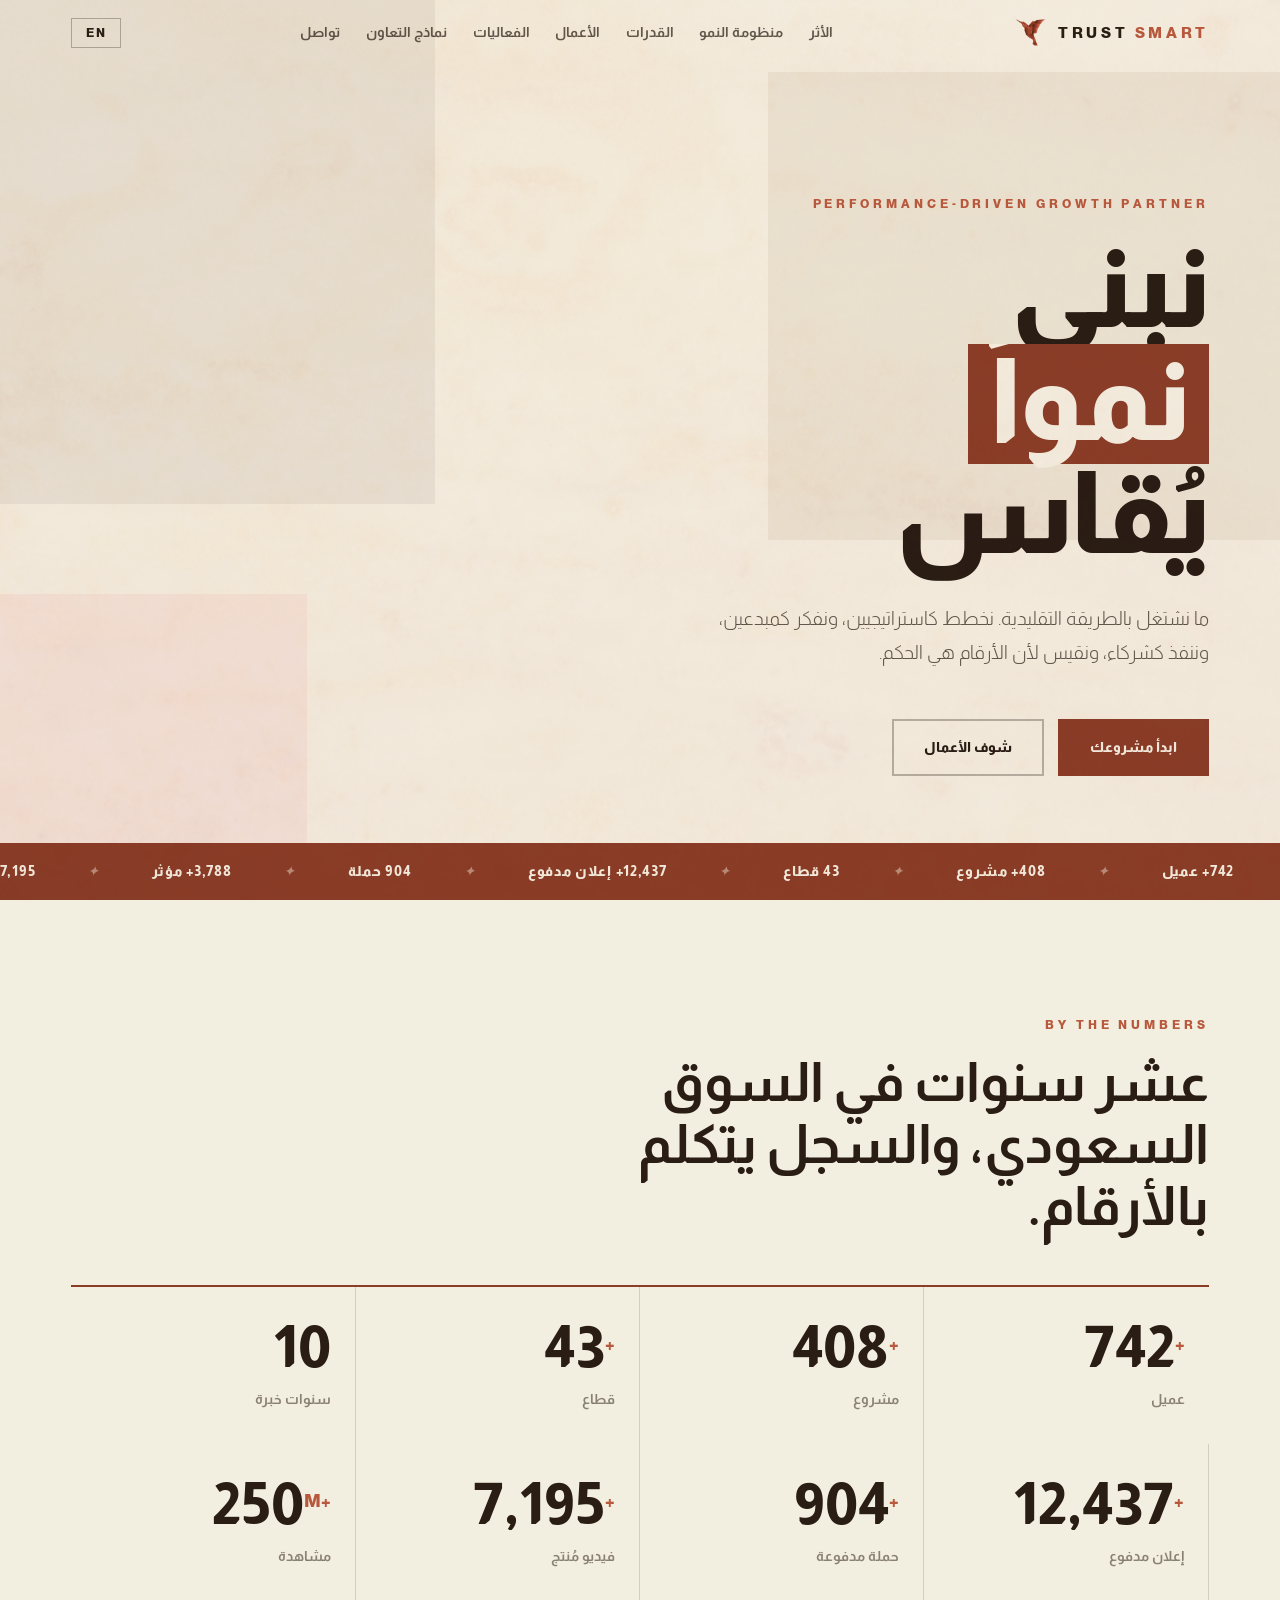
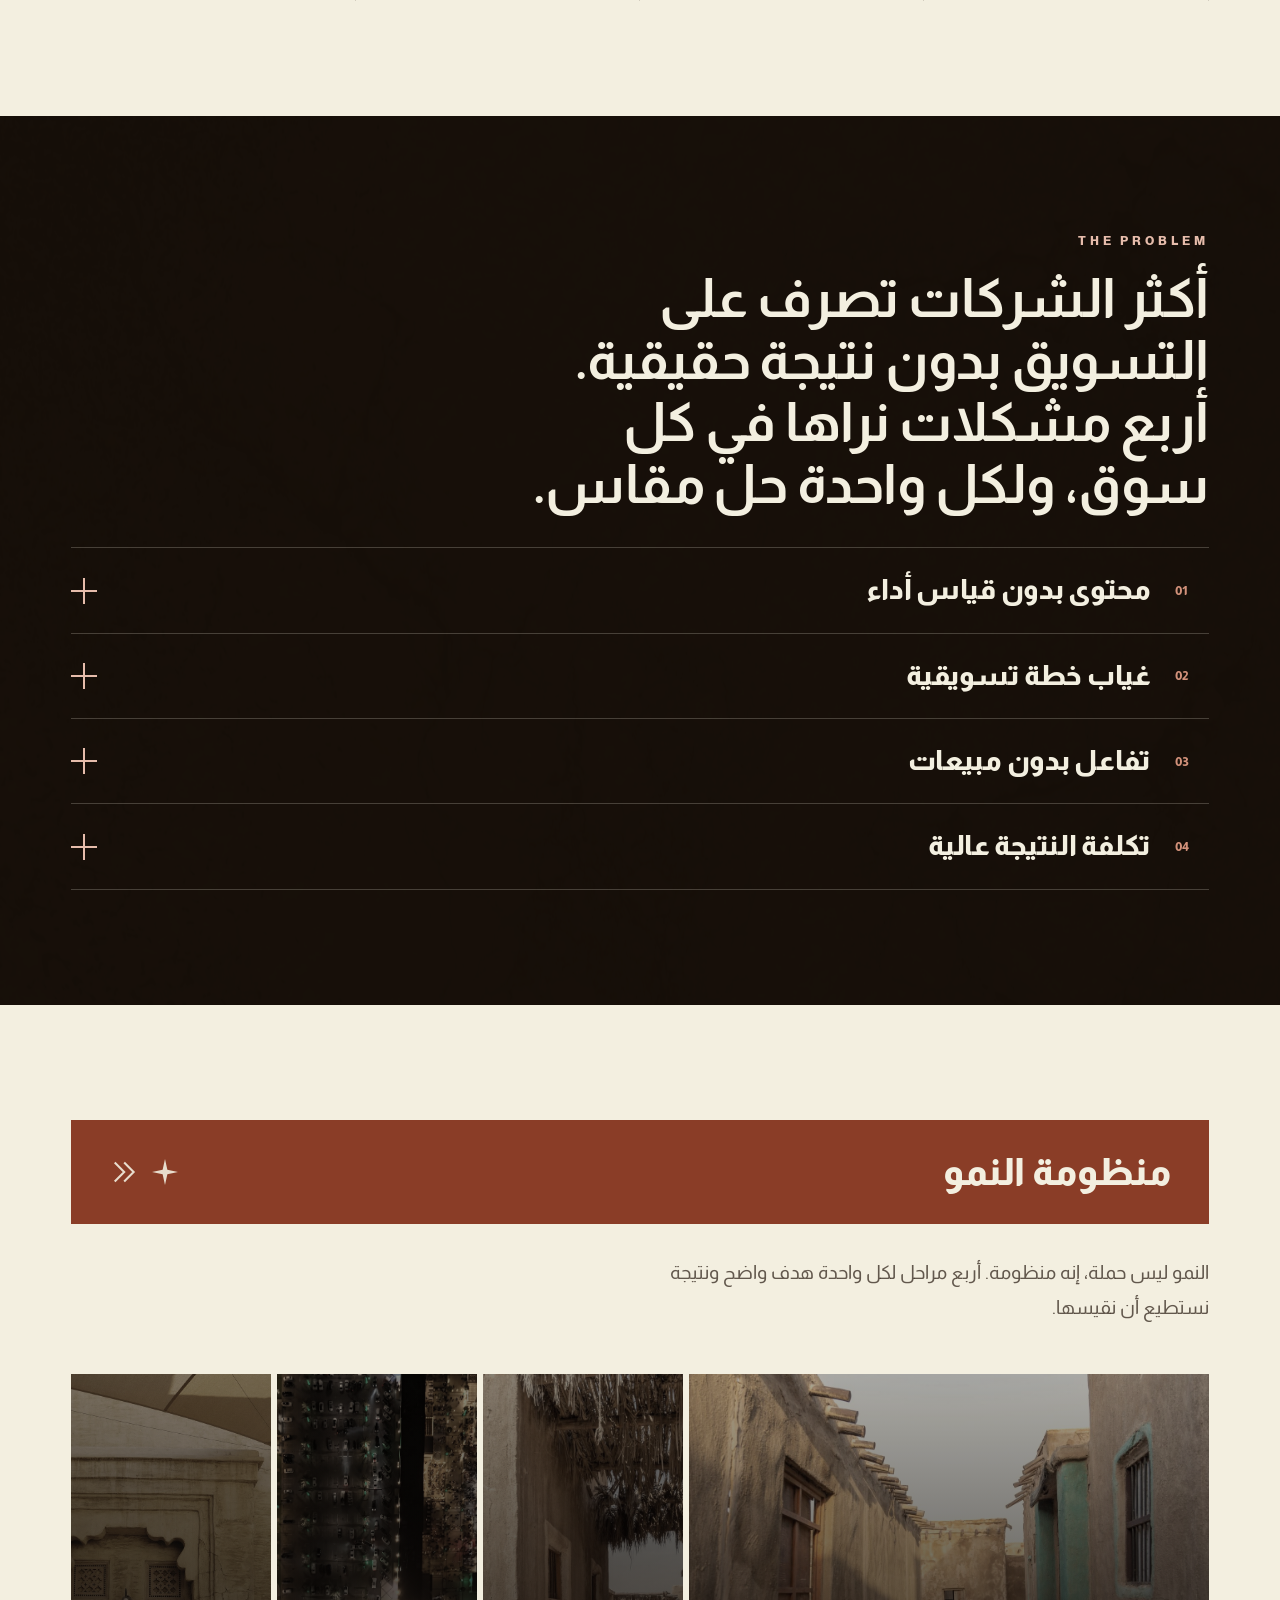
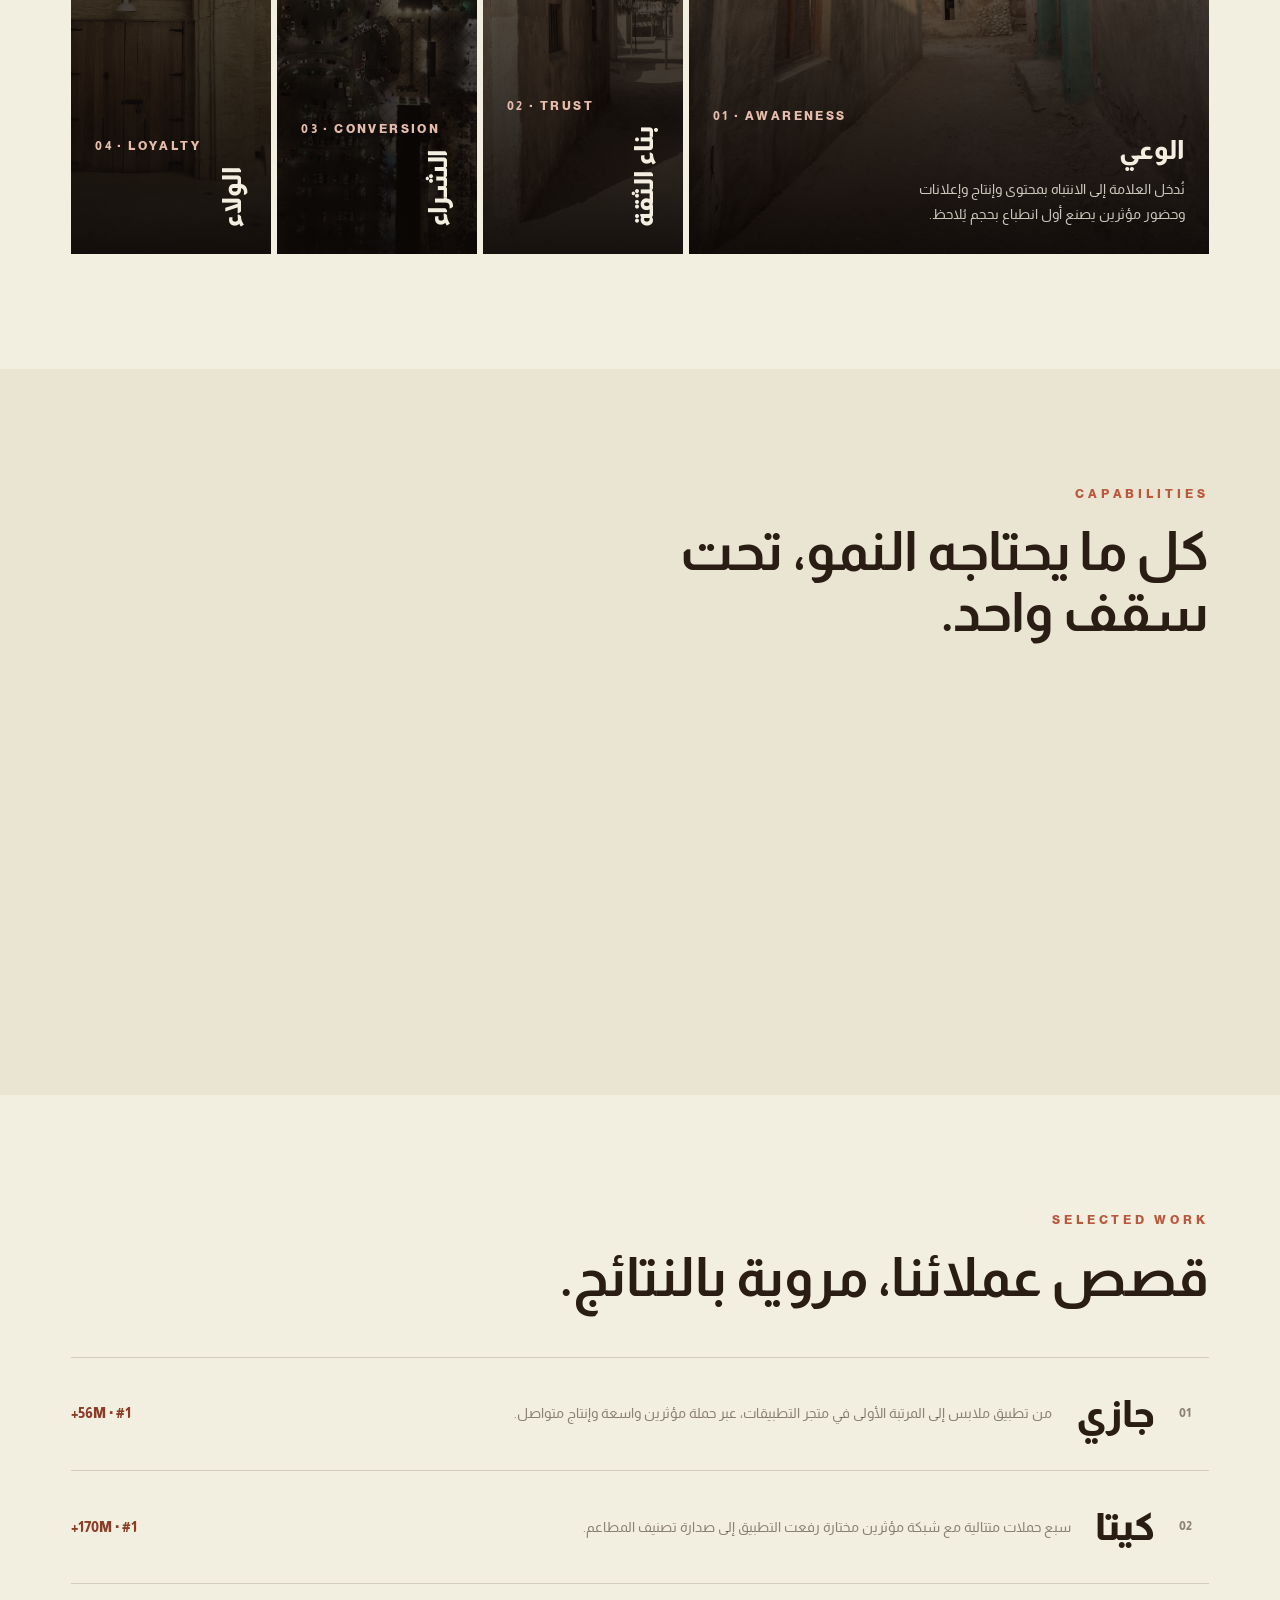
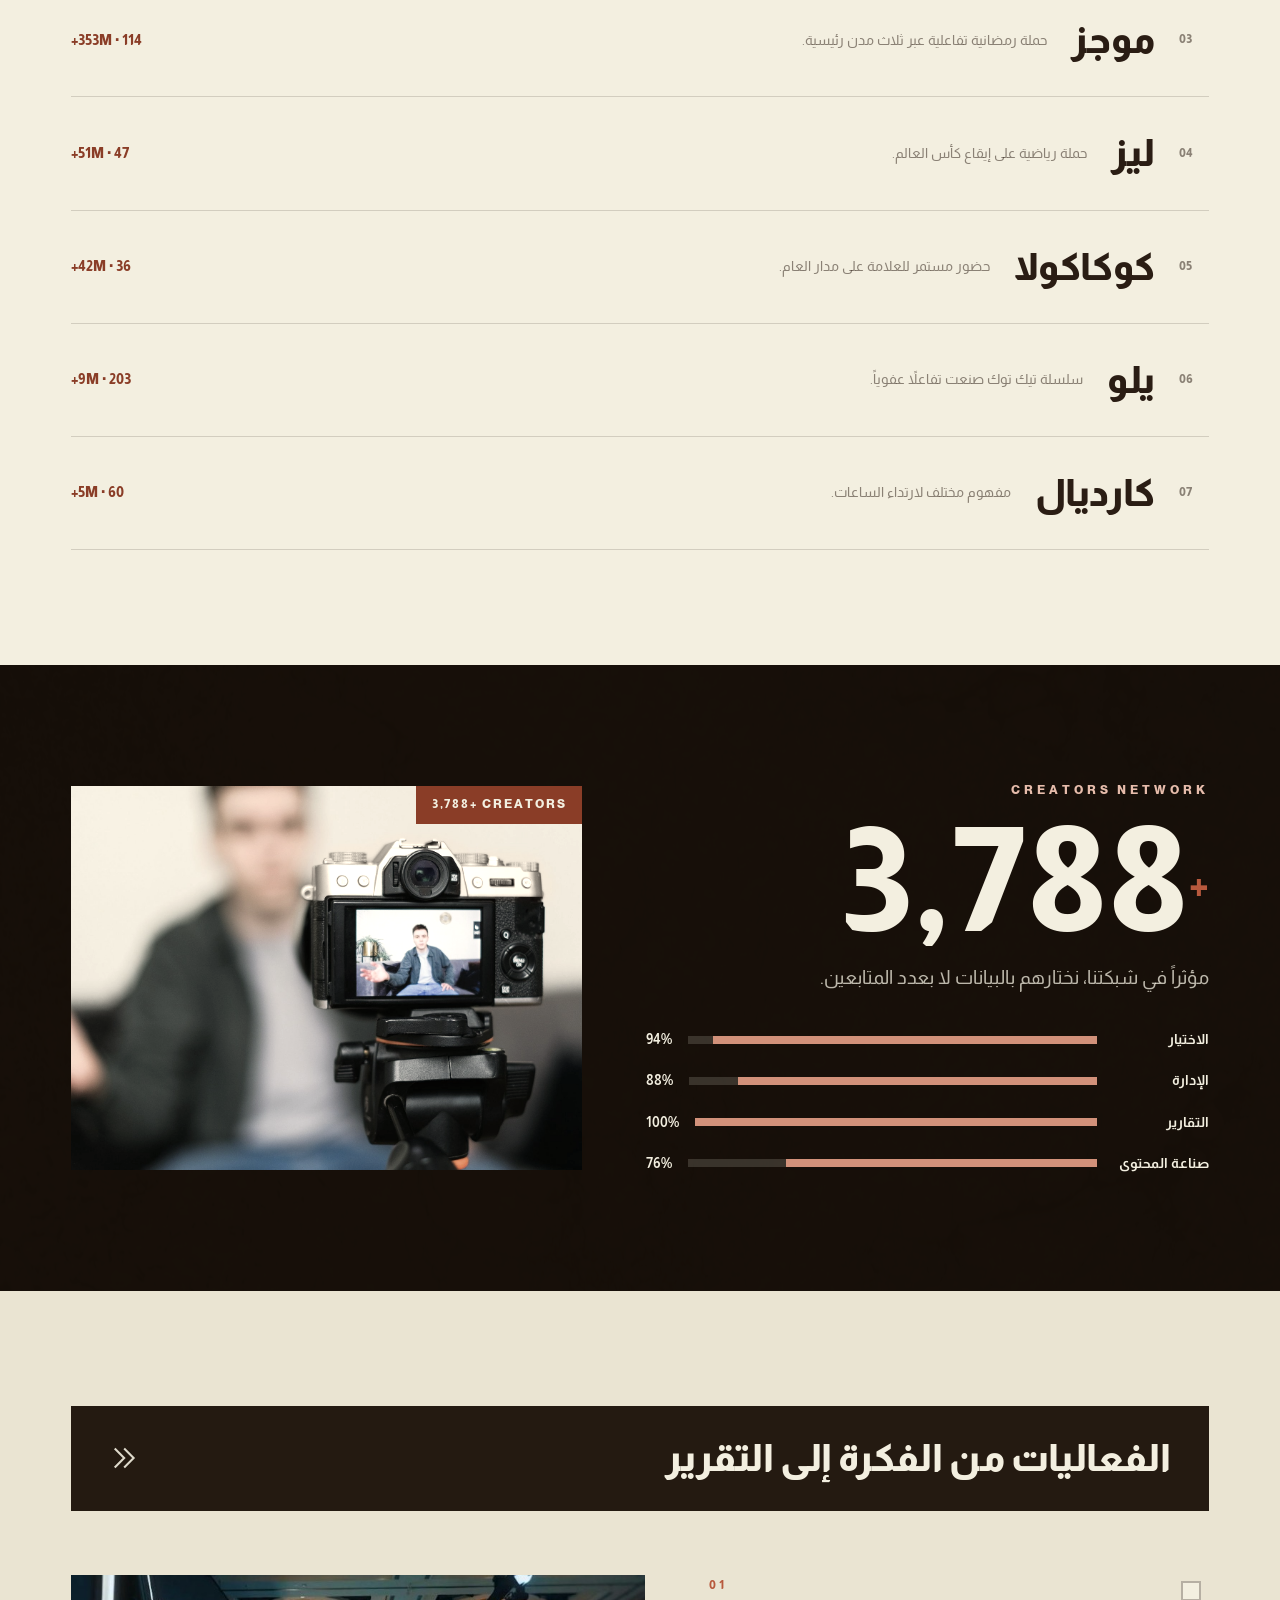
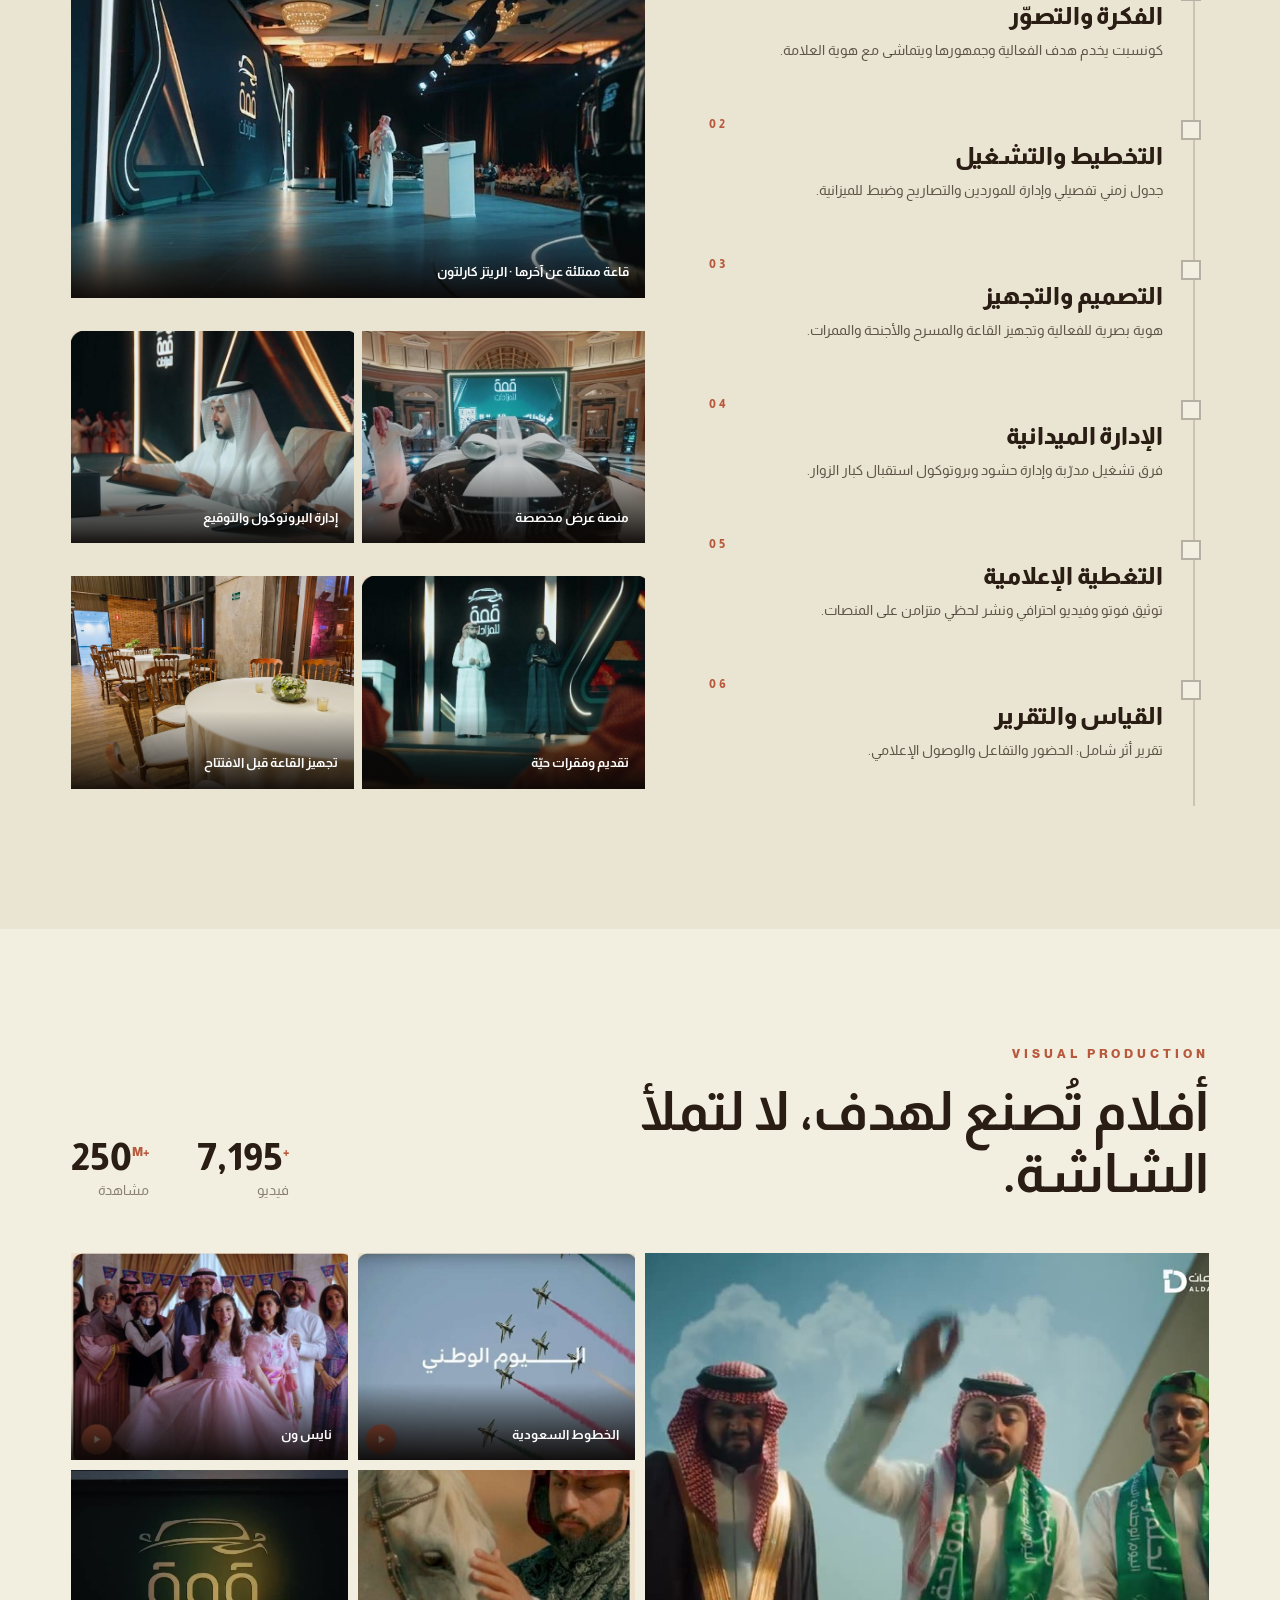
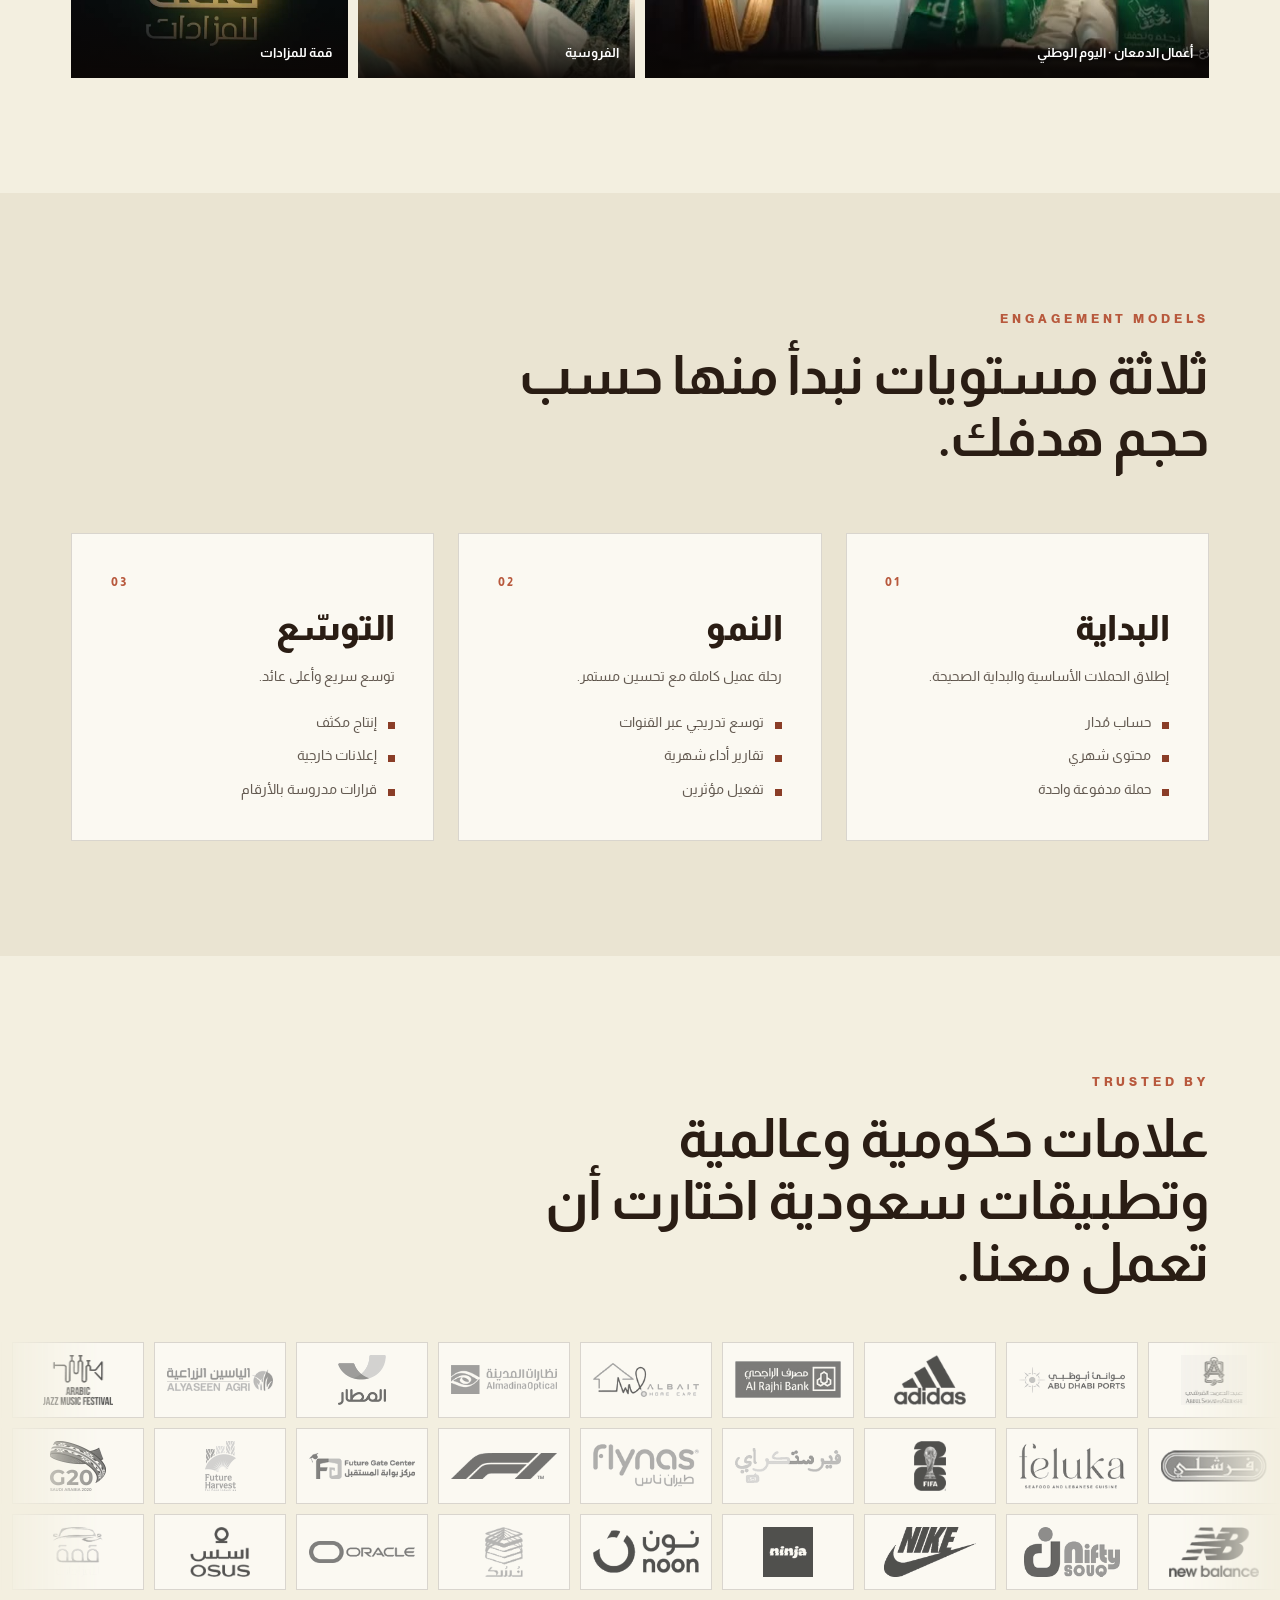
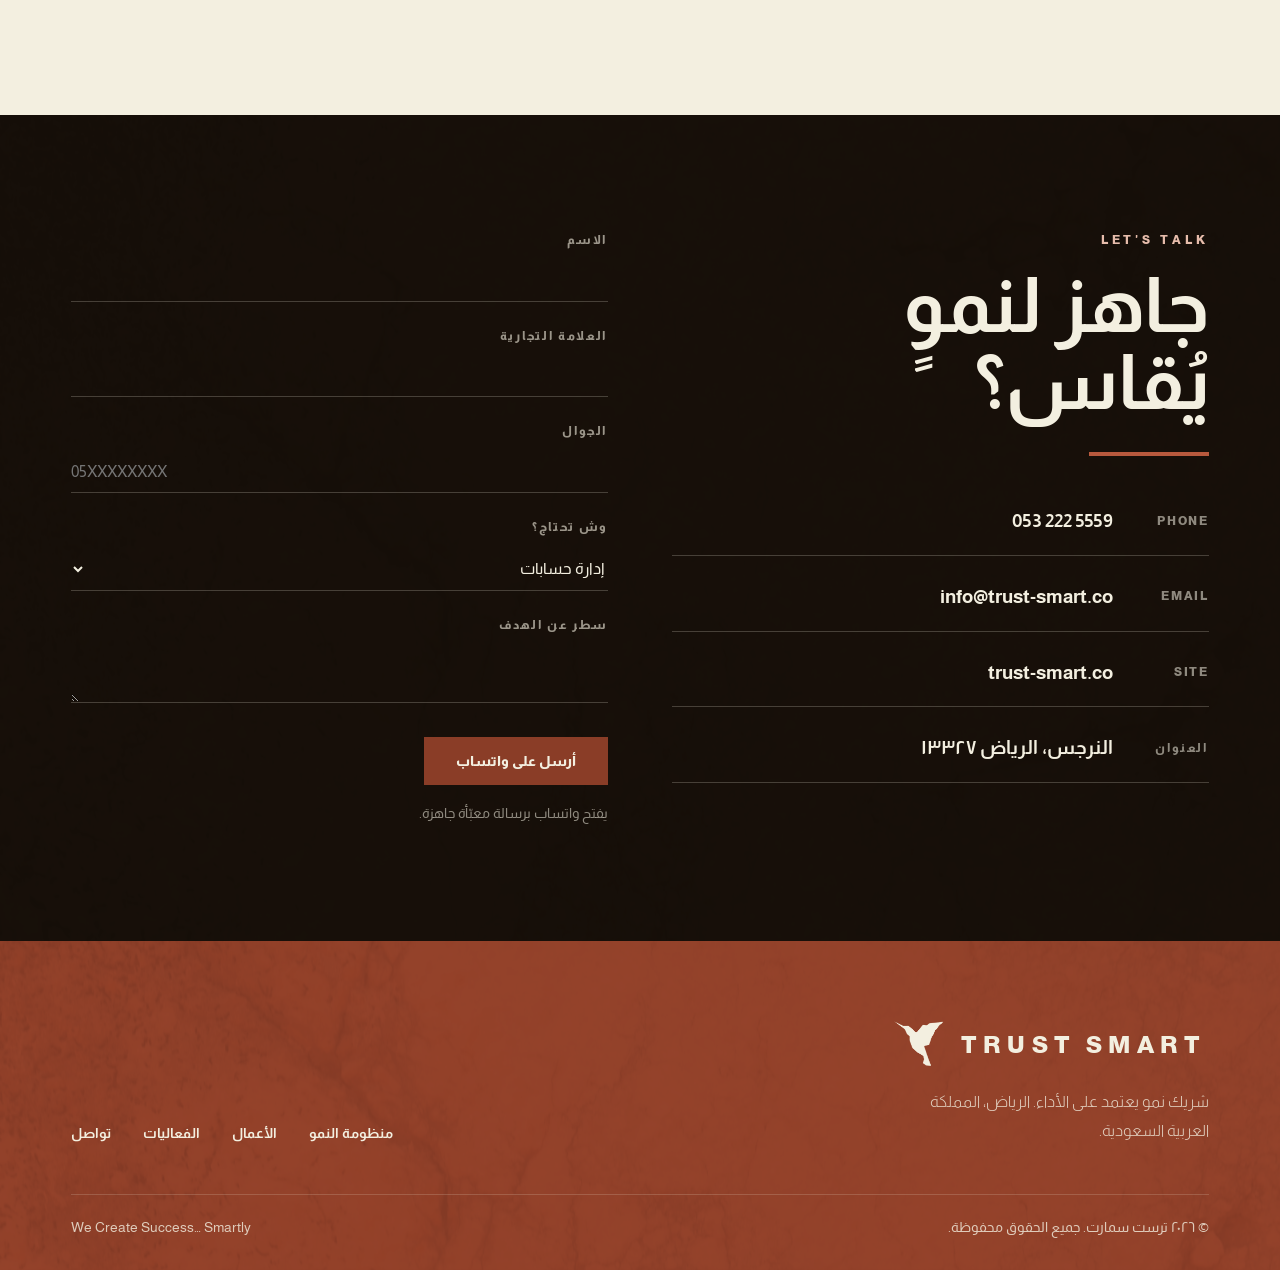
==== site.html @ d6670e1e "موقع ترست سمارت: الصفحة الرئيسية ونظام التصميم Co-Authored-By: Claude <noreply@anthropic.com> Claude" ====
<!DOCTYPE html>
<html lang="ar" dir="rtl">
<head>
<meta charset="utf-8">
<meta name="viewport" content="width=device-width, initial-scale=1">
<title>ترست سمارت · نبني نمواً يُقاس</title>
<meta name="description" content="ترست سمارت — شريك نمو يعتمد على الأداء. استراتيجية، إنتاج، مؤثرون، إعلانات، وفعاليات. ٧٤٢ عميلاً وأكثر من عشر سنوات في السوق السعودي.">
<link rel="stylesheet" href="assets/tokens.css">
<style>
/* ═══════════════ أساسيات التخطيط ═══════════════ */
.wrap{max-width:var(--maxw);margin:0 auto;padding:0 var(--gutter)}
html,body{overflow-x:clip}
.evgrid{display:grid;grid-template-columns:1fr 1.15fr;gap:clamp(30px,5vw,80px);margin-top:var(--sp-8)}
.evgrid>*{min-width:0}
@media(max-width:900px){.evgrid{grid-template-columns:1fr;gap:var(--sp-7)}}
section{position:relative}
.sec{padding:clamp(70px,9vw,140px) 0}
.sec.paper2{background:var(--paper-2)}
.sec.dark{background:var(--dark);color:var(--paper)}
.sec.brand{background:var(--brand);color:var(--paper)}

/* ملمس الورق على كل الصفحة */
body::before{content:"";position:fixed;inset:0;z-index:9998;pointer-events:none;
  background:url('assets/img/tex-plaster.jpg') center/cover;opacity:.16;mix-blend-mode:multiply}
.sec.dark::after,.sec.brand::after{content:"";position:absolute;inset:0;pointer-events:none;
  background:url('assets/img/tex-stone.jpg') center/cover;opacity:.10;mix-blend-mode:overlay}
.sec.dark>*,.sec.brand>*{position:relative;z-index:2}

/* ═══════════════ عناصر مطبعية مشتركة ═══════════════ */
.eb{font-size:var(--fs-label);letter-spacing:.34em;font-weight:800;color:var(--brand-2);
    direction:ltr;text-align:right;display:block;margin-bottom:var(--sp-4)}
.dark .eb,.brand .eb{color:var(--c-200)}
.rule{height:1px;background:var(--line);margin:var(--sp-6) 0}
.dark .rule,.brand .rule{background:var(--line-dark)}

/* شريط العنوان (نفس شريط البروفايل) */
.band{background:var(--brand);color:var(--paper);display:flex;align-items:center;
  justify-content:space-between;padding:clamp(18px,2.4vw,30px) clamp(20px,3vw,40px);gap:var(--sp-5)}
.band.deep{background:var(--deep)}
.band h2{font-size:var(--fs-h2);font-weight:900;color:var(--paper)}
.band .orn{display:flex;gap:16px;opacity:.9;flex:none}
.band .orn svg{width:26px;height:26px}

/* بند مرقّم */
.item{position:relative;padding-top:56px;border-top:2px solid var(--brand)}
.item .mk{position:absolute;top:-2px;inset-inline-start:0;width:44px;height:44px;background:var(--brand);
  color:var(--paper);display:flex;align-items:center;justify-content:center;
  font-size:14px;font-weight:800;direction:ltr}
.item h3{font-size:var(--fs-h3);font-weight:800;margin-bottom:8px}
.item p{font-size:var(--fs-sm);line-height:1.85;color:var(--ink-2)}
.dark .item{border-color:var(--c-300)}
.dark .item p{color:rgba(243,239,224,.72)}

.btn{display:inline-flex;align-items:center;gap:12px;background:var(--brand);color:var(--paper);
  border:2px solid var(--brand);padding:14px 30px;font-weight:800;font-size:var(--fs-sm);
  cursor:pointer;transition:var(--dur) var(--ease)}
.btn:hover{background:transparent;color:var(--brand)}
.btn.ghost{background:transparent;color:var(--ink);border-color:var(--line-2)}
.btn.ghost:hover{background:var(--ink);color:var(--paper);border-color:var(--ink)}
.dark .btn.ghost{color:var(--paper);border-color:var(--line-dark)}
.dark .btn.ghost:hover{background:var(--paper);color:var(--ink)}

/* ظهور بالتمرير */
.rv{opacity:0;transform:translateY(26px);transition:opacity .8s var(--ease),transform .8s var(--ease)}
.rv.in{opacity:1;transform:none}
@media (prefers-reduced-motion:reduce){.rv{opacity:1;transform:none;transition:none}}

/* ═══════════════ الهيدر ═══════════════ */
#hdr{position:fixed;top:0;inset-inline:0;z-index:9000;transition:.4s var(--ease);
  border-bottom:1px solid transparent}
#hdr.solid{background:rgba(243,239,224,.92);backdrop-filter:blur(14px);border-bottom-color:var(--line)}
#hdr .in{max-width:var(--maxw);margin:0 auto;padding:14px var(--gutter);
  display:flex;align-items:center;justify-content:space-between;gap:var(--sp-5)}
.brandmark{display:flex;align-items:center;gap:12px;direction:ltr}
.brandmark img{width:34px}
.brandmark span{font-size:15px;letter-spacing:.24em;font-weight:800;color:var(--ink)}
.brandmark span i{color:var(--brand-2);font-style:normal}
#hdr nav{display:flex;gap:clamp(14px,2vw,30px);font-size:var(--fs-sm);font-weight:700}
#hdr nav a{position:relative;padding:6px 0;color:var(--ink-2);transition:.3s}
#hdr nav a::after{content:"";position:absolute;bottom:0;inset-inline:0;height:2px;background:var(--brand);
  transform:scaleX(0);transform-origin:right;transition:transform .35s var(--ease)}
#hdr nav a:hover{color:var(--ink)}
#hdr nav a:hover::after{transform:scaleX(1)}
.hdr-act{display:flex;align-items:center;gap:10px}
.lang{background:transparent;border:1.5px solid var(--line-2);color:var(--ink);padding:7px 14px;
  font-size:12px;font-weight:800;letter-spacing:.12em;cursor:pointer;direction:ltr;transition:.3s}
.lang:hover{background:var(--ink);color:var(--paper);border-color:var(--ink)}
.burger{display:none;background:none;border:0;cursor:pointer;padding:8px}
.burger i{display:block;width:22px;height:2px;background:var(--ink);margin:5px 0;transition:.3s}
.mobmenu{position:fixed;inset:0;background:var(--dark);z-index:8999;display:flex;flex-direction:column;
  align-items:center;justify-content:center;gap:22px;transform:translateY(-100%);transition:.5s var(--ease)}
.mobmenu.open{transform:none}
.mobmenu a{color:var(--paper);font-size:1.5rem;font-weight:800;font-family:var(--font-display)}
@media(max-width:900px){#hdr nav{display:none}.burger{display:block}}

/* ═══════════════ البطل ═══════════════ */
.hero{min-height:100svh;display:flex;align-items:center;padding:130px 0 60px;overflow:hidden}
.sheets{position:absolute;inset:0;pointer-events:none;overflow:hidden}
.sheet{position:absolute;will-change:transform;transition:transform .9s cubic-bezier(.2,.8,.3,1)}
.sheet.s1{inset-inline-start:-6%;top:8%;width:46%;height:52%;background:var(--paper-2)}
.sheet.s2{inset-inline-end:-6%;bottom:-10%;width:30%;height:44%;background:var(--c-100);opacity:.7}
.sheet.s3{inset-inline-end:-4%;top:-6%;width:38%;height:62%;background:var(--deep);opacity:.06}
.hero .wrap{position:relative;z-index:3;width:100%}
.hero h1{font-size:var(--fs-mega);font-weight:900;line-height:.98;letter-spacing:-.03em}
.hero h1 .ln{display:block;overflow:hidden;padding-bottom:.1em;margin-bottom:-.1em}
.hero h1 .ln>span{display:block;transform:translateY(105%);animation:rise .9s var(--ease) forwards}
.hero h1 .ln:nth-child(2)>span{animation-delay:.12s}
.hero h1 .ln:nth-child(3)>span{animation-delay:.24s}
@keyframes rise{to{transform:none}}
.hero h1 mark{background:var(--brand);color:var(--paper);padding:0 .18em;box-decoration-break:clone}
.hero .lead{font-size:var(--fs-lead);color:var(--ink-2);max-width:52ch;margin-top:var(--sp-6);
  font-weight:300;opacity:0;animation:fade 1s .5s var(--ease) forwards}
@keyframes fade{to{opacity:1}}
.hero .cta{display:flex;gap:14px;flex-wrap:wrap;margin-top:var(--sp-7);opacity:0;
  animation:fade 1s .7s var(--ease) forwards}
.heroline{position:absolute;inset-inline:0;bottom:0;background:var(--brand);color:var(--paper);
  padding:16px 0;overflow:hidden;z-index:4}
.heroline .track{display:flex;gap:52px;white-space:nowrap;animation:slide 42s linear infinite;
  font-weight:800;font-size:var(--fs-sm);letter-spacing:.05em}
.heroline .track span{display:flex;align-items:center;gap:52px}
@keyframes slide{to{transform:translateX(50%)}}

/* ═══════════════ الأرقام ═══════════════ */
.kpis{display:grid;grid-template-columns:repeat(4,1fr);gap:0;border-top:2px solid var(--brand)}
.kpi{padding:var(--sp-6) var(--sp-5);border-inline-start:1px solid var(--line)}
.kpi:first-child{border-inline-start:0}
.kpi b{display:block;font-family:var(--font-display);font-size:clamp(2.2rem,4.6vw,3.6rem);
  font-weight:900;line-height:1;direction:ltr;text-align:right}
.kpi b sup{font-size:.32em;color:var(--brand-2);vertical-align:.9em}
.kpi span{display:block;font-size:var(--fs-sm);font-weight:700;color:var(--ink-3);margin-top:10px}
@media(max-width:760px){.kpis{grid-template-columns:1fr 1fr}
  .kpi{border-top:1px solid var(--line)}.kpi:nth-child(odd){border-inline-start:0}}

/* ═══════════════ التحديات (سجل قابل للفتح) ═══════════════ */
.ledger{border-top:1px solid var(--line-dark)}
.lrow{border-bottom:1px solid var(--line-dark);cursor:pointer}
.lrow .head{display:flex;align-items:center;gap:var(--sp-5);padding:26px 0}
.lrow .n{font-size:13px;font-weight:800;color:var(--c-300);direction:ltr;flex:none;width:34px}
.lrow h3{font-size:clamp(1.15rem,2.2vw,1.8rem);font-weight:800;flex:1}
.lrow .pl{position:relative;width:26px;height:26px;flex:none}
.lrow .pl::before,.lrow .pl::after{content:"";position:absolute;background:var(--c-200);
  inset-inline:0;top:12px;height:2px;transition:.4s var(--ease)}
.lrow .pl::after{transform:rotate(90deg)}
.lrow.open .pl::after{transform:rotate(0)}
.lrow .body{max-height:0;overflow:hidden;transition:max-height .55s var(--ease)}
.lrow .body div{padding:0 0 30px calc(34px + var(--sp-5));font-size:var(--fs-body);
  color:rgba(243,239,224,.68);font-weight:300;max-width:70ch}
.lrow.open .body{max-height:280px}

/* ═══════════════ منظومة النمو (ألواح تتمدد) ═══════════════ */
.panels{display:flex;gap:6px;height:clamp(360px,46vw,480px)}
.panel{position:relative;flex:1;overflow:hidden;background:var(--deep);color:var(--paper);
  cursor:pointer;transition:flex .7s var(--ease)}
.panel.on{flex:2.6}
.panel img{position:absolute;inset:0;width:100%;height:100%;object-fit:cover;
  filter:sepia(.34) saturate(.7) brightness(.62);transition:.8s var(--ease)}
.panel.on img{filter:sepia(.24) saturate(.85) brightness(.78);transform:scale(1.04)}
.panel .pin{position:absolute;inset:auto 0 0 0;padding:26px 24px;z-index:2}
.panel .pnum{font-size:12px;font-weight:800;color:var(--c-200);direction:ltr;letter-spacing:.2em}
.panel h3{font-size:clamp(1.2rem,2vw,1.7rem);font-weight:800;margin-top:8px;
  writing-mode:vertical-rl;transform:rotate(180deg);transition:.5s var(--ease)}
.panel.on h3{writing-mode:horizontal-tb;transform:none}
.panel p{max-height:0;overflow:hidden;opacity:0;font-size:var(--fs-sm);line-height:1.8;
  color:rgba(243,239,224,.82);transition:.6s var(--ease);max-width:44ch}
.panel.on p{max-height:180px;opacity:1;margin-top:12px}
.panel::after{content:"";position:absolute;inset:0;background:linear-gradient(0deg,rgba(11,7,5,.92),rgba(11,7,5,.15))}
.panel .pin{z-index:3}
@media(max-width:820px){.panels{flex-direction:column;height:auto}
  .panel{min-height:120px}.panel.on{flex:none}
  .panel h3{writing-mode:horizontal-tb;transform:none}}

/* ═══════════════ القدرات ═══════════════ */
.caps{display:grid;grid-template-columns:repeat(4,1fr);gap:var(--sp-6) var(--sp-5)}
@media(max-width:960px){.caps{grid-template-columns:1fr 1fr}}
@media(max-width:560px){.caps{grid-template-columns:1fr}}

/* ═══════════════ الأعمال ═══════════════ */
.works{border-top:1px solid var(--line)}
.work{display:flex;align-items:center;gap:var(--sp-5);padding:clamp(20px,3vw,34px) 0;
  border-bottom:1px solid var(--line);cursor:pointer;transition:.4s var(--ease)}
.work:hover{padding-inline-start:22px}
.work .wn{font-size:12px;font-weight:800;color:var(--ink-3);direction:ltr;width:30px;flex:none}
.work h3{font-size:clamp(1.3rem,3vw,2.4rem);font-weight:900;flex:none;transition:.4s var(--ease)}
.work:hover h3{color:var(--brand)}
.work .wt{font-size:var(--fs-sm);color:var(--ink-3);flex:1}
.work .wk{font-size:var(--fs-sm);font-weight:800;color:var(--brand);direction:ltr;flex:none}
#wprev{position:fixed;top:0;left:0;width:300px;height:200px;z-index:8000;pointer-events:none;
  opacity:0;transform:translate(-50%,-50%) scale(.9);transition:opacity .35s,transform .35s;overflow:hidden}
#wprev.on{opacity:1;transform:translate(-50%,-50%) scale(1)}
#wprev img{width:100%;height:100%;object-fit:cover}
@media(max-width:820px){#wprev{display:none}.work .wt{display:none}}

/* ═══════════════ شبكة المؤثرين ═══════════════ */
.infgrid{display:grid;grid-template-columns:1.1fr 1fr;gap:clamp(30px,5vw,80px);align-items:center}
.infgrid>*{min-width:0}
@media(max-width:900px){.infgrid{grid-template-columns:1fr}}
.bigno{font-family:var(--font-display);font-size:clamp(4rem,12vw,9rem);font-weight:900;
  line-height:.9;direction:ltr;text-align:right}
.bigno sup{font-size:.26em;color:var(--brand-2);vertical-align:.9em}
.bars{display:grid;gap:var(--sp-4);margin-top:var(--sp-6)}
.bar{display:grid;grid-template-columns:96px 1fr auto;align-items:center;gap:var(--sp-4);font-size:var(--fs-sm);font-weight:700}
.bar .t{height:8px;background:var(--line);position:relative;overflow:hidden}
.bar .t i{position:absolute;inset-block:0;inset-inline-start:0;width:0;background:var(--brand);
  transition:width 1.4s var(--ease)}
.dark .bar .t{background:rgba(243,239,224,.16)}
.dark .bar .t i{background:var(--c-300)}
.infshot{position:relative;overflow:hidden;aspect-ratio:4/3}
.infshot img{width:100%;height:100%;object-fit:cover;filter:sepia(.28) saturate(.78) contrast(1.05)}
.infshot .tag{position:absolute;inset-inline-end:0;top:0;background:var(--brand);color:var(--paper);
  padding:8px 16px;font-size:12px;font-weight:800;letter-spacing:.16em;direction:ltr}

/* ═══════════════ المنهجية (خط زمني يُرسم) ═══════════════ */
.track{position:relative;padding-inline-start:46px}
.track .rail,.track .fill{position:absolute;inset-inline-start:14px;top:8px;bottom:8px;width:2px}
.track .rail{background:var(--line)}
.track .fill{background:var(--brand);transform-origin:top;transform:scaleY(0);transition:transform .2s linear}
.dark .track .rail{background:var(--line-dark)}
.dark .track .fill{background:var(--c-300)}
.step{position:relative;padding:0 0 clamp(30px,4vw,52px)}
.step::before{content:"";position:absolute;inset-inline-start:-38px;top:6px;width:16px;height:16px;
  background:var(--paper);border:2px solid var(--line-2);transition:.4s}
.dark .step::before{background:var(--dark);border-color:var(--line-dark)}
.step.hit::before{background:var(--brand);border-color:var(--brand)}
.step .sn{font-size:12px;font-weight:800;color:var(--brand-2);direction:ltr;letter-spacing:.2em}
.step h3{font-size:var(--fs-h3);font-weight:800;margin:6px 0 8px}
.step p{font-size:var(--fs-sm);color:var(--ink-2);max-width:62ch}
.dark .step p{color:rgba(243,239,224,.7)}

/* ═══════════════ معرض ═══════════════ */
.gal{display:grid;grid-template-columns:repeat(4,1fr);gap:10px}
.gal figure{position:relative;margin:0;overflow:hidden;aspect-ratio:4/3;background:var(--dark)}
.gal figure:first-child{grid-column:span 2;grid-row:span 2;aspect-ratio:auto}
.gal.compact{grid-template-columns:1fr 1fr;gap:8px}
.gal.compact figure{aspect-ratio:4/3}
.gal.compact figure:first-child{grid-column:span 2;grid-row:auto;aspect-ratio:16/9}
.gal img{width:100%;height:100%;object-fit:cover;transition:.7s var(--ease)}
.gal figure:hover img{transform:scale(1.06)}
.gal figcaption{position:absolute;inset:auto 0 0 0;padding:40px 16px 14px;font-size:13px;
  font-weight:700;color:#fff;background:linear-gradient(0deg,rgba(11,7,5,.92),transparent)}
@media(max-width:820px){.gal{grid-template-columns:1fr 1fr}.gal figure:first-child{grid-column:span 2;grid-row:auto}}

/* ═══════════════ نماذج التعاون ═══════════════ */
.models{display:grid;grid-template-columns:repeat(3,1fr);gap:var(--sp-5)}
@media(max-width:820px){.models{grid-template-columns:1fr}}
.model{border:1px solid var(--line);padding:clamp(26px,3vw,40px);background:var(--paper-3);
  transition:.45s var(--ease);position:relative;overflow:hidden}
.model:hover{background:var(--brand);color:var(--paper);transform:translateY(-6px);box-shadow:var(--sh-3)}
.model .mn{font-size:12px;font-weight:800;color:var(--brand-2);direction:ltr;letter-spacing:.2em}
.model:hover .mn{color:var(--c-100)}
.model h3{font-size:clamp(1.6rem,3vw,2.2rem);font-weight:900;margin:14px 0 16px}
.model p{font-size:var(--fs-sm);color:var(--ink-2);line-height:1.85}
.model:hover p{color:rgba(243,239,224,.86)}
.model ul{list-style:none;padding:0;margin:20px 0 0;font-size:var(--fs-sm);display:grid;gap:8px}
.model li{padding-inline-start:18px;position:relative;color:var(--ink-2)}
.model li::before{content:"";position:absolute;inset-inline-start:0;top:12px;width:7px;height:7px;background:var(--brand)}
.model:hover li{color:rgba(243,239,224,.86)}
.model:hover li::before{background:var(--c-100)}

/* ═══════════════ جدار العملاء ═══════════════ */
.wallrow{display:flex;gap:10px;margin-bottom:10px;overflow:hidden;mask-image:linear-gradient(90deg,transparent,#000 8%,#000 92%,transparent)}
.wallrow .rw{display:flex;gap:10px;flex:none;animation:mv 70s linear infinite}
.wallrow.rev .rw{animation-direction:reverse}
@keyframes mv{to{transform:translateX(-50%)}}
.wallrow .lg{width:132px;height:76px;background:var(--paper-3);border:1px solid var(--line);
  display:flex;align-items:center;justify-content:center;flex:none;padding:12px;transition:.4s}
.wallrow .lg:hover{background:var(--paper);border-color:var(--brand)}
.wallrow .lg img{max-width:100%;max-height:100%;object-fit:contain;filter:grayscale(1) opacity(.68);transition:.4s}
.wallrow .lg:hover img{filter:none}

/* ═══════════════ تواصل ═══════════════ */
.cgrid{display:grid;grid-template-columns:1fr 1fr;gap:clamp(30px,5vw,80px)}
.cgrid>*{min-width:0}
@media(max-width:900px){.cgrid{grid-template-columns:1fr}}
.field{margin-bottom:var(--sp-5)}
.field label{display:block;font-size:12px;font-weight:800;letter-spacing:.14em;
  color:rgba(243,239,224,.6);margin-bottom:8px}
.field input,.field textarea,.field select{width:100%;background:transparent;color:var(--paper);
  border:0;border-bottom:1px solid var(--line-dark);padding:12px 0;font-family:inherit;
  font-size:var(--fs-body);transition:.3s}
.field input:focus,.field textarea:focus,.field select:focus{outline:0;border-bottom-color:var(--c-300)}
.field select option{background:var(--dark)}
.cinfo{display:grid;gap:var(--sp-5)}
.cline{display:flex;align-items:center;gap:16px;padding-bottom:16px;border-bottom:1px solid var(--line-dark)}
.cline .k{font-size:12px;font-weight:800;letter-spacing:.14em;color:rgba(243,239,224,.55);width:80px;flex:none}
.cline .v{font-size:var(--fs-lead);font-weight:700}

/* ═══════════════ الفوتر ═══════════════ */
footer{background:var(--brand);color:var(--paper);padding:clamp(50px,6vw,80px) 0 30px;position:relative}
footer::after{content:"";position:absolute;inset:0;pointer-events:none;
  background:url('assets/img/tex-stone.jpg') center/cover;opacity:.1;mix-blend-mode:overlay}
footer .in{position:relative;z-index:2}
.fgrid{display:flex;justify-content:space-between;align-items:flex-end;gap:var(--sp-6);flex-wrap:wrap}
.fbot{margin-top:var(--sp-7);padding-top:20px;border-top:1px solid var(--line-dark);
  display:flex;justify-content:space-between;gap:20px;flex-wrap:wrap;font-size:var(--fs-sm);opacity:.8}

#bar{position:fixed;top:0;inset-inline-start:0;height:3px;background:var(--brand);z-index:9999;width:0}
</style>
</head>
<body>

<div id="bar"></div>

<!-- ═══════════════ الهيدر ═══════════════ -->
<header id="hdr">
  <div class="in">
    <a href="#top" class="brandmark">
      <img src="assets/brand/bird-src.png" alt="ترست سمارت">
      <span>TRUST <i>SMART</i></span>
    </a>
    <nav>
      <a href="#numbers" data-en="Impact">الأثر</a>
      <a href="#engine" data-en="Growth">منظومة النمو</a>
      <a href="#caps" data-en="Capabilities">القدرات</a>
      <a href="#work" data-en="Work">الأعمال</a>
      <a href="#events" data-en="Events">الفعاليات</a>
      <a href="#models" data-en="Models">نماذج التعاون</a>
      <a href="#contact" data-en="Contact">تواصل</a>
    </nav>
    <div class="hdr-act">
      <button class="lang" id="langBtn">EN</button>
      <button class="burger" id="burger" aria-label="القائمة"><i></i><i></i><i></i></button>
    </div>
  </div>
</header>
<div class="mobmenu" id="mobmenu">
  <a href="#numbers" data-en="Impact">الأثر</a>
  <a href="#engine" data-en="Growth">منظومة النمو</a>
  <a href="#caps" data-en="Capabilities">القدرات</a>
  <a href="#work" data-en="Work">الأعمال</a>
  <a href="#events" data-en="Events">الفعاليات</a>
  <a href="#models" data-en="Models">نماذج التعاون</a>
  <a href="#contact" data-en="Contact">تواصل</a>
</div>

<!-- ═══════════════ البطل ═══════════════ -->
<section class="hero" id="top">
  <div class="sheets" id="sheets">
    <i class="sheet s1"></i><i class="sheet s2"></i><i class="sheet s3"></i>
  </div>
  <div class="wrap">
    <span class="eb">PERFORMANCE-DRIVEN GROWTH PARTNER</span>
    <h1>
      <span class="ln"><span data-en="We build">نبني</span></span>
      <span class="ln"><span><mark data-en="growth">نمواً</mark></span></span>
      <span class="ln"><span data-en="can be measured">يُقاس</span></span>
    </h1>
    <p class="lead" data-en="Not a traditional shop. We plan like strategists, think like creatives, execute like partners — and measure, because numbers are the referee.">
      ما نشتغل بالطريقة التقليدية. نخطط كاستراتيجيين، ونفكر كمبدعين، وننفذ كشركاء،
      ونقيس لأن الأرقام هي الحكم.
    </p>
    <div class="cta">
      <a href="#contact" class="btn" data-en="Start a project">ابدأ مشروعك</a>
      <a href="#work" class="btn ghost" data-en="See the work">شوف الأعمال</a>
    </div>
  </div>
  <div class="heroline">
    <div class="track"><span id="hl1"></span><span id="hl2"></span></div>
  </div>
</section>

<!-- ═══════════════ الأرقام ═══════════════ -->
<section class="sec" id="numbers">
  <div class="wrap">
    <span class="eb">BY THE NUMBERS</span>
    <h2 style="font-size:var(--fs-h1);max-width:22ch;margin-bottom:var(--sp-7)"
        data-en="Ten years in the Saudi market, and the record speaks in numbers">
      عشر سنوات في السوق السعودي، والسجل يتكلم بالأرقام.
    </h2>
    <div class="kpis rv">
      <div class="kpi"><b data-c="742">0<sup>+</sup></b><span data-en="clients">عميل</span></div>
      <div class="kpi"><b data-c="408">0<sup>+</sup></b><span data-en="projects">مشروع</span></div>
      <div class="kpi"><b data-c="43">0<sup>+</sup></b><span data-en="sectors">قطاع</span></div>
      <div class="kpi"><b data-c="10">0</b><span data-en="years">سنوات خبرة</span></div>
      <div class="kpi"><b data-c="12437">0<sup>+</sup></b><span data-en="paid ads">إعلان مدفوع</span></div>
      <div class="kpi"><b data-c="904">0<sup>+</sup></b><span data-en="paid campaigns">حملة مدفوعة</span></div>
      <div class="kpi"><b data-c="7195">0<sup>+</sup></b><span data-en="videos produced">فيديو مُنتج</span></div>
      <div class="kpi"><b data-c="250">0<sup>M+</sup></b><span data-en="views">مشاهدة</span></div>
    </div>
  </div>
</section>

<!-- ═══════════════ التحديات ═══════════════ -->
<section class="sec dark" id="problems">
  <div class="wrap">
    <span class="eb">THE PROBLEM</span>
    <h2 style="font-size:var(--fs-h1);max-width:24ch;color:var(--paper);margin-bottom:var(--sp-6)"
        data-en="Most companies spend on marketing without a real result. Four problems we see in every market.">
      أكثر الشركات تصرف على التسويق بدون نتيجة حقيقية. أربع مشكلات نراها في كل سوق، ولكل واحدة حل مقاس.
    </h2>
    <div class="ledger rv">
      <div class="lrow"><div class="head"><span class="n">01</span>
        <h3 data-en="Content with no measurement">محتوى بدون قياس أداء</h3><span class="pl"></span></div>
        <div class="body"><div data-en="Posts published with no indicators and no reports — nobody knows which post sold and which one just burned budget. We attach a measurable goal to every piece.">
          محتوى يُنشر بلا مؤشرات ولا تقارير، فلا أحد يعرف أي منشور باع وأيّهم استهلك ميزانية.
          نربط كل قطعة محتوى بهدف يُقاس.</div></div></div>
      <div class="lrow"><div class="head"><span class="n">02</span>
        <h3 data-en="No marketing plan">غياب خطة تسويقية</h3><span class="pl"></span></div>
        <div class="body"><div data-en="Scattered decisions made per occasion, with no objectives, no budget split and no conscious channel choice. We start from the plan, not the post.">
          قرارات متفرقة حسب المناسبة، بلا أهداف ولا توزيع ميزانية ولا اختيار واعٍ للقنوات.
          نبدأ من الخطة لا من المنشور.</div></div></div>
      <div class="lrow"><div class="head"><span class="n">03</span>
        <h3 data-en="Engagement without sales">تفاعل بدون مبيعات</h3><span class="pl"></span></div>
        <div class="body"><div data-en="High reach and view counts that never turn into an order, a download or a branch visit. We design the path all the way to purchase.">
          أرقام وصول ومشاهدات عالية لا تتحول إلى طلب أو تحميل أو زيارة فرع.
          نصمم المسار كامل إلى الشراء.</div></div></div>
      <div class="lrow"><div class="head"><span class="n">04</span>
        <h3 data-en="Cost per result too high">تكلفة النتيجة عالية</h3><span class="pl"></span></div>
        <div class="body"><div data-en="Broad targeting and untested creative inflate the cost of a single result. We test, cut and lower it week after week.">
          استهداف واسع وإبداع غير مُختبر يرفعان تكلفة النتيجة الواحدة بلا داعٍ.
          نجرب ونحذف ونخفّضها أسبوعاً بعد أسبوع.</div></div></div>
    </div>
  </div>
</section>

<!-- ═══════════════ منظومة النمو ═══════════════ -->
<section class="sec" id="engine">
  <div class="wrap">
    <div class="band"><h2 data-en="The growth engine">منظومة النمو</h2>
      <div class="orn"><svg viewBox="0 0 44 44"><use href="#o-star"/></svg><svg viewBox="0 0 44 44"><use href="#o-chev"/></svg></div>
    </div>
    <p style="font-size:var(--fs-lead);max-width:60ch;margin:var(--sp-6) 0 var(--sp-7);color:var(--ink-2)"
       data-en="Growth is not a campaign, it is a system. Four stages, each with a clear goal and a result we can measure.">
      النمو ليس حملة، إنه منظومة. أربع مراحل لكل واحدة هدف واضح ونتيجة نستطيع أن نقيسها.
    </p>
    <div class="panels rv" id="panels">
      <div class="panel on"><img src="assets/img/her-alley.jpg" alt="">
        <div class="pin"><div class="pnum">01 · AWARENESS</div><h3 data-en="Awareness">الوعي</h3>
          <p data-en="We push the brand into attention with content, production, ads and creator presence that make a first impression big enough to notice.">
          نُدخل العلامة إلى الانتباه بمحتوى وإنتاج وإعلانات وحضور مؤثرين يصنع أول انطباع بحجم يُلاحظ.</p></div></div>
      <div class="panel"><img src="assets/img/her-village.jpg" alt="">
        <div class="pin"><div class="pnum">02 · TRUST</div><h3 data-en="Trust">بناء الثقة</h3>
          <p data-en="The right voices, real stories and smart repetition make the brand familiar and credible to its audience.">
          أصوات مناسبة وقصص حقيقية وتكرار ذكي يجعل العلامة مألوفة وموثوقة عند جمهورها.</p></div></div>
      <div class="panel"><img src="assets/img/riyadh-night-grid.jpg" alt="">
        <div class="pin"><div class="pnum">03 · CONVERSION</div><h3 data-en="Conversion">الشراء</h3>
          <p data-en="Precisely targeted paid campaigns and clear journeys that end in a download, an order or a purchase.">
          حملات مدفوعة دقيقة الاستهداف ومسارات واضحة تنتهي بتحميل أو طلب أو شراء.</p></div></div>
      <div class="panel"><img src="assets/img/her-najdi-door.jpg" alt="">
        <div class="pin"><div class="pnum">04 · LOYALTY</div><h3 data-en="Loyalty">الولاء</h3>
          <p data-en="Daily account management and continuous optimisation keep the customer close after the first purchase.">
          إدارة يومية للحسابات وتحسين مستمر يبقي العميل قريباً بعد أول عملية شراء.</p></div></div>
    </div>
  </div>
</section>

<!-- ═══════════════ القدرات ═══════════════ -->
<section class="sec paper2" id="caps">
  <div class="wrap">
    <span class="eb">CAPABILITIES</span>
    <h2 style="font-size:var(--fs-h1);max-width:20ch;margin-bottom:var(--sp-8)"
        data-en="Everything growth needs, under one roof">كل ما يحتاجه النمو، تحت سقف واحد.</h2>
    <div class="caps rv">
      <div class="item"><div class="mk">01</div><h3 data-en="Strategy &amp; analytics">الاستراتيجية والتحليل</h3>
        <p data-en="A full marketing plan, number analysis and result tracking.">خطة تسويق كاملة · تحليل أرقام · متابعة نتائج</p></div>
      <div class="item"><div class="mk">02</div><h3 data-en="Creative production">الإنتاج الإبداعي</h3>
        <p data-en="Real content and ads built to sell.">محتوى واقعي · إعلانات تبيع</p></div>
      <div class="item"><div class="mk">03</div><h3 data-en="Influencer marketing">التسويق عبر المؤثرين</h3>
        <p data-en="Precise selection, tangible results.">اختيار دقيق · نتائج ملموسة</p></div>
      <div class="item"><div class="mk">04</div><h3 data-en="Paid campaigns">الحملات الإعلانية</h3>
        <p style="direction:ltr;text-align:right">Google · Meta · TikTok · Snapchat</p></div>
      <div class="item"><div class="mk">05</div><h3 data-en="Out-of-home">الإعلانات الخارجية</h3>
        <p data-en="Direct relations, strategic locations.">علاقات مباشرة · مواقع استراتيجية</p></div>
      <div class="item"><div class="mk">06</div><h3 data-en="Brand identity">تصميم الهويات</h3>
        <p data-en="A complete visual identity guide.">دليل هوية بصرية كامل</p></div>
      <div class="item"><div class="mk">07</div><h3 data-en="Events &amp; initiatives">الفعاليات والمبادرات</h3>
        <p data-en="Full organisation and media coverage.">تنظيم كامل · تغطية إعلامية</p></div>
      <div class="item"><div class="mk">08</div><h3 data-en="Social management">إدارة حسابات التواصل</h3>
        <p data-en="Content plan, publishing, engagement.">خطة محتوى · نشر · تفاعل</p></div>
    </div>
  </div>
</section>

<!-- ═══════════════ الأعمال ═══════════════ -->
<section class="sec" id="work">
  <div class="wrap">
    <span class="eb">SELECTED WORK</span>
    <h2 style="font-size:var(--fs-h1);max-width:22ch;margin-bottom:var(--sp-7)"
        data-en="Client stories, told in results">قصص عملائنا، مروية بالنتائج.</h2>
    <div class="works rv" id="works">
      <div class="work" data-img="assets/img/jazi.jpg"><span class="wn">01</span><h3 data-en="Jazi">جازي</h3>
        <span class="wt" data-en="From a clothing app to #1 on the App Store — a wide creator campaign and non-stop content.">من تطبيق ملابس إلى المرتبة الأولى في متجر التطبيقات، عبر حملة مؤثرين واسعة وإنتاج متواصل.</span>
        <span class="wk">+56M · #1</span></div>
      <div class="work" data-img="assets/img/keeta.jpg"><span class="wn">02</span><h3 data-en="Keeta">كيتا</h3>
        <span class="wt" data-en="Seven consecutive campaigns with a hand-picked creator network took the app to the top of the food ranking.">سبع حملات متتالية مع شبكة مؤثرين مختارة رفعت التطبيق إلى صدارة تصنيف المطاعم.</span>
        <span class="wk">+170M · #1</span></div>
      <div class="work" data-img="assets/img/mojaz.jpg"><span class="wn">03</span><h3 data-en="Mojaz">موجز</h3>
        <span class="wt" data-en="An interactive Ramadan campaign across three major cities.">حملة رمضانية تفاعلية عبر ثلاث مدن رئيسية.</span>
        <span class="wk">+353M · 114</span></div>
      <div class="work" data-img="assets/img/lays.jpg"><span class="wn">04</span><h3 data-en="Lay's">ليز</h3>
        <span class="wt" data-en="A sports campaign riding the World Cup rhythm.">حملة رياضية على إيقاع كأس العالم.</span>
        <span class="wk">+51M · 47</span></div>
      <div class="work" data-img="assets/img/cocacola.jpg"><span class="wn">05</span><h3 data-en="Coca-Cola">كوكاكولا</h3>
        <span class="wt" data-en="Year-round presence for the brand.">حضور مستمر للعلامة على مدار العام.</span>
        <span class="wk">+42M · 36</span></div>
      <div class="work" data-img="assets/img/yelo.jpg"><span class="wn">06</span><h3 data-en="Yelo">يلو</h3>
        <span class="wt" data-en="A TikTok series that created spontaneous engagement.">سلسلة تيك توك صنعت تفاعلاً عفوياً.</span>
        <span class="wk">+9M · 203</span></div>
      <div class="work" data-img="assets/img/cardial.jpg"><span class="wn">07</span><h3 data-en="Cardial">كارديال</h3>
        <span class="wt" data-en="A different way of thinking about wearing a watch.">مفهوم مختلف لارتداء الساعات.</span>
        <span class="wk">+5M · 60</span></div>
    </div>
  </div>
</section>
<div id="wprev"><img src="assets/img/jazi.jpg" alt=""></div>

<!-- ═══════════════ المؤثرون ═══════════════ -->
<section class="sec dark" id="creators">
  <div class="wrap">
    <div class="infgrid rv">
      <div>
        <span class="eb">CREATORS NETWORK</span>
        <div class="bigno"><span data-c="3788">0</span><sup>+</sup></div>
        <p style="font-size:var(--fs-lead);color:rgba(243,239,224,.75);margin-top:14px"
           data-en="creators in our network — picked by data, not by follower count.">
          مؤثراً في شبكتنا، نختارهم بالبيانات لا بعدد المتابعين.
        </p>
        <div class="bars" id="bars">
          <div class="bar"><span data-en="Selection">الاختيار</span><span class="t"><i data-w="94"></i></span><b>94%</b></div>
          <div class="bar"><span data-en="Management">الإدارة</span><span class="t"><i data-w="88"></i></span><b>88%</b></div>
          <div class="bar"><span data-en="Reporting">التقارير</span><span class="t"><i data-w="100"></i></span><b>100%</b></div>
          <div class="bar"><span data-en="Creator content">صناعة المحتوى</span><span class="t"><i data-w="76"></i></span><b>76%</b></div>
        </div>
      </div>
      <div class="infshot">
        <img src="assets/img/creator-filming.jpg" alt="">
        <span class="tag">3,788+ CREATORS</span>
      </div>
    </div>
  </div>
</section>

<!-- ═══════════════ الفعاليات ═══════════════ -->
<section class="sec paper2" id="events">
  <div class="wrap">
    <div class="band deep"><h2 data-en="Events, end to end">الفعاليات من الفكرة إلى التقرير</h2>
      <div class="orn"><svg viewBox="0 0 44 44"><use href="#o-chev"/></svg></div></div>
    <div class="evgrid rv" id="evwrap">
      <div class="track" id="track">
        <div class="rail"></div><div class="fill" id="trackFill"></div>
        <div class="step"><div class="sn">01</div><h3 data-en="Concept">الفكرة والتصوّر</h3>
          <p data-en="A concept that serves the goal, the audience and the brand identity.">كونسبت يخدم هدف الفعالية وجمهورها ويتماشى مع هوية العلامة.</p></div>
        <div class="step"><div class="sn">02</div><h3 data-en="Planning &amp; operations">التخطيط والتشغيل</h3>
          <p data-en="A detailed timeline, supplier and permit management, budget control.">جدول زمني تفصيلي وإدارة للموردين والتصاريح وضبط للميزانية.</p></div>
        <div class="step"><div class="sn">03</div><h3 data-en="Design &amp; build">التصميم والتجهيز</h3>
          <p data-en="Event identity, hall, stage, booths and walkways.">هوية بصرية للفعالية وتجهيز القاعة والمسرح والأجنحة والممرات.</p></div>
        <div class="step"><div class="sn">04</div><h3 data-en="On-ground management">الإدارة الميدانية</h3>
          <p data-en="Trained crews, crowd management and VIP protocol.">فرق تشغيل مدرّبة وإدارة حشود وبروتوكول استقبال كبار الزوار.</p></div>
        <div class="step"><div class="sn">05</div><h3 data-en="Media coverage">التغطية الإعلامية</h3>
          <p data-en="Professional photo and video, published live across platforms.">توثيق فوتو وفيديو احترافي ونشر لحظي متزامن على المنصات.</p></div>
        <div class="step"><div class="sn">06</div><h3 data-en="Measurement">القياس والتقرير</h3>
          <p data-en="A full impact report: attendance, engagement and media reach.">تقرير أثر شامل: الحضور والتفاعل والوصول الإعلامي.</p></div>
      </div>
      <div class="gal compact">
        <figure><img src="assets/img/kingdom-stage-wide.jpg" alt=""><figcaption data-en="A hall filled end to end · Ritz-Carlton">قاعة ممتلئة عن آخرها · الريتز كارلتون</figcaption></figure>
        <figure><img src="assets/img/ritz-showcase-car.jpg" alt=""><figcaption data-en="Custom showcase stage">منصة عرض مخصصة</figcaption></figure>
        <figure><img src="assets/img/kingdom-protocol-signing.jpg" alt=""><figcaption data-en="Protocol &amp; signing">إدارة البروتوكول والتوقيع</figcaption></figure>
        <figure><img src="assets/img/kingdom-hosts-stage.jpg" alt=""><figcaption data-en="Live hosting">تقديم وفقرات حيّة</figcaption></figure>
        <figure><img src="assets/img/ev-hall-tables.jpg" alt=""><figcaption data-en="Hall prep before doors">تجهيز القاعة قبل الافتتاح</figcaption></figure>
      </div>
    </div>
  </div>
</section>

<!-- ═══════════════ الإنتاج ═══════════════ -->
<section class="sec" id="production">
  <div class="wrap">
    <span class="eb">VISUAL PRODUCTION</span>
    <div style="display:flex;justify-content:space-between;align-items:flex-end;gap:var(--sp-6);flex-wrap:wrap;margin-bottom:var(--sp-7)">
      <h2 style="font-size:var(--fs-h1);max-width:20ch"
          data-en="Films made for a goal, not to fill a screen">أفلام تُصنع لهدف، لا لتملأ الشاشة.</h2>
      <div style="display:flex;gap:var(--sp-7)">
        <div><div style="font-family:var(--font-display);font-size:2.4rem;font-weight:900;direction:ltr;line-height:1">7,195<sup style="font-size:.3em;color:var(--brand-2)">+</sup></div><span style="font-size:var(--fs-sm);color:var(--ink-3)" data-en="videos">فيديو</span></div>
        <div><div style="font-family:var(--font-display);font-size:2.4rem;font-weight:900;direction:ltr;line-height:1">250<sup style="font-size:.3em;color:var(--brand-2)">M+</sup></div><span style="font-size:var(--fs-sm);color:var(--ink-3)" data-en="views">مشاهدة</span></div>
      </div>
    </div>
    <div class="gal rv">
      <figure><img src="assets/img/prod-aldaman.jpg" alt=""><figcaption data-en="Aldaman Works · National Day">أعمال الدمعان · اليوم الوطني</figcaption></figure>
      <figure><img src="assets/img/saudia-national-day.jpg" alt=""><figcaption data-en="Saudia">الخطوط السعودية</figcaption></figure>
      <figure><img src="assets/img/nice-one.jpg" alt=""><figcaption data-en="Nice One">نايس ون</figcaption></figure>
      <figure><img src="assets/img/furusiyah.jpg" alt=""><figcaption data-en="Equestrian">الفروسية</figcaption></figure>
      <figure><img src="assets/img/hero-reel.jpg" alt=""><figcaption data-en="Qimmah Auctions">قمة للمزادات</figcaption></figure>
    </div>
  </div>
</section>

<!-- ═══════════════ نماذج التعاون ═══════════════ -->
<section class="sec paper2" id="models">
  <div class="wrap">
    <span class="eb">ENGAGEMENT MODELS</span>
    <h2 style="font-size:var(--fs-h1);max-width:24ch;margin-bottom:var(--sp-8)"
        data-en="Three levels — we start from the one that fits your goal">ثلاثة مستويات نبدأ منها حسب حجم هدفك.</h2>
    <div class="models rv">
      <div class="model"><div class="mn">01</div><h3 data-en="Start">البداية</h3>
        <p data-en="Launching the basics the right way.">إطلاق الحملات الأساسية والبداية الصحيحة.</p>
        <ul><li data-en="A managed account">حساب مُدار</li><li data-en="Monthly content">محتوى شهري</li><li data-en="One paid campaign">حملة مدفوعة واحدة</li></ul></div>
      <div class="model"><div class="mn">02</div><h3 data-en="Growth">النمو</h3>
        <p data-en="A full customer journey with continuous optimisation.">رحلة عميل كاملة مع تحسين مستمر.</p>
        <ul><li data-en="Gradual channel expansion">توسع تدريجي عبر القنوات</li><li data-en="Monthly performance reports">تقارير أداء شهرية</li><li data-en="Creator activation">تفعيل مؤثرين</li></ul></div>
      <div class="model"><div class="mn">03</div><h3 data-en="Scale">التوسّع</h3>
        <p data-en="Fast expansion and the highest return.">توسع سريع وأعلى عائد.</p>
        <ul><li data-en="Intensive production">إنتاج مكثف</li><li data-en="Out-of-home advertising">إعلانات خارجية</li><li data-en="Decisions driven by numbers">قرارات مدروسة بالأرقام</li></ul></div>
    </div>
  </div>
</section>

<!-- ═══════════════ العملاء ═══════════════ -->
<section class="sec" id="clients">
  <div class="wrap" style="margin-bottom:var(--sp-7)">
    <span class="eb">TRUSTED BY</span>
    <h2 style="font-size:var(--fs-h1);max-width:24ch"
        data-en="Government bodies, global brands and Saudi apps that chose to work with us">
      علامات حكومية وعالمية وتطبيقات سعودية اختارت أن تعمل معنا.</h2>
  </div>
  <div class="wallrow"><div class="rw" id="wall1"></div></div>
  <div class="wallrow rev"><div class="rw" id="wall2"></div></div>
  <div class="wallrow"><div class="rw" id="wall3"></div></div>
</section>

<!-- ═══════════════ تواصل ═══════════════ -->
<section class="sec dark" id="contact">
  <div class="wrap">
    <div class="cgrid">
      <div>
        <span class="eb">LET'S TALK</span>
        <h2 style="font-size:var(--fs-display);color:var(--paper);line-height:1"
            data-en="Ready for growth you can measure?">جاهز لنموٍ يُقاس؟</h2>
        <div style="width:120px;height:4px;background:var(--brand-2);margin:var(--sp-6) 0 var(--sp-7)"></div>
        <div class="cinfo">
          <div class="cline"><span class="k">PHONE</span><a class="v" href="tel:+966532225559" dir="ltr">053 222 5559</a></div>
          <div class="cline"><span class="k">EMAIL</span><a class="v" href="mailto:info@trust-smart.co" dir="ltr">info@trust-smart.co</a></div>
          <div class="cline"><span class="k">SITE</span><a class="v" href="https://trust-smart.co" dir="ltr">trust-smart.co</a></div>
          <div class="cline"><span class="k" data-en="ADDRESS">العنوان</span><span class="v" data-en="Al Narjis, Riyadh 13327">النرجس، الرياض ١٣٣٢٧</span></div>
        </div>
      </div>
      <form id="cform" onsubmit="return false">
        <div class="field"><label data-en="NAME">الاسم</label><input id="fName" required></div>
        <div class="field"><label data-en="BRAND">العلامة التجارية</label><input id="fBrand"></div>
        <div class="field"><label data-en="PHONE">الجوال</label><input id="fPhone" dir="ltr" placeholder="05XXXXXXXX"></div>
        <div class="field"><label data-en="WHAT DO YOU NEED?">وش تحتاج؟</label>
          <select id="fNeed">
            <option data-en="Managed social accounts">إدارة حسابات</option>
            <option data-en="Visual production">إنتاج مرئي</option>
            <option data-en="Influencer campaign">حملة مؤثرين</option>
            <option data-en="Paid advertising">إعلانات مدفوعة</option>
            <option data-en="Brand identity">هوية بصرية</option>
            <option data-en="An event">فعالية</option>
          </select></div>
        <div class="field"><label data-en="A LINE ABOUT THE GOAL">سطر عن الهدف</label><textarea id="fMsg" rows="2"></textarea></div>
        <button class="btn" id="waBtn" type="button" data-en="Send on WhatsApp">أرسل على واتساب</button>
        <p id="fNote" style="font-size:var(--fs-sm);color:rgba(243,239,224,.55);margin-top:16px"
           data-en="Opens WhatsApp with your message pre-filled.">يفتح واتساب برسالة معبّأة جاهزة.</p>
      </form>
    </div>
  </div>
</section>

<!-- ═══════════════ الفوتر ═══════════════ -->
<footer>
  <div class="wrap in">
    <div class="fgrid">
      <div>
        <div style="display:flex;align-items:center;gap:16px;direction:ltr">
          <img src="assets/brand/bird-cream.png" style="width:56px" alt="">
          <span style="font-size:24px;letter-spacing:.26em;font-weight:800">TRUST SMART</span>
        </div>
        <p style="margin-top:18px;max-width:40ch;opacity:.82;font-weight:300"
           data-en="A performance-driven growth partner. Riyadh, Saudi Arabia.">
          شريك نمو يعتمد على الأداء. الرياض، المملكة العربية السعودية.</p>
      </div>
      <div style="display:flex;gap:var(--sp-6);font-size:var(--fs-sm);font-weight:700;flex-wrap:wrap">
        <a href="#engine" data-en="Growth">منظومة النمو</a>
        <a href="#work" data-en="Work">الأعمال</a>
        <a href="#events" data-en="Events">الفعاليات</a>
        <a href="#contact" data-en="Contact">تواصل</a>
      </div>
    </div>
    <div class="fbot">
      <span data-en="© 2026 Trust Smart. All rights reserved.">© ٢٠٢٦ ترست سمارت. جميع الحقوق محفوظة.</span>
      <span dir="ltr">We Create Success… Smartly</span>
    </div>
  </div>
</footer>

<!-- زخارف SVG -->
<svg width="0" height="0" style="position:absolute" aria-hidden="true"><defs>
  <g id="o-star"><path d="M22 0 26 18 44 22 26 26 22 44 18 26 0 22 18 18Z" fill="currentColor"/></g>
  <g id="o-chev"><path d="M8 6 24 22 8 38M24 6 40 22 24 38" fill="none" stroke="currentColor" stroke-width="3.5"/></g>
</defs></svg>

<script>
/* ═══════════ بيانات ═══════════ */
const LOGOS = "abdul-samad-al-qurashi,abu-dhabi-ports,adidas,al-rajhi-bank,albait-home-care,almadina-optical,almatar,alyaseen-agri,arabic-jazz-music-festival,aramco-stadium,atom,aureenx,axe,bahri,bank-albilad,banque-saudi-fransi,berts,bio-standards,biolabs,boutiqaat,bright,cardial,citymax,cloud-lab,coca-cola,comfort-experts,danat-al-sharqiyah,dhl,digital-government-authority,dominos,dubai-government,dubai-municipality,dunkin,easy-doc,ega,elm,emirates-nbd,ethnain,etisalat,eyewa,farshelly,feluka,fifa-world-cup-26,firstcry,flynas,formula-1,future-gate-center,future-harvest,g20-saudi-arabia,gac,gcc,gea,ghosn,goaie,hrsd,ikea,iris,jab,jahez,jazi,jeeny,juleb,juva,keeta,ksrelief,lacoste,lays,loreal,marassi-al-bahrain,mcdonalds,merck,microsoft,ministry-of-culture,ministry-of-education,ministry-of-health,ministry-of-investment,ministry-of-sport,misk,mobily,momrah,new-balance,nifty-souq,nike,ninja,noon,nusuk,oracle,osus,qimmah-auctions,radius,rasees,rattan-house,riyadh-municipality,rolls-royce,roshn,sabic,safwa-new-capital,sami,saudi-aramco,saudi-electricity,saudi-emblem,saudia,sehi,stc-tv,stc,stretch-studio,styli,taib,tarbyh-namouthajiyah-school,tarmeez-capital,tarteeb,tirrt,toyo,unity-events,urgent-clinic,wasla,yahma-rent-a-car,yelo".split(',');

const TICKER = ['742+ عميل','408+ مشروع','43 قطاع','12,437+ إعلان مدفوع','904 حملة','3,788+ مؤثر','7,195+ فيديو','250M+ مشاهدة','13 فعالية ومعرض','10 سنوات'];
const TICKER_EN = ['742+ clients','408+ projects','43 sectors','12,437+ paid ads','904 campaigns','3,788+ creators','7,195+ videos','250M+ views','13 events','10 years'];

/* ═══════════ الشريط المتحرك في البطل ═══════════ */
function fillTicker(){
  const list = document.documentElement.lang==='en' ? TICKER_EN : TICKER;
  const html = list.map(t=>`<em style="font-style:normal">${t}</em>`).join('<em style="opacity:.45">✦</em>');
  hl1.innerHTML = html; hl2.innerHTML = html;
}
fillTicker();

/* ═══════════ جدار الشعارات ═══════════ */
(function(){
  const per = Math.ceil(LOGOS.length/3);
  [[wall1,0],[wall2,per],[wall3,per*2]].forEach(([el,st])=>{
    const part = LOGOS.slice(st, st+per);
    const cell = n=>`<span class="lg"><img src="assets/logos/${n}.png" alt="${n}" loading="lazy"></span>`;
    el.innerHTML = part.map(cell).join('') + part.map(cell).join('');
  });
})();

/* ═══════════ الهيدر وشريط التقدّم ═══════════ */
const hdr=document.getElementById('hdr'), bar=document.getElementById('bar');
addEventListener('scroll',()=>{
  hdr.classList.toggle('solid', scrollY>40);
  const h=document.body.scrollHeight-innerHeight;
  bar.style.width = (h>0 ? scrollY/h*100 : 0)+'%';
},{passive:true});

burger.onclick=()=>mobmenu.classList.toggle('open');
mobmenu.querySelectorAll('a').forEach(a=>a.onclick=()=>mobmenu.classList.remove('open'));

/* ═══════════ الظهور بالتمرير ═══════════ */
const io=new IntersectionObserver(es=>es.forEach(e=>{
  if(!e.isIntersecting) return;
  e.target.classList.add('in'); io.unobserve(e.target);
  e.target.querySelectorAll('[data-c]').forEach(countUp);
  e.target.querySelectorAll('.bar i').forEach(i=>i.style.width=i.dataset.w+'%');
}),{threshold:.18});
document.querySelectorAll('.rv').forEach(el=>io.observe(el));

/* ═══════════ عدّاد الأرقام ═══════════ */
function countUp(el){
  const target=+el.dataset.c, sup=el.querySelector('sup'), t0=performance.now(), dur=1500;
  (function step(t){
    const p=Math.min(1,(t-t0)/dur), v=Math.round(target*(1-Math.pow(1-p,3)));
    el.firstChild.nodeValue = v.toLocaleString('en-US');
    if(p<1) requestAnimationFrame(step);
  })(t0);
  if(sup) el.appendChild(sup);
}

/* ═══════════ سجل التحديات ═══════════ */
document.querySelectorAll('.lrow').forEach(r=>{
  r.querySelector('.head').onclick=()=>{
    const was=r.classList.contains('open');
    document.querySelectorAll('.lrow').forEach(x=>x.classList.remove('open'));
    if(!was) r.classList.add('open');
  };
});

/* ═══════════ ألواح منظومة النمو ═══════════ */
document.querySelectorAll('#panels .panel').forEach(p=>{
  const open=()=>{document.querySelectorAll('#panels .panel').forEach(x=>x.classList.remove('on'));p.classList.add('on')};
  p.addEventListener('mouseenter',open); p.addEventListener('click',open);
});

/* ═══════════ معاينة الأعمال (إحداثيات فيزيائية عمداً) ═══════════ */
const prev=document.getElementById('wprev'), prevImg=prev.querySelector('img');
document.querySelectorAll('.work').forEach(w=>{
  w.addEventListener('mouseenter',()=>{prevImg.src=w.dataset.img;prev.classList.add('on')});
  w.addEventListener('mouseleave',()=>prev.classList.remove('on'));
});
addEventListener('mousemove',e=>{prev.style.left=e.clientX+'px';prev.style.top=e.clientY+'px'},{passive:true});

/* ═══════════ أوراق البطل تتبع المؤشر ═══════════ */
const sheets=[...document.querySelectorAll('.sheet')];
addEventListener('mousemove',e=>{
  const x=(e.clientX/innerWidth-.5), y=(e.clientY/innerHeight-.5);
  sheets.forEach((s,i)=>{const k=(i+1)*14;s.style.transform=`translate(${-x*k}px,${-y*k}px)`});
},{passive:true});

/* ═══════════ خط الفعاليات يُرسم مع التمرير ═══════════ */
const track=document.getElementById('track'), fill=document.getElementById('trackFill');
const steps=[...document.querySelectorAll('.step')];
addEventListener('scroll',()=>{
  const r=track.getBoundingClientRect(), vh=innerHeight;
  const p=Math.max(0,Math.min(1,(vh*.72-r.top)/r.height));
  fill.style.transform=`scaleY(${p})`;
  steps.forEach(s=>{const sr=s.getBoundingClientRect();s.classList.toggle('hit', sr.top < vh*.72)});
},{passive:true});

/* ═══════════ واتساب ═══════════ */
document.getElementById('waBtn').onclick=()=>{
  const en=document.documentElement.lang==='en';
  const need=document.getElementById('fNeed');
  const txt=(en?`Hi Trust Smart 👋\nName: `:`هلا ترست سمارت 👋\nالاسم: `)+(fName.value||'-')
    +(en?`\nBrand: `:`\nالعلامة: `)+(fBrand.value||'-')
    +(en?`\nPhone: `:`\nالجوال: `)+(fPhone.value||'-')
    +(en?`\nNeed: `:`\nالمطلوب: `)+need.options[need.selectedIndex].text
    +(en?`\nGoal: `:`\nالهدف: `)+(fMsg.value||'-');
  open('https://wa.me/966532225559?text='+encodeURIComponent(txt),'_blank');
};

/* ═══════════ تبديل اللغة ═══════════ */
let EN=false;
document.querySelectorAll('[data-en]').forEach(el=>el.dataset.ar=el.innerHTML);
langBtn.onclick=()=>{
  EN=!EN;
  document.documentElement.lang = EN?'en':'ar';
  document.documentElement.dir  = EN?'ltr':'rtl';
  document.querySelectorAll('[data-en]').forEach(el=>{el.innerHTML = EN?el.dataset.en:el.dataset.ar});
  langBtn.textContent = EN?'ع':'EN';
  fillTicker();
};
</script>
</body>
</html>
---- assets/tokens.css ----
/* ============================================================
   TRUST SMART — Design Tokens v1.0
   أسلوب مطبعي ورقي: كريمي + تراكوتا + إسبريسو
   مصدر واحد للحقيقة للموقع وشيت نظام التصميم
   ============================================================ */

@font-face{font-family:Almarai;src:url('fonts/Almarai-Light.ttf') format('truetype');font-weight:300;font-display:swap}
@font-face{font-family:Almarai;src:url('fonts/Almarai-Regular.ttf') format('truetype');font-weight:400;font-display:swap}
@font-face{font-family:Almarai;src:url('fonts/Almarai-Bold.ttf') format('truetype');font-weight:700;font-display:swap}
@font-face{font-family:Almarai;src:url('fonts/Almarai-ExtraBold.ttf') format('truetype');font-weight:800;font-display:swap}
@font-face{font-family:Thmanyah;src:url('fonts/thmanyah-Regular.woff2') format('woff2');font-weight:400;font-display:swap}
@font-face{font-family:Thmanyah;src:url('fonts/thmanyah-Bold.woff2') format('woff2');font-weight:700;font-display:swap}
@font-face{font-family:Thmanyah;src:url('fonts/thmanyah-Black.woff2') format('woff2');font-weight:900;font-display:swap}

:root{
  /* ---------- تراكوتا / اللون الأساسي ---------- */
  --c-50:#FBF2EE; --c-100:#F3DED5; --c-200:#E6BCAB; --c-300:#D2917A; --c-400:#B8593D;
  --c-500:#8A3D27; --c-600:#74331F; --c-700:#5C2818; --c-800:#431D12; --c-900:#2C130C;

  /* ---------- إسبريسو / الحبر ---------- */
  --e-50:#F0EDE9; --e-100:#DDD6CE; --e-200:#BAAE9F; --e-300:#8E7F6C; --e-400:#584839;
  --e-500:#2A1D14; --e-600:#241A11; --e-700:#1D140D; --e-800:#150E08; --e-900:#0B0705;

  /* ---------- ورق / الحياد ---------- */
  --w-50:#FBF9F2; --w-100:#F3EFE0; --w-200:#EAE4D2; --w-300:#DDD5BE; --w-400:#C6BCA0;
  --w-500:#A79C7E; --w-600:#867C63; --w-700:#665E4A; --w-800:#464032; --w-900:#2A261D;

  --gold:#C98B4B;

  /* ---------- أدوار ---------- */
  --brand:var(--c-500);
  --brand-2:var(--c-400);
  --ink:var(--e-500);
  --ink-2:rgba(42,29,20,.72);
  --ink-3:rgba(42,29,20,.52);
  --paper:var(--w-100);
  --paper-2:var(--w-200);
  --paper-3:var(--w-50);
  --dark:var(--e-800);
  --deep:var(--e-600);
  --line:rgba(42,29,20,.16);
  --line-2:rgba(42,29,20,.30);
  --line-dark:rgba(243,239,224,.22);

  /* ---------- خطوط ---------- */
  --font-display:Thmanyah,Almarai,system-ui,sans-serif;
  --font-body:Almarai,system-ui,sans-serif;

  /* ---------- سلّم الحجم ---------- */
  --fs-mega:clamp(3rem,9vw,8.5rem);
  --fs-display:clamp(2.4rem,6vw,5rem);
  --fs-h1:clamp(2rem,4.2vw,3.4rem);
  --fs-h2:clamp(1.6rem,3vw,2.5rem);
  --fs-h3:clamp(1.2rem,1.9vw,1.55rem);
  --fs-lead:clamp(1.05rem,1.5vw,1.3rem);
  --fs-body:1rem;
  --fs-sm:.875rem;
  --fs-label:.72rem;

  /* ---------- مسافات ---------- */
  --sp-1:4px; --sp-2:8px; --sp-3:12px; --sp-4:16px; --sp-5:24px;
  --sp-6:32px; --sp-7:48px; --sp-8:64px; --sp-9:96px; --sp-10:140px;

  /* ---------- زوايا وظلال وحركة ---------- */
  --r-0:0px; --r-sm:2px; --r-md:4px; --r-lg:8px; --r-full:999px;
  --sh-1:0 1px 2px rgba(42,29,20,.08);
  --sh-2:0 8px 24px rgba(42,29,20,.10);
  --sh-3:0 24px 60px rgba(42,29,20,.18);
  --ease:cubic-bezier(.22,.9,.28,1);
  --dur:.45s;

  --maxw:1240px;
  --gutter:clamp(20px,4vw,64px);
}

*{box-sizing:border-box}
html{-webkit-text-size-adjust:100%;scroll-behavior:smooth}
body{margin:0;font-family:var(--font-body);color:var(--ink);background:var(--paper);
     font-size:var(--fs-body);line-height:1.8;-webkit-font-smoothing:antialiased}
h1,h2,h3,h4{font-family:var(--font-display);line-height:1.15;margin:0;font-weight:700;letter-spacing:-.01em}
p{margin:0}
a{color:inherit;text-decoration:none}
img{max-width:100%;display:block}
button{font-family:inherit}
::selection{background:var(--brand);color:var(--paper)}
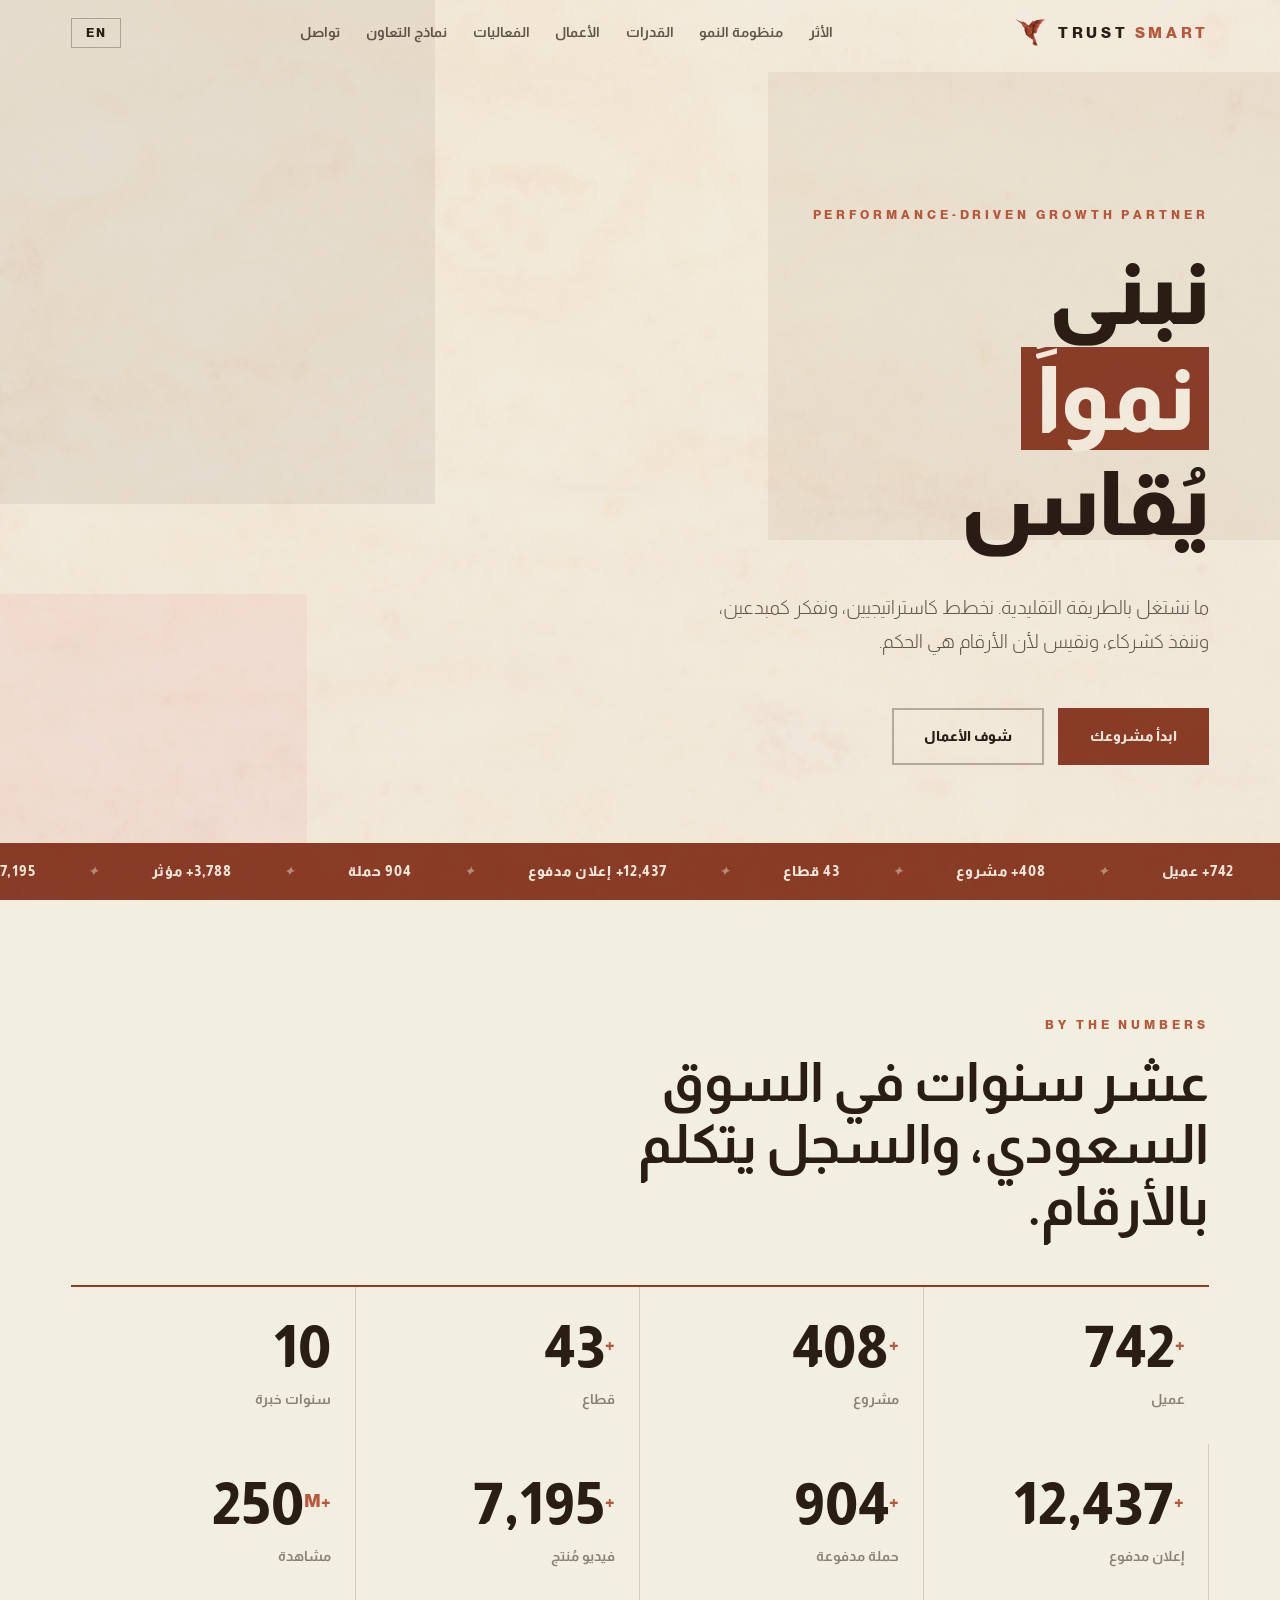
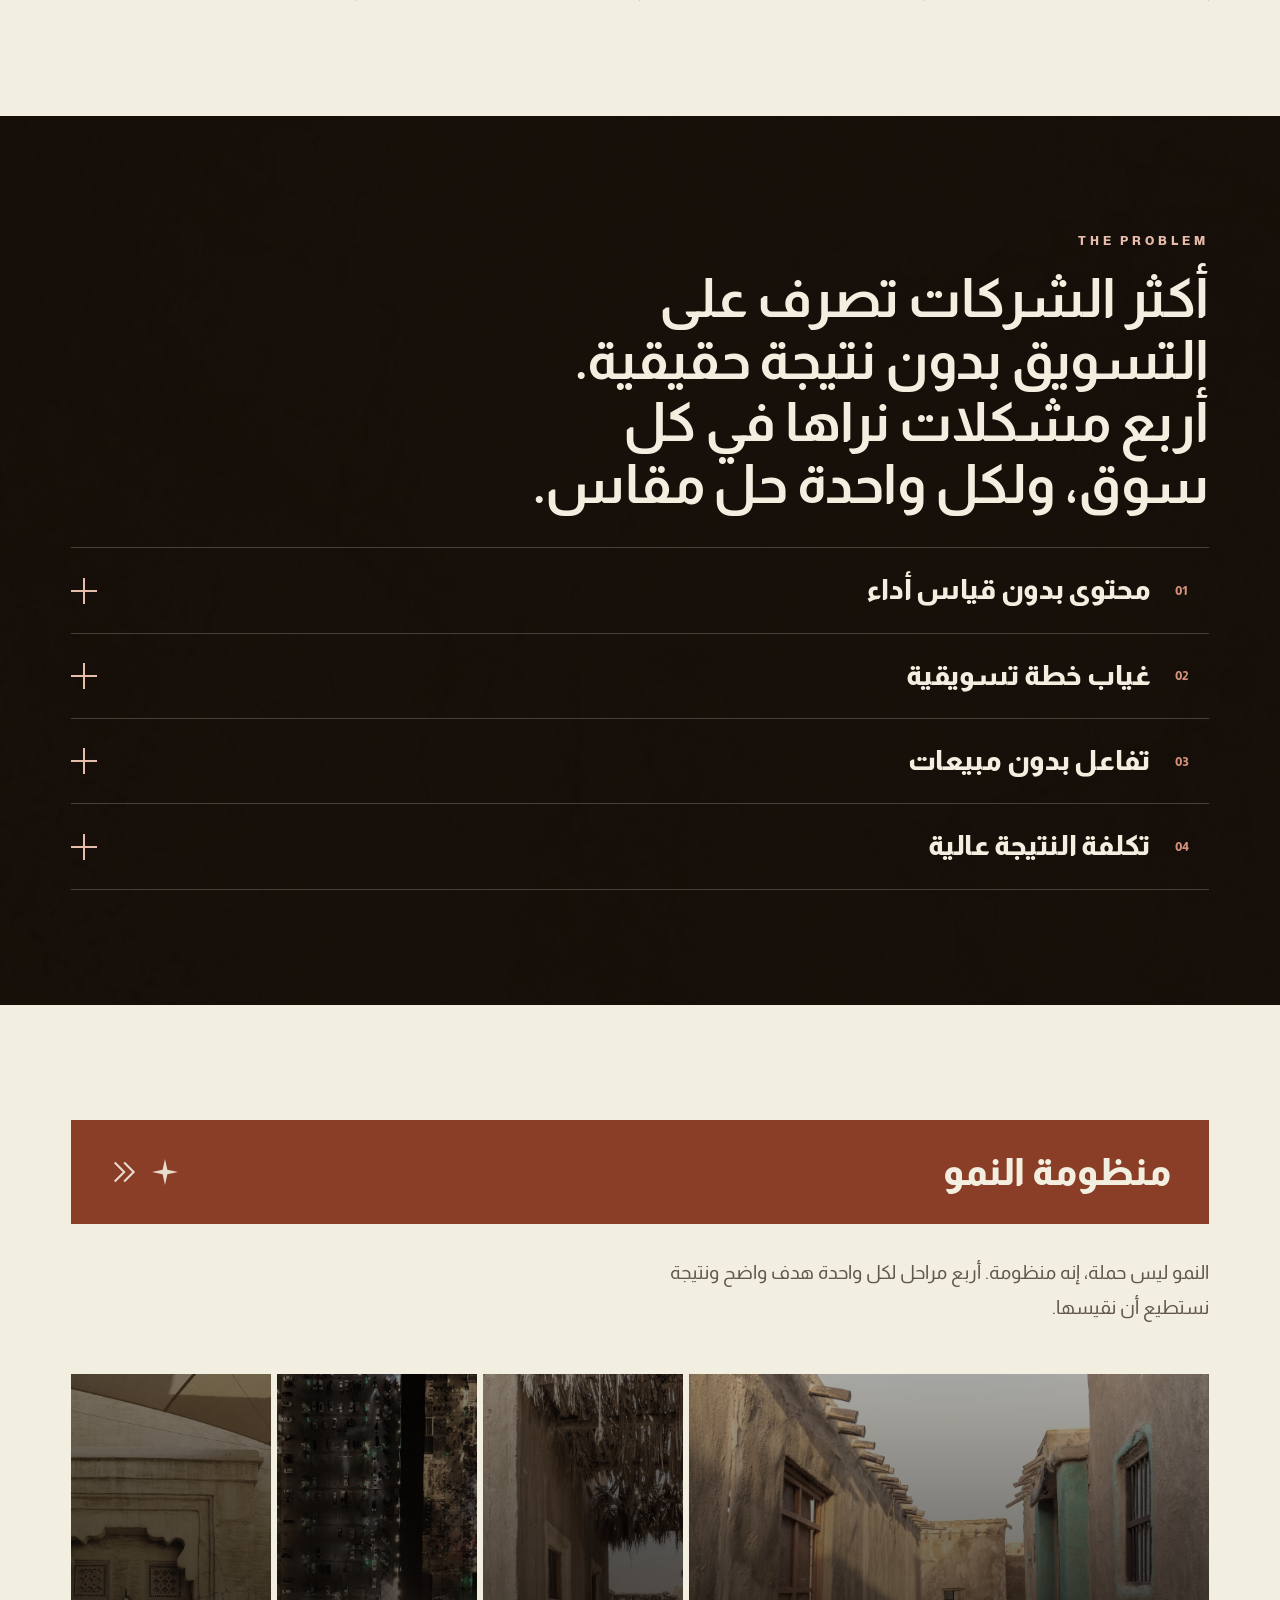
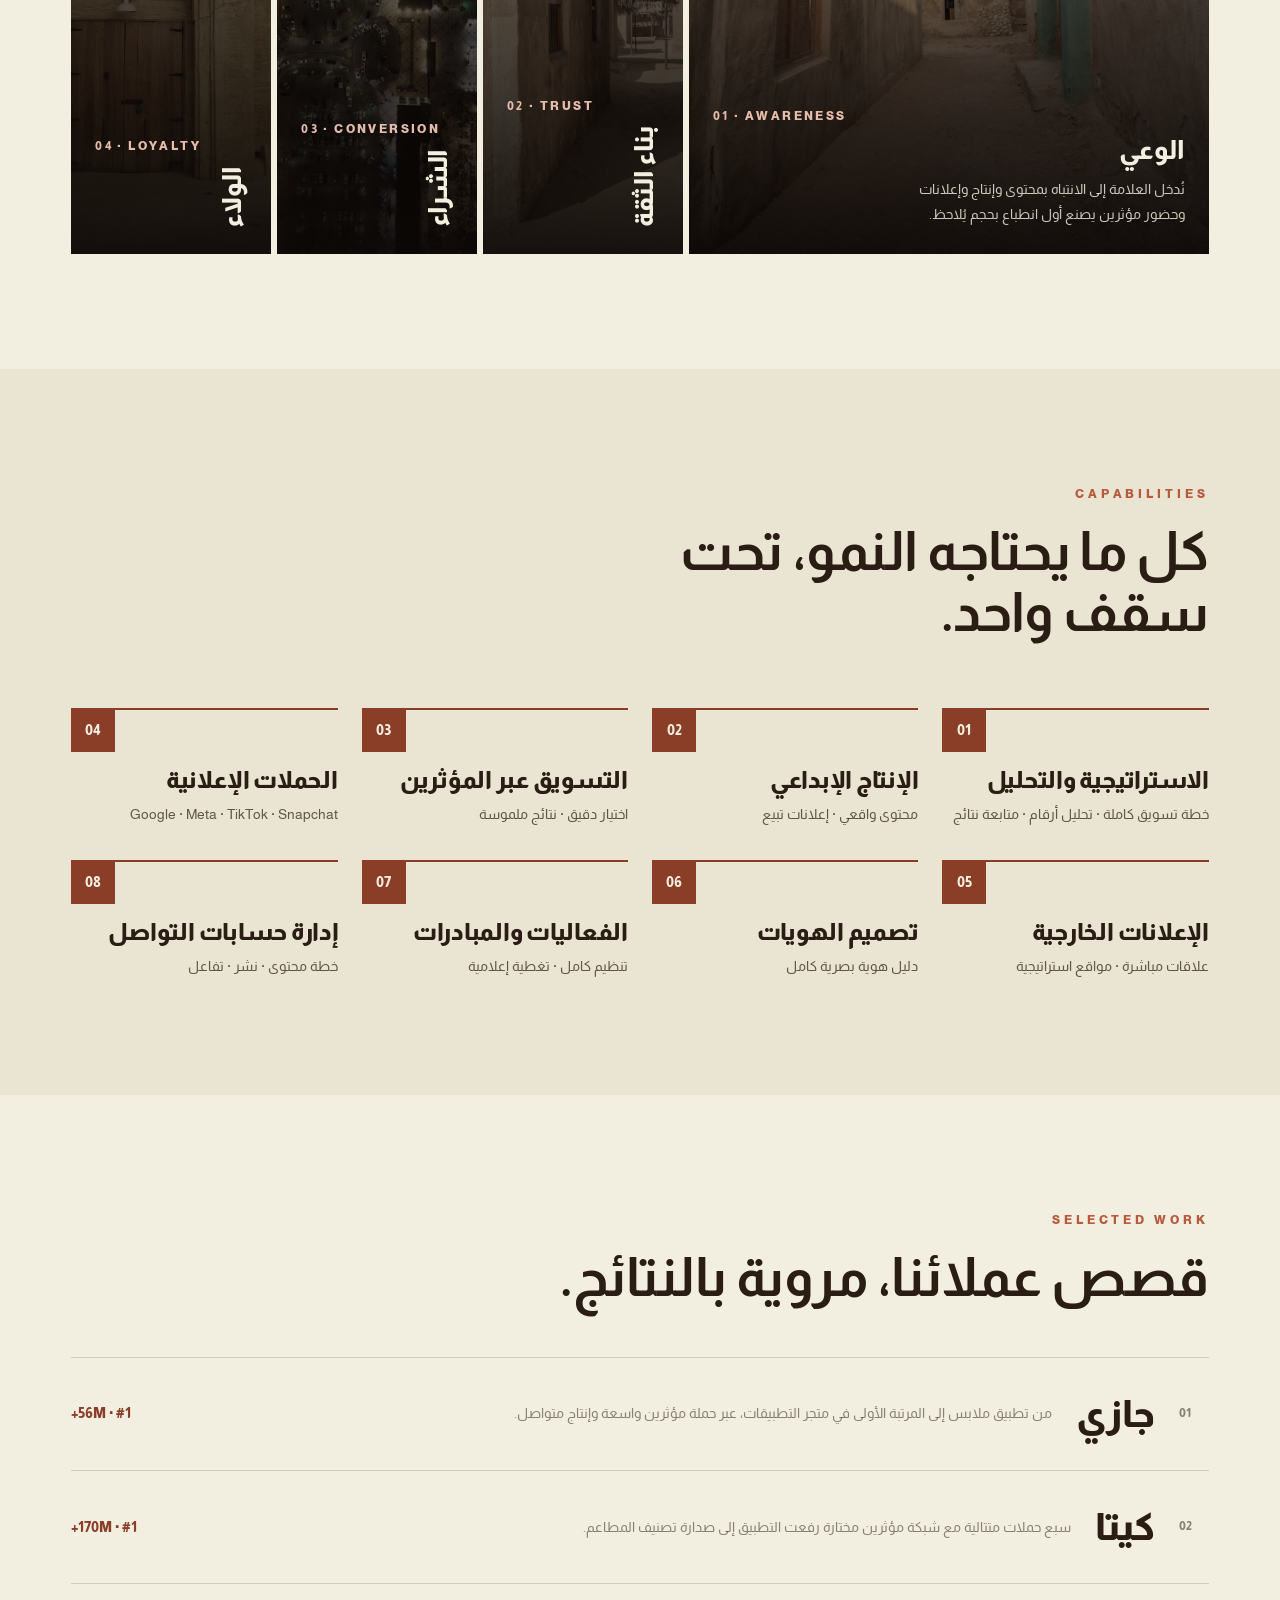
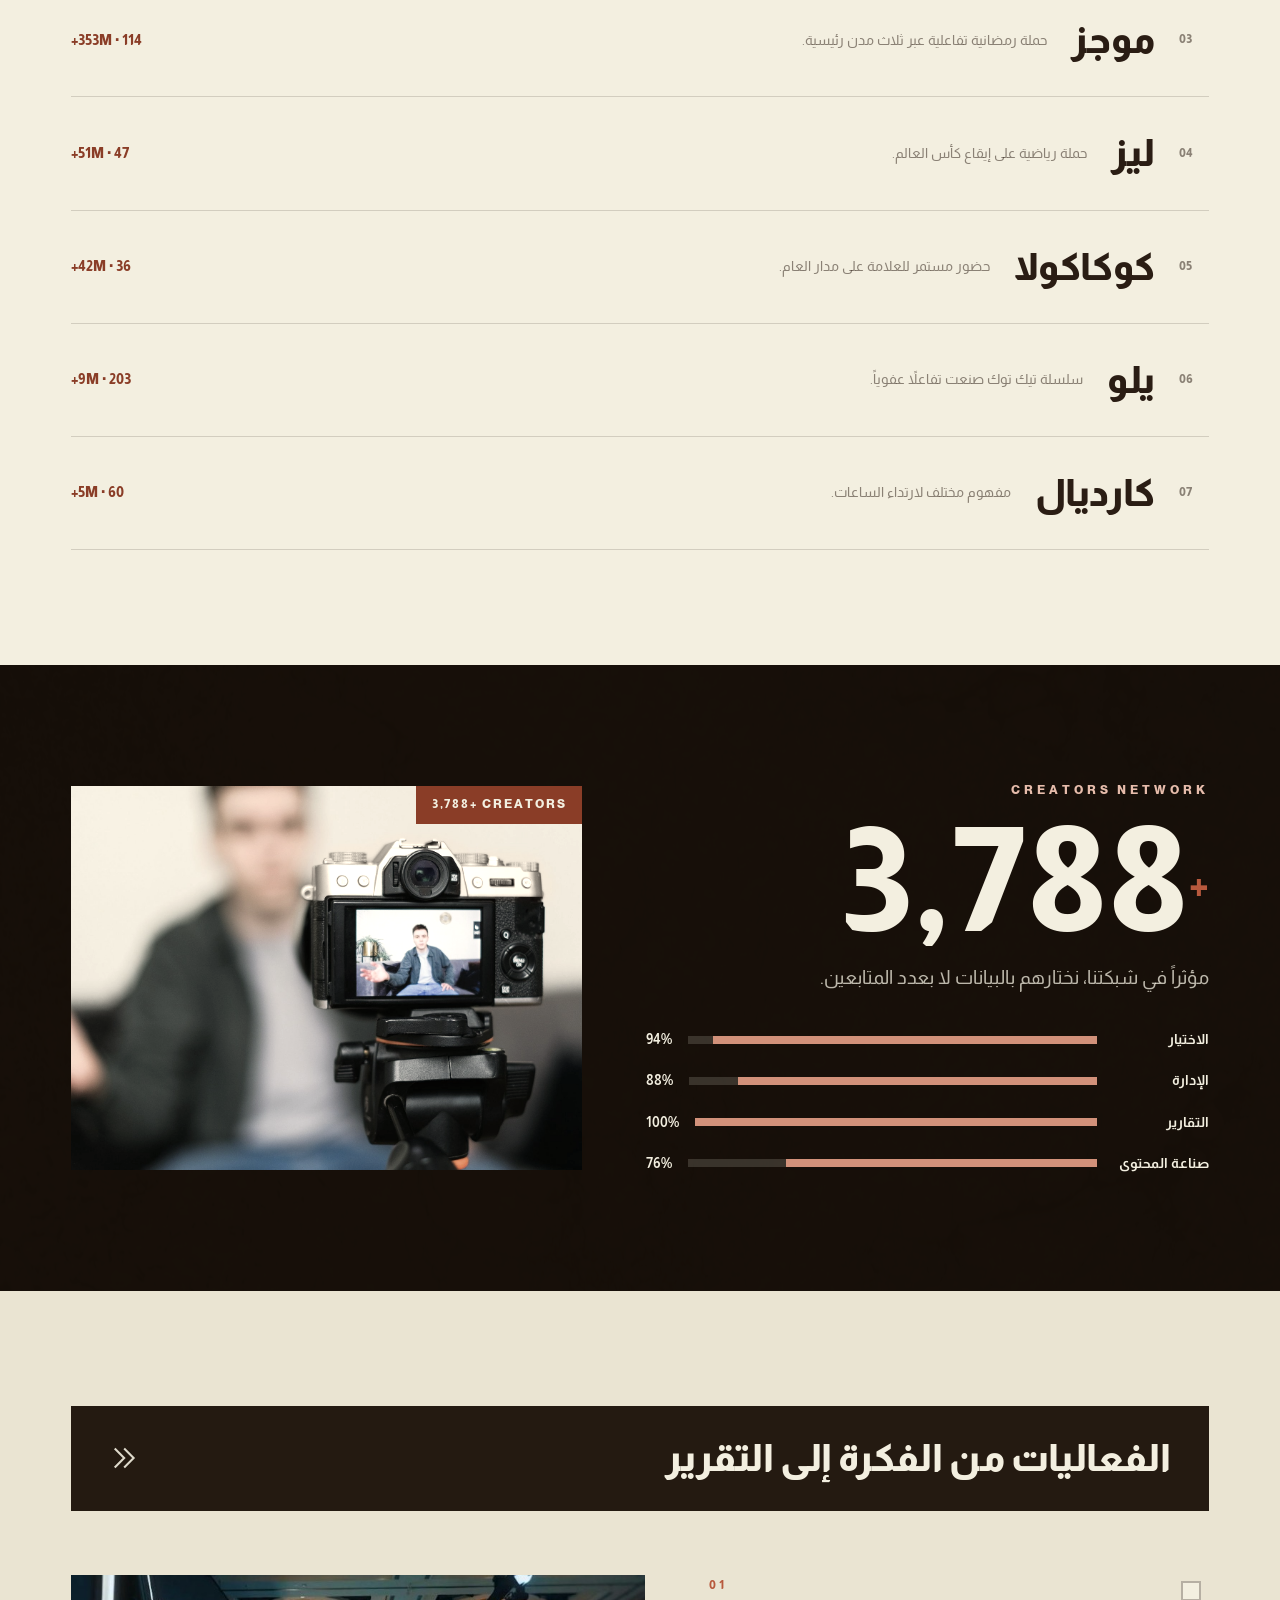
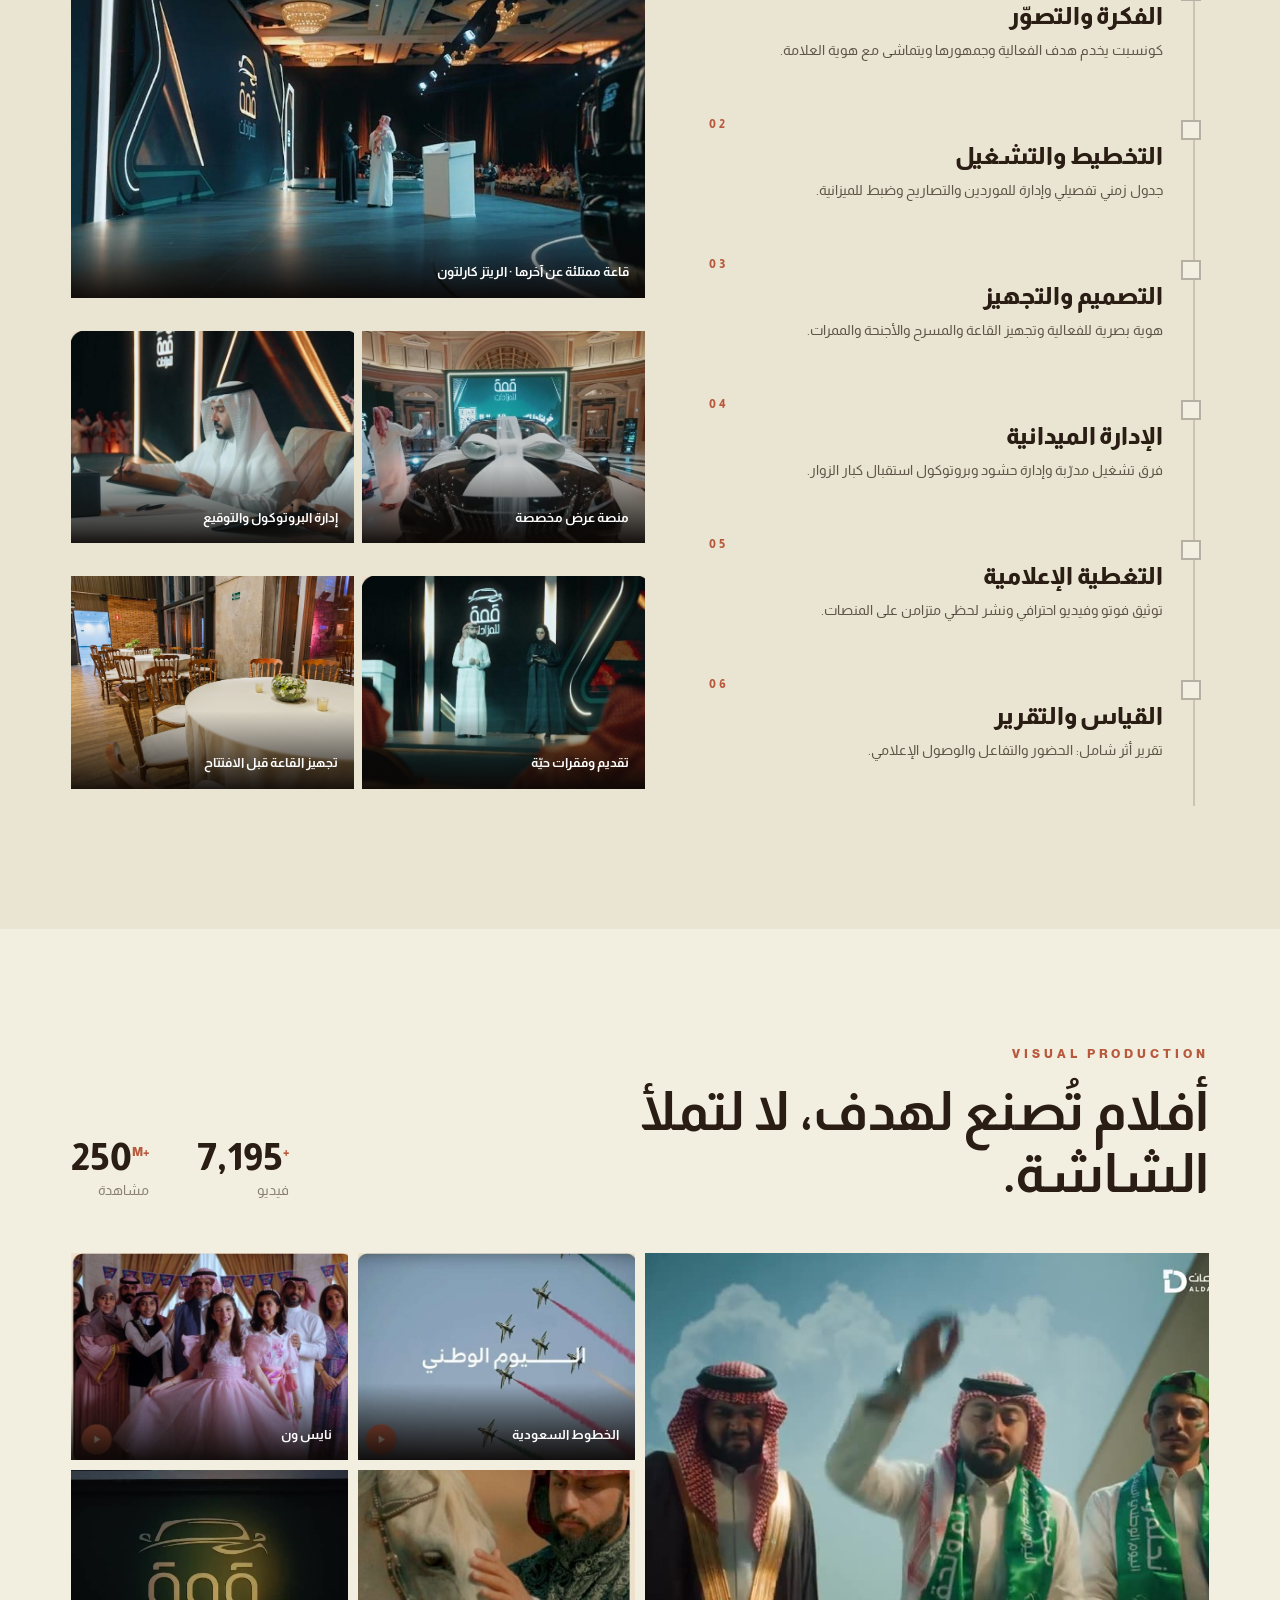
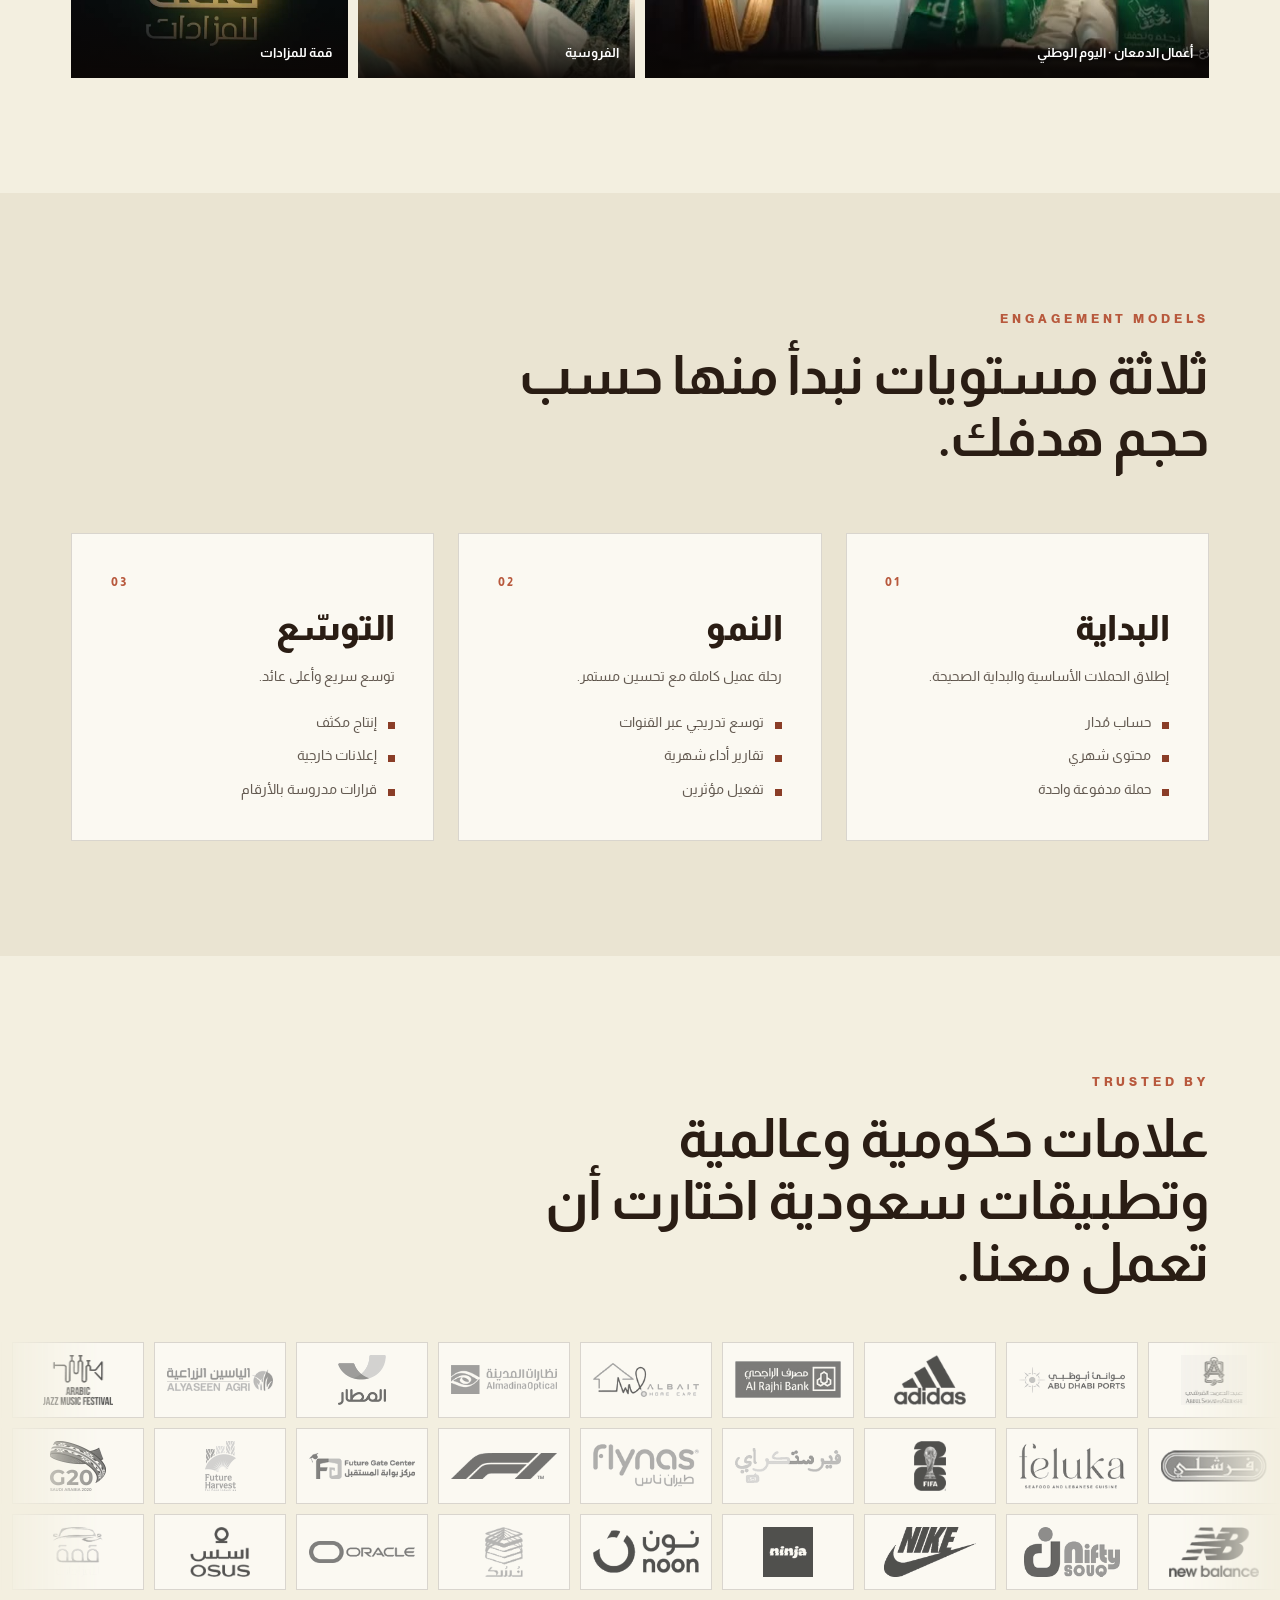
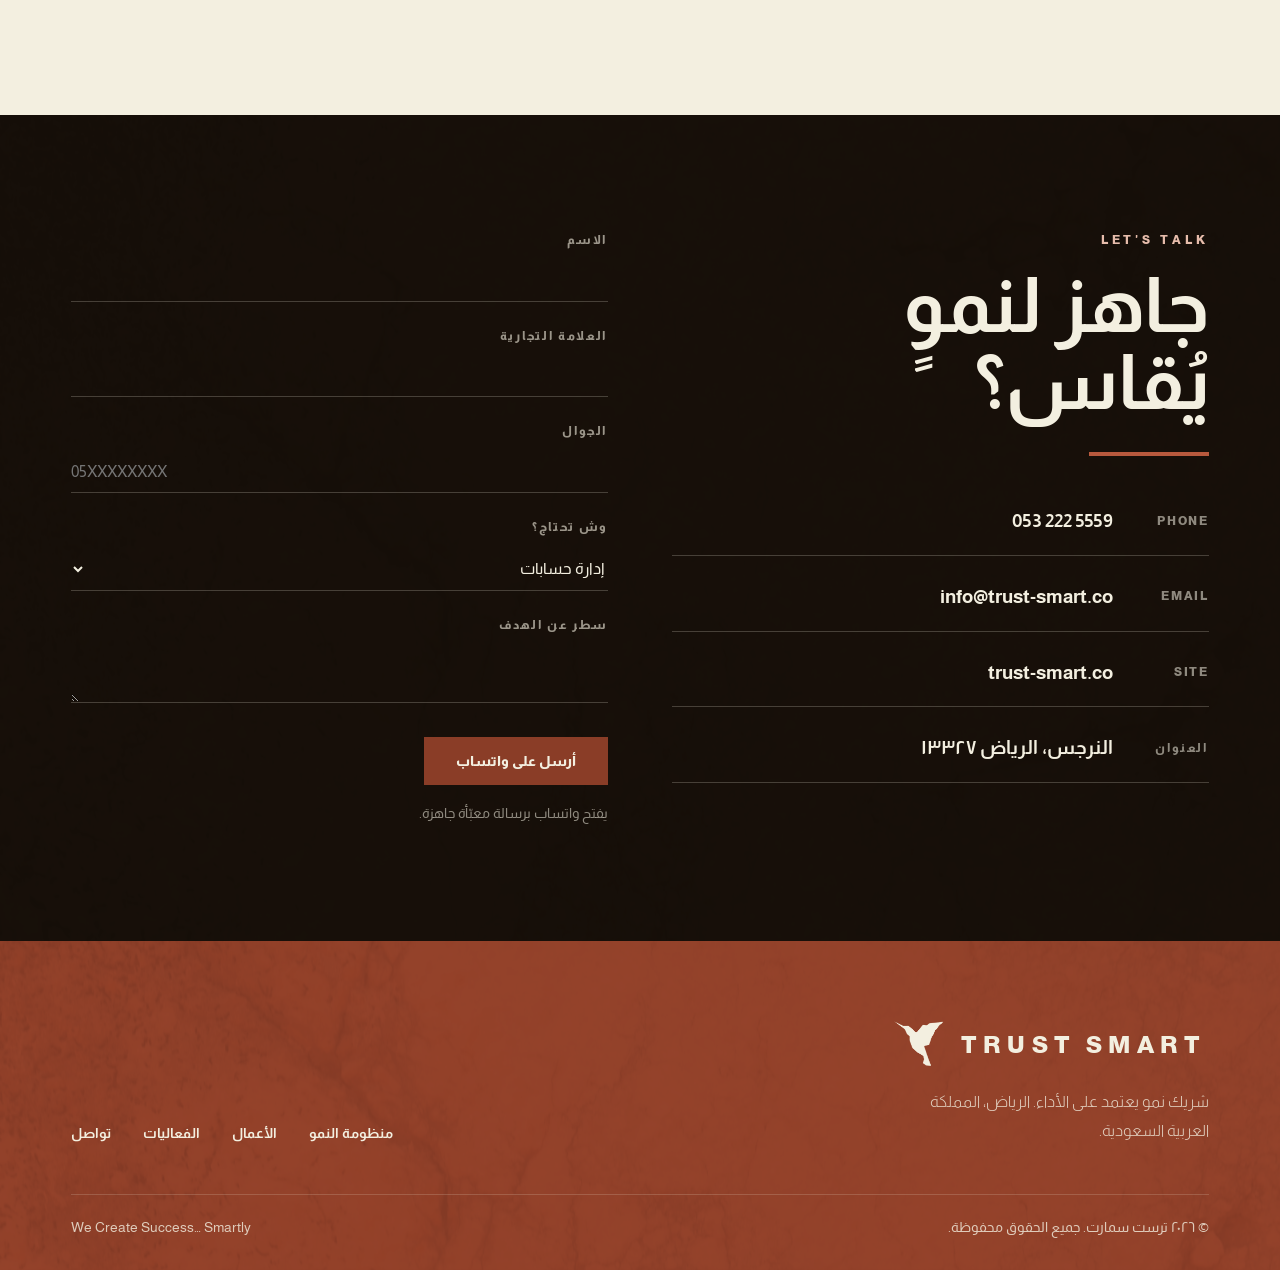
==== commit f800084b: "البطل: تصغير العنوان وفك تداخل السطور Co-Authored-By: Claude <noreply@anthropic.com> Claude-Session:" ====
--- a/site.html
+++ b/site.html
@@ -101,13 +101,13 @@
 .sheet.s2{inset-inline-end:-6%;bottom:-10%;width:30%;height:44%;background:var(--c-100);opacity:.7}
 .sheet.s3{inset-inline-end:-4%;top:-6%;width:38%;height:62%;background:var(--deep);opacity:.06}
 .hero .wrap{position:relative;z-index:3;width:100%}
-.hero h1{font-size:var(--fs-mega);font-weight:900;line-height:.98;letter-spacing:-.03em}
-.hero h1 .ln{display:block;overflow:hidden;padding-bottom:.1em;margin-bottom:-.1em}
+.hero h1{font-size:var(--fs-mega);font-weight:900;line-height:1.16;letter-spacing:-.02em}
+.hero h1 .ln{display:block;overflow:hidden;padding-bottom:.16em;margin-bottom:-.14em}
 .hero h1 .ln>span{display:block;transform:translateY(105%);animation:rise .9s var(--ease) forwards}
 .hero h1 .ln:nth-child(2)>span{animation-delay:.12s}
 .hero h1 .ln:nth-child(3)>span{animation-delay:.24s}
 @keyframes rise{to{transform:none}}
-.hero h1 mark{background:var(--brand);color:var(--paper);padding:0 .18em;box-decoration-break:clone}
+.hero h1 mark{background:var(--brand);color:var(--paper);padding:.02em .16em;box-decoration-break:clone}
 .hero .lead{font-size:var(--fs-lead);color:var(--ink-2);max-width:52ch;margin-top:var(--sp-6);
   font-weight:300;opacity:0;animation:fade 1s .5s var(--ease) forwards}
 @keyframes fade{to{opacity:1}}
--- a/assets/tokens.css
+++ b/assets/tokens.css
@@ -47,7 +47,7 @@
   --font-body:Almarai,system-ui,sans-serif;
 
   /* ---------- سلّم الحجم ---------- */
-  --fs-mega:clamp(3rem,9vw,8.5rem);
+  --fs-mega:clamp(3rem,8vw,5.6rem);
   --fs-display:clamp(2.4rem,6vw,5rem);
   --fs-h1:clamp(2rem,4.2vw,3.4rem);
   --fs-h2:clamp(1.6rem,3vw,2.5rem);
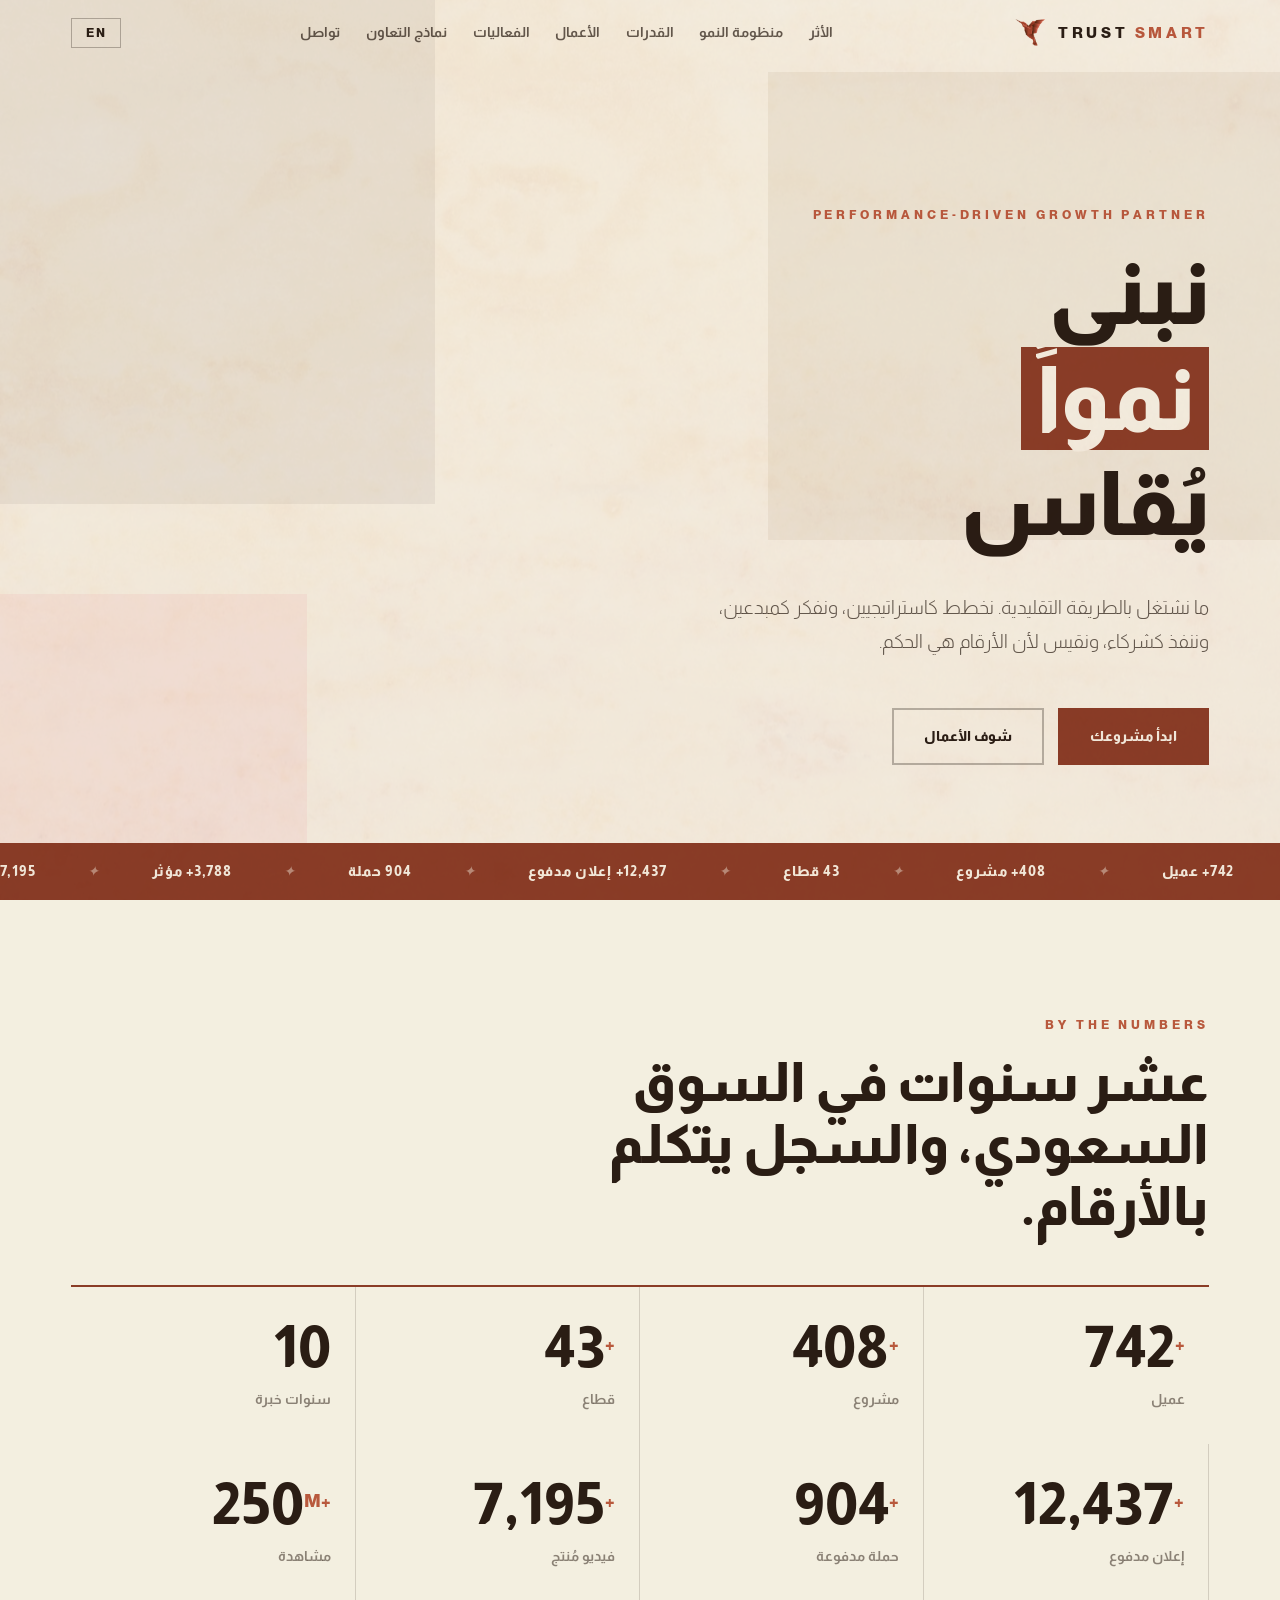
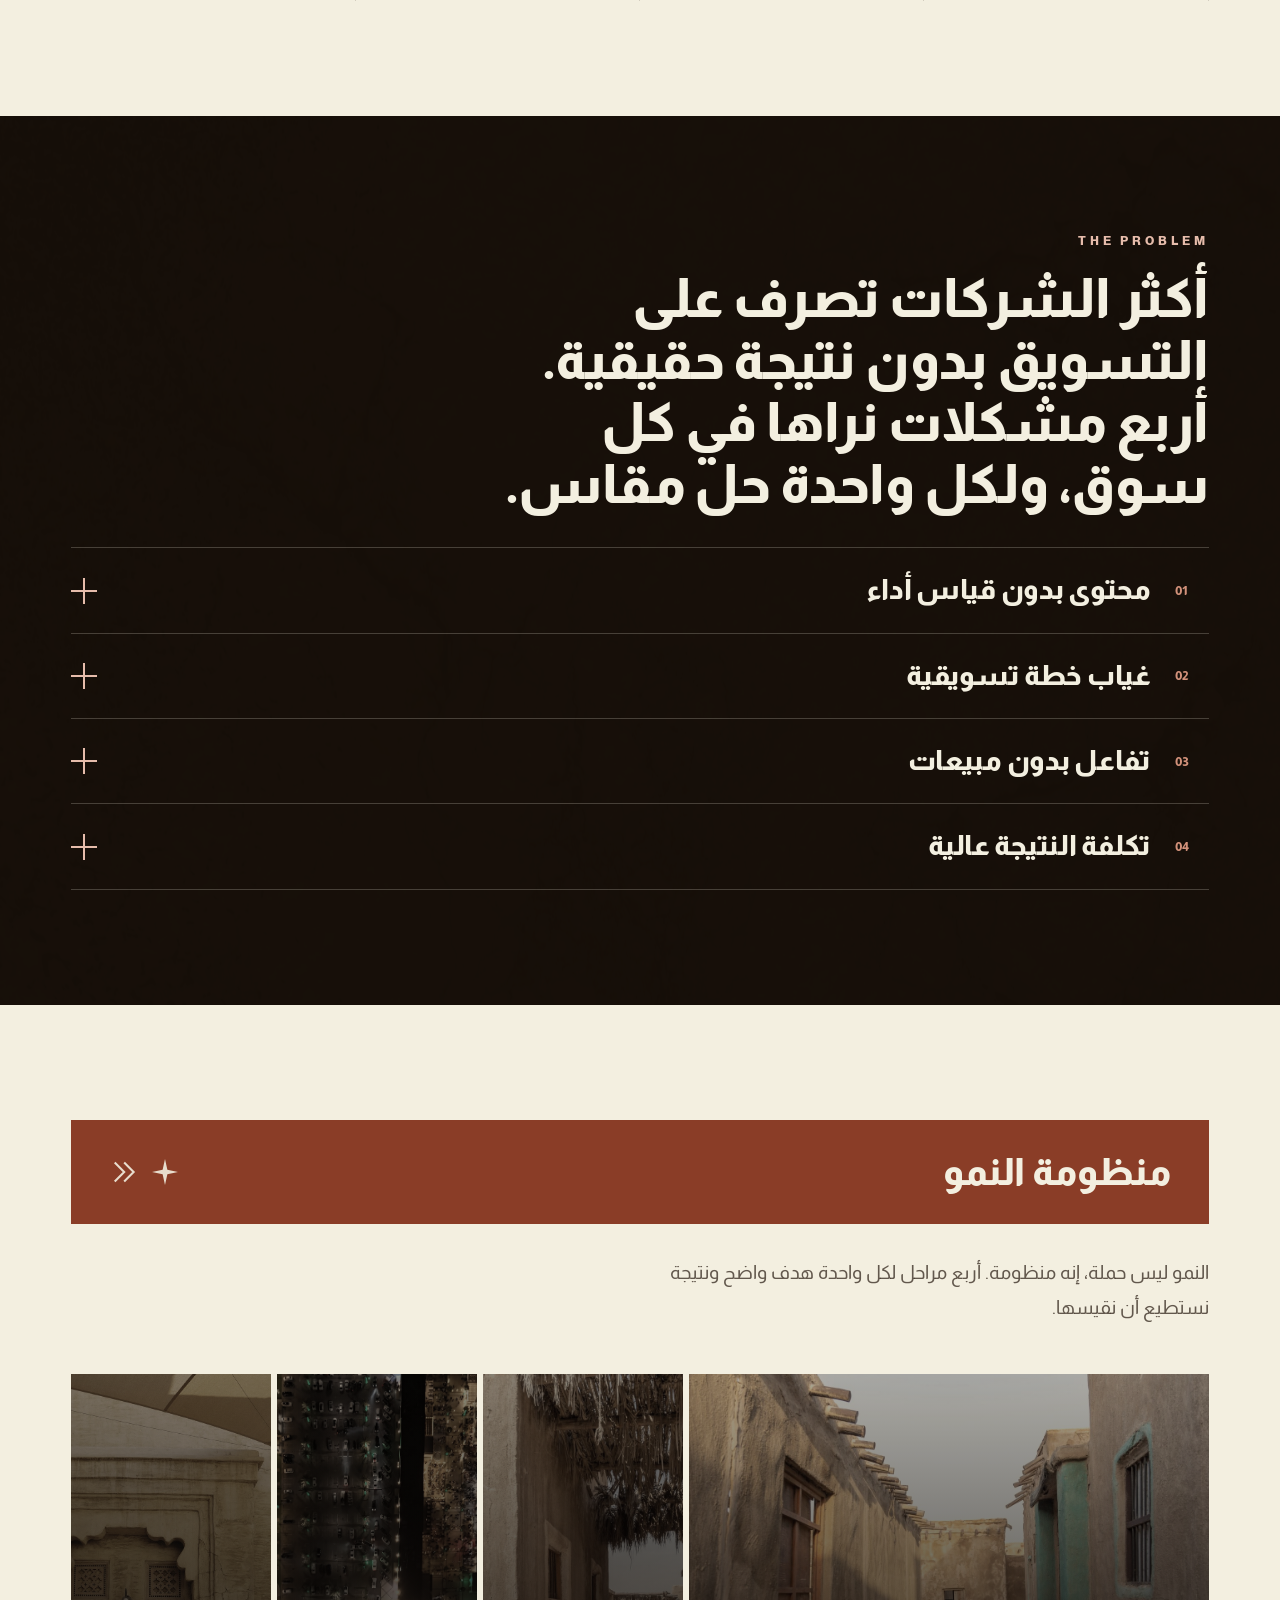
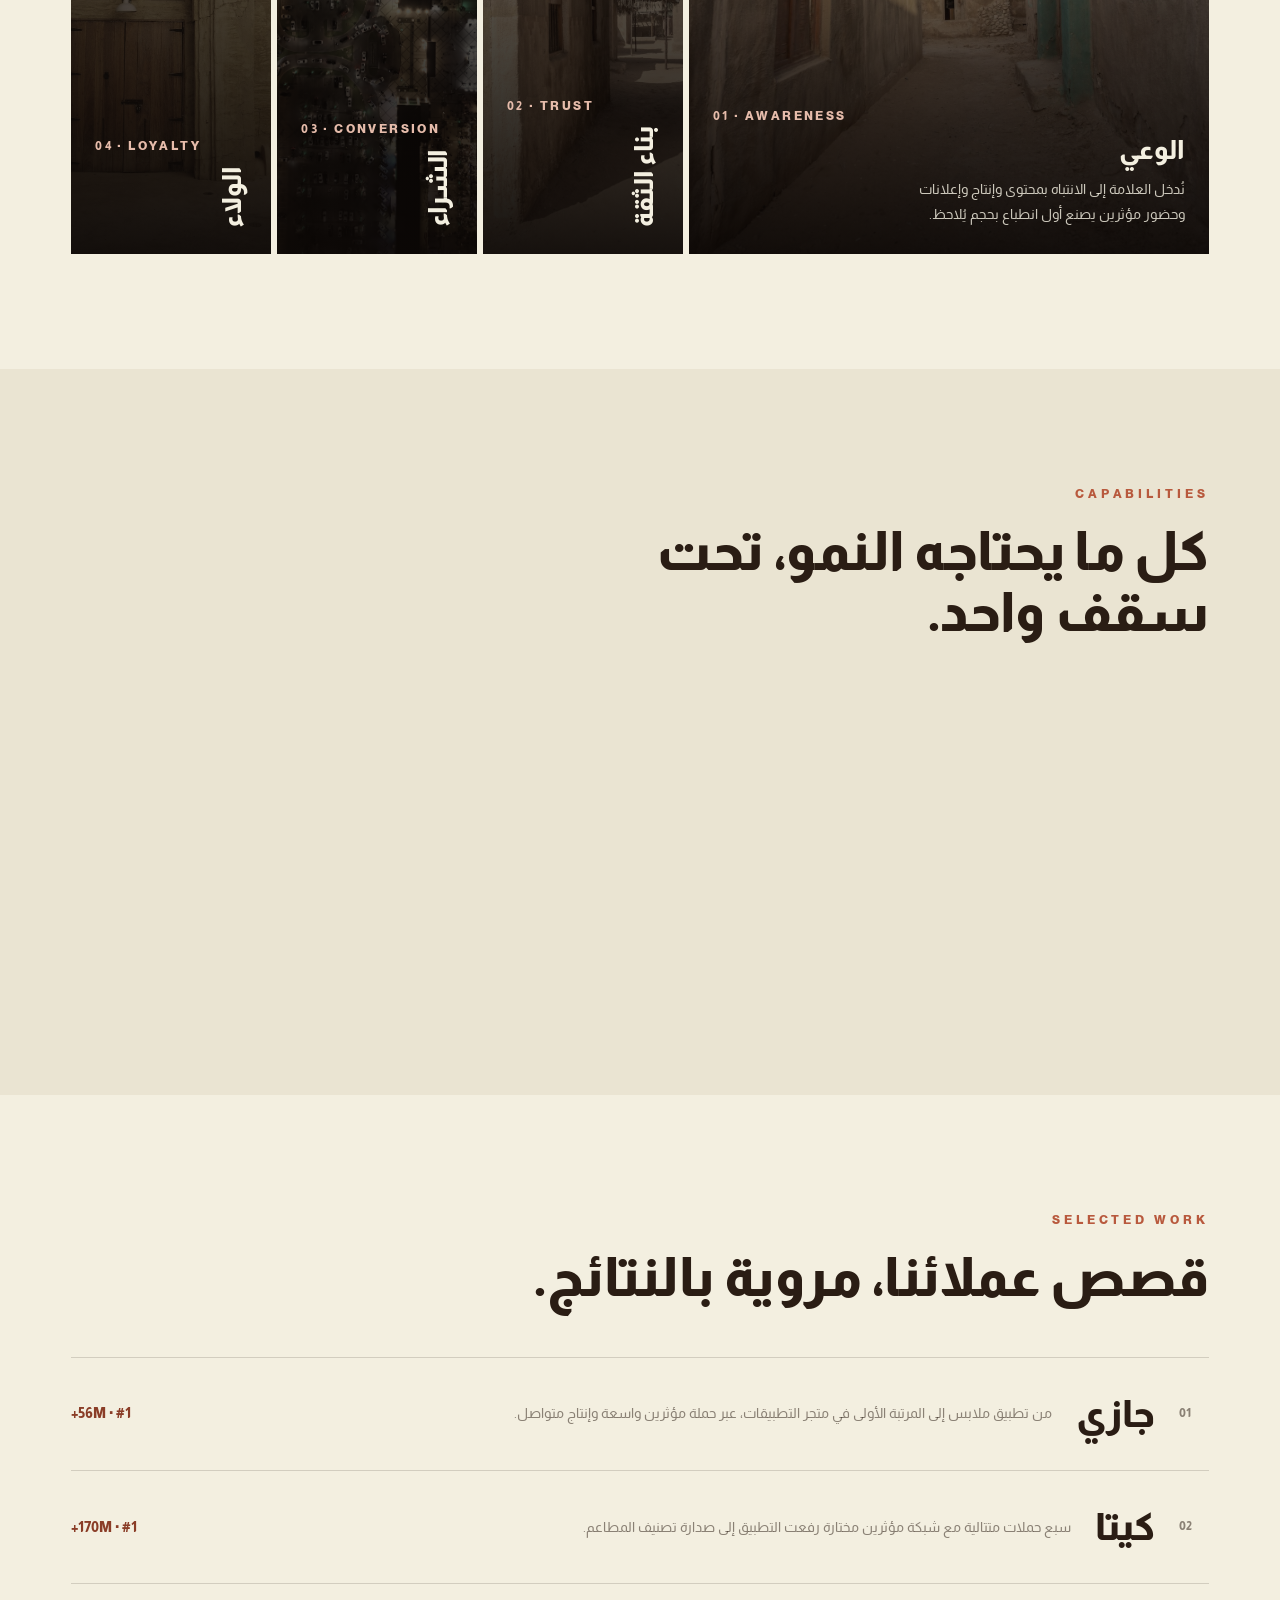
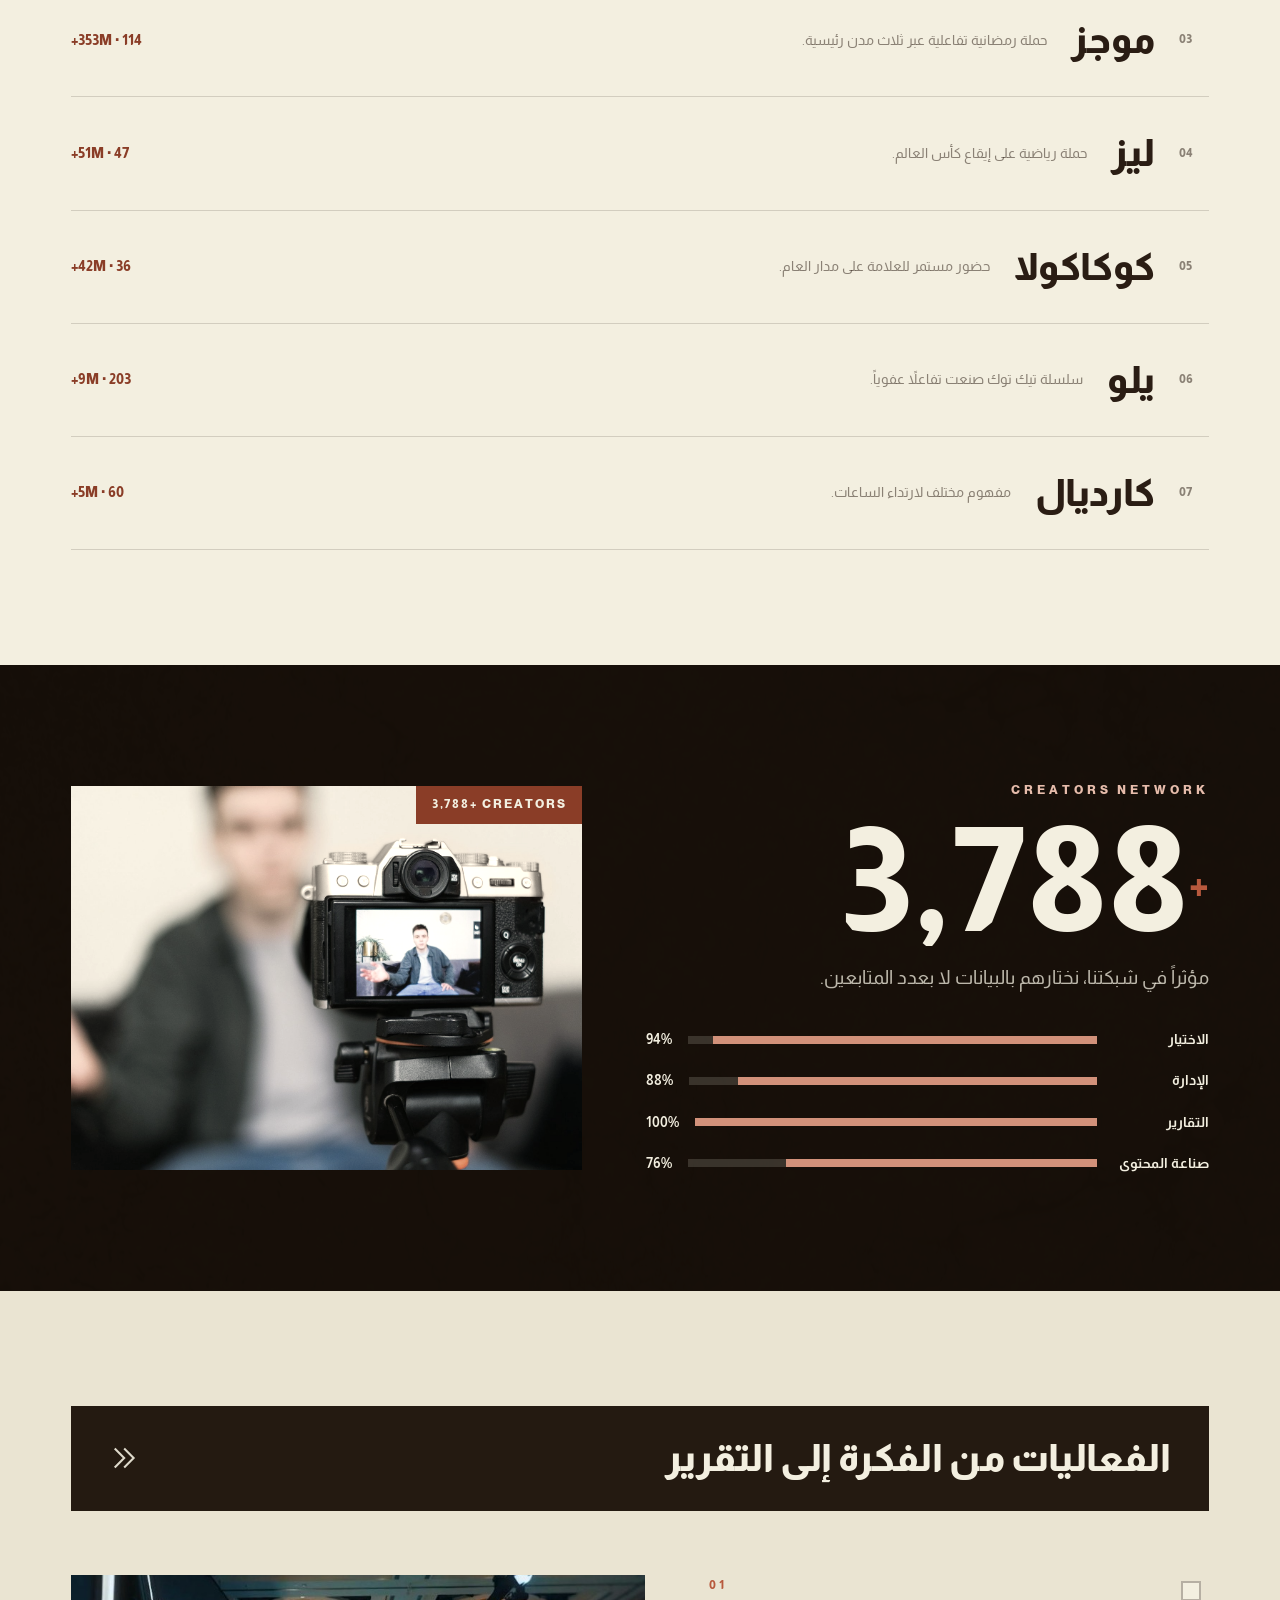
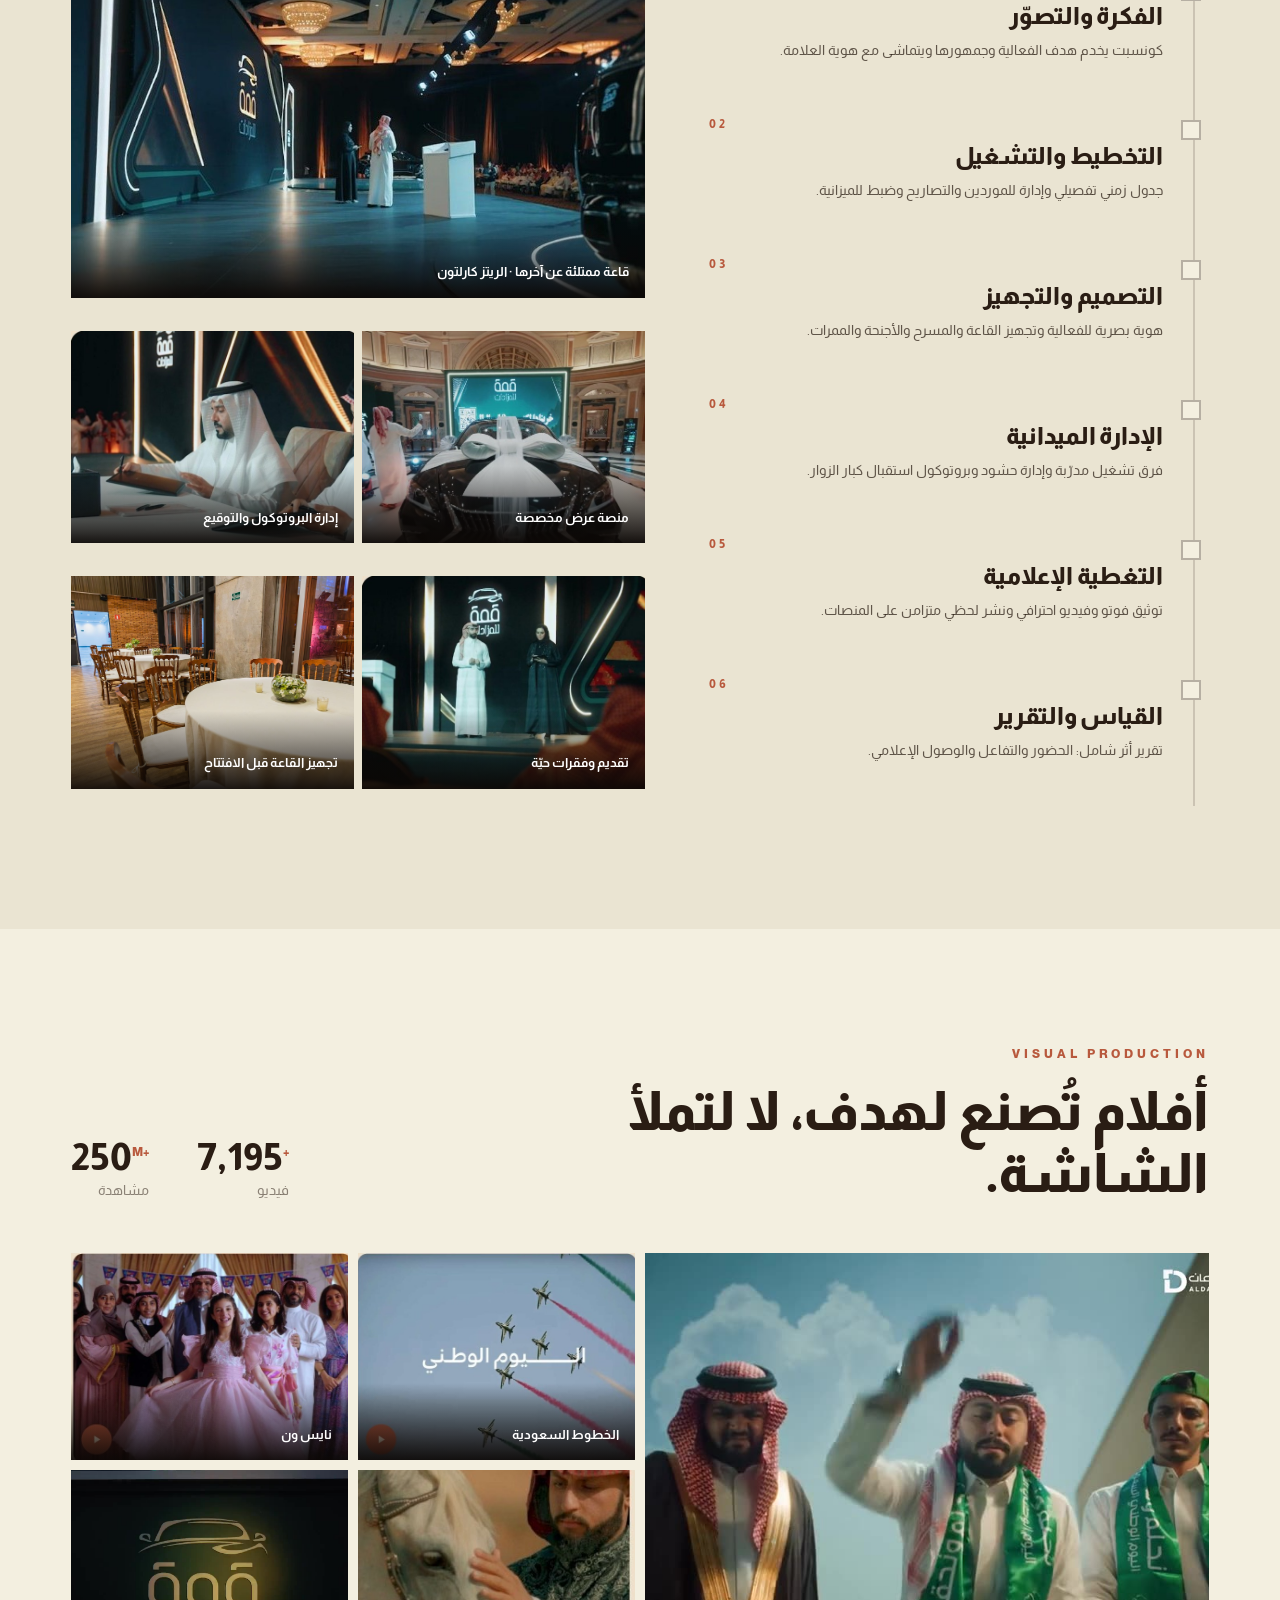
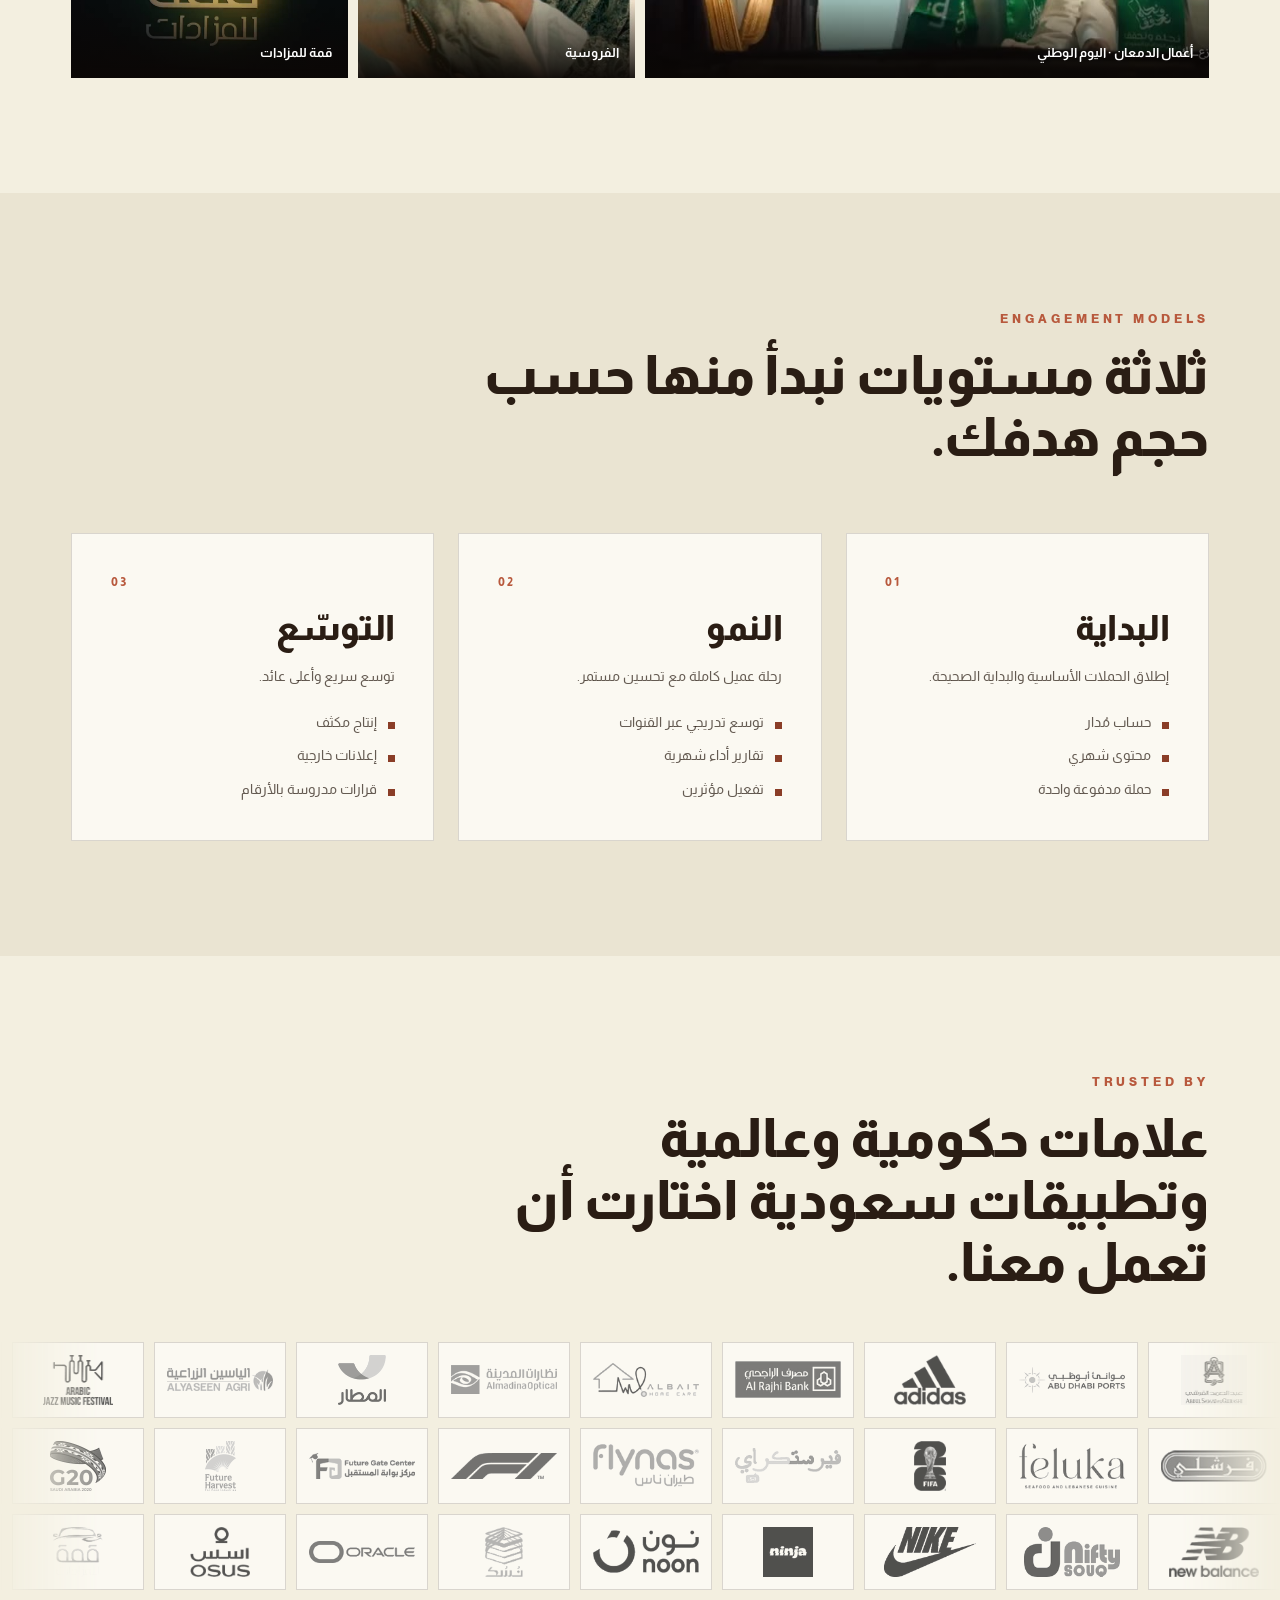
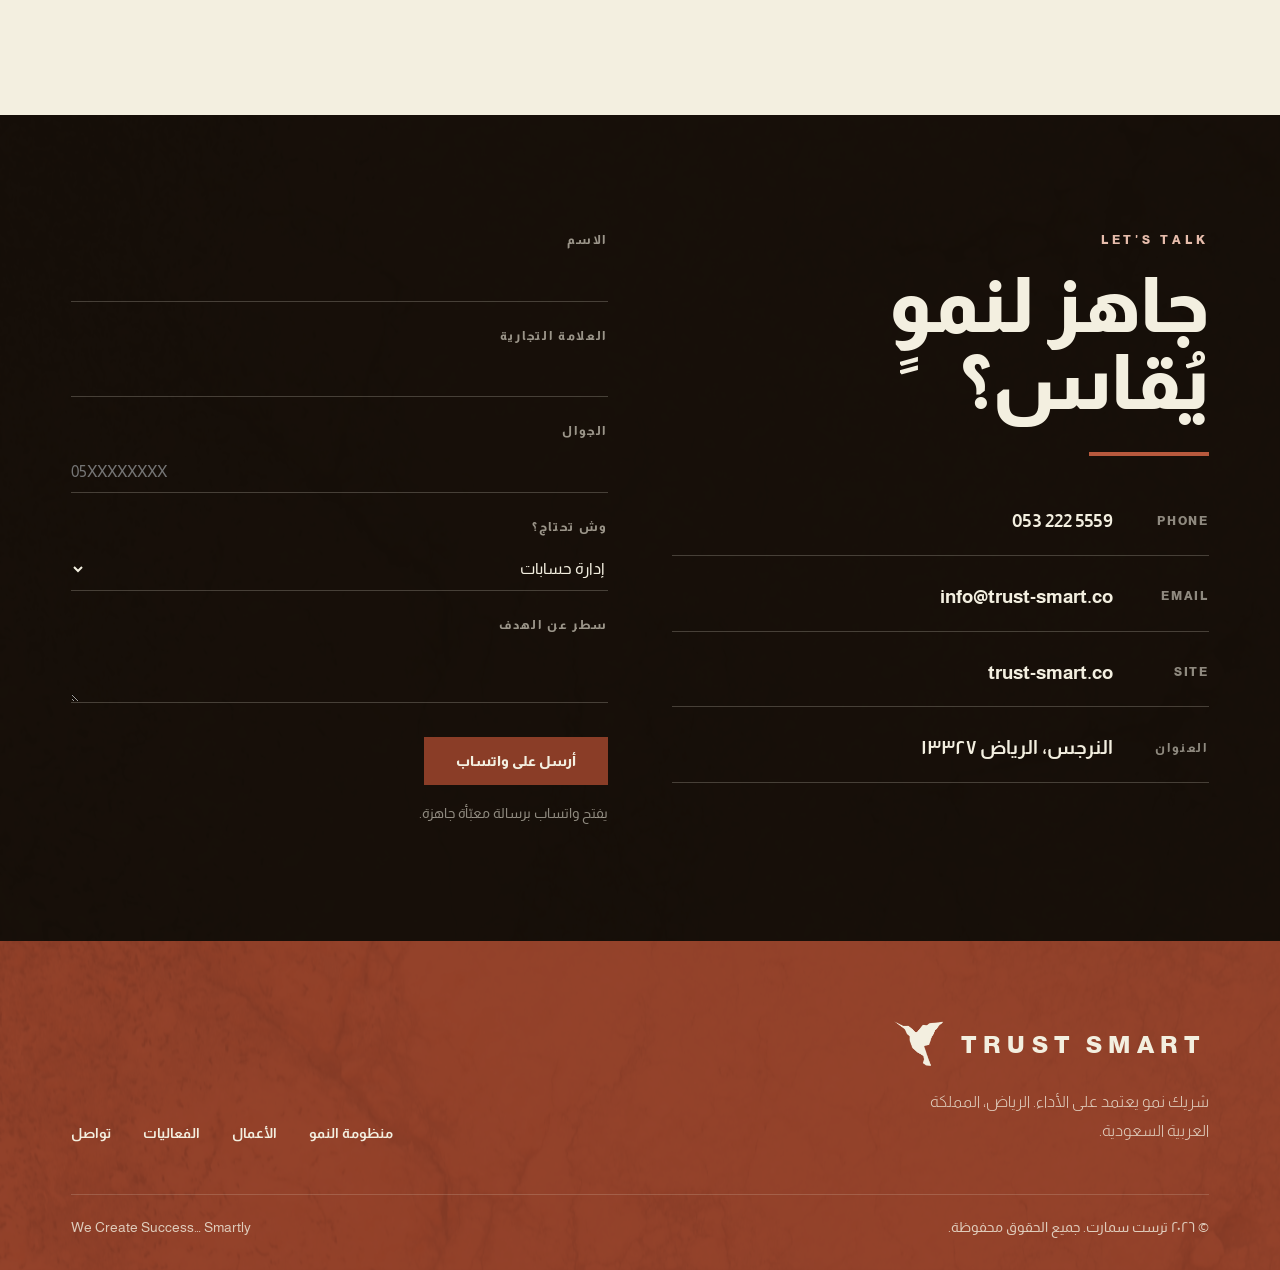
==== commit 12cdec4e: "الخط: المُرعي في كل الموقع مثل البروفايل، وحذف ثمانية Co-Authored-By: Claude <noreply@anthropic.com>" ====
--- a/site.html
+++ b/site.html
@@ -37,7 +37,7 @@
 .band{background:var(--brand);color:var(--paper);display:flex;align-items:center;
   justify-content:space-between;padding:clamp(18px,2.4vw,30px) clamp(20px,3vw,40px);gap:var(--sp-5)}
 .band.deep{background:var(--deep)}
-.band h2{font-size:var(--fs-h2);font-weight:900;color:var(--paper)}
+.band h2{font-size:var(--fs-h2);font-weight:800;color:var(--paper)}
 .band .orn{display:flex;gap:16px;opacity:.9;flex:none}
 .band .orn svg{width:26px;height:26px}
 
@@ -101,7 +101,7 @@
 .sheet.s2{inset-inline-end:-6%;bottom:-10%;width:30%;height:44%;background:var(--c-100);opacity:.7}
 .sheet.s3{inset-inline-end:-4%;top:-6%;width:38%;height:62%;background:var(--deep);opacity:.06}
 .hero .wrap{position:relative;z-index:3;width:100%}
-.hero h1{font-size:var(--fs-mega);font-weight:900;line-height:1.16;letter-spacing:-.02em}
+.hero h1{font-size:var(--fs-mega);font-weight:800;line-height:1.16;letter-spacing:-.02em}
 .hero h1 .ln{display:block;overflow:hidden;padding-bottom:.16em;margin-bottom:-.14em}
 .hero h1 .ln>span{display:block;transform:translateY(105%);animation:rise .9s var(--ease) forwards}
 .hero h1 .ln:nth-child(2)>span{animation-delay:.12s}
@@ -125,7 +125,7 @@
 .kpi{padding:var(--sp-6) var(--sp-5);border-inline-start:1px solid var(--line)}
 .kpi:first-child{border-inline-start:0}
 .kpi b{display:block;font-family:var(--font-display);font-size:clamp(2.2rem,4.6vw,3.6rem);
-  font-weight:900;line-height:1;direction:ltr;text-align:right}
+  font-weight:800;line-height:1;direction:ltr;text-align:right}
 .kpi b sup{font-size:.32em;color:var(--brand-2);vertical-align:.9em}
 .kpi span{display:block;font-size:var(--fs-sm);font-weight:700;color:var(--ink-3);margin-top:10px}
 @media(max-width:760px){.kpis{grid-template-columns:1fr 1fr}
@@ -180,7 +180,7 @@
   border-bottom:1px solid var(--line);cursor:pointer;transition:.4s var(--ease)}
 .work:hover{padding-inline-start:22px}
 .work .wn{font-size:12px;font-weight:800;color:var(--ink-3);direction:ltr;width:30px;flex:none}
-.work h3{font-size:clamp(1.3rem,3vw,2.4rem);font-weight:900;flex:none;transition:.4s var(--ease)}
+.work h3{font-size:clamp(1.3rem,3vw,2.4rem);font-weight:800;flex:none;transition:.4s var(--ease)}
 .work:hover h3{color:var(--brand)}
 .work .wt{font-size:var(--fs-sm);color:var(--ink-3);flex:1}
 .work .wk{font-size:var(--fs-sm);font-weight:800;color:var(--brand);direction:ltr;flex:none}
@@ -194,7 +194,7 @@
 .infgrid{display:grid;grid-template-columns:1.1fr 1fr;gap:clamp(30px,5vw,80px);align-items:center}
 .infgrid>*{min-width:0}
 @media(max-width:900px){.infgrid{grid-template-columns:1fr}}
-.bigno{font-family:var(--font-display);font-size:clamp(4rem,12vw,9rem);font-weight:900;
+.bigno{font-family:var(--font-display);font-size:clamp(4rem,12vw,9rem);font-weight:800;
   line-height:.9;direction:ltr;text-align:right}
 .bigno sup{font-size:.26em;color:var(--brand-2);vertical-align:.9em}
 .bars{display:grid;gap:var(--sp-4);margin-top:var(--sp-6)}
@@ -247,7 +247,7 @@
 .model:hover{background:var(--brand);color:var(--paper);transform:translateY(-6px);box-shadow:var(--sh-3)}
 .model .mn{font-size:12px;font-weight:800;color:var(--brand-2);direction:ltr;letter-spacing:.2em}
 .model:hover .mn{color:var(--c-100)}
-.model h3{font-size:clamp(1.6rem,3vw,2.2rem);font-weight:900;margin:14px 0 16px}
+.model h3{font-size:clamp(1.6rem,3vw,2.2rem);font-weight:800;margin:14px 0 16px}
 .model p{font-size:var(--fs-sm);color:var(--ink-2);line-height:1.85}
 .model:hover p{color:rgba(243,239,224,.86)}
 .model ul{list-style:none;padding:0;margin:20px 0 0;font-size:var(--fs-sm);display:grid;gap:8px}
@@ -569,8 +569,8 @@
       <h2 style="font-size:var(--fs-h1);max-width:20ch"
           data-en="Films made for a goal, not to fill a screen">أفلام تُصنع لهدف، لا لتملأ الشاشة.</h2>
       <div style="display:flex;gap:var(--sp-7)">
-        <div><div style="font-family:var(--font-display);font-size:2.4rem;font-weight:900;direction:ltr;line-height:1">7,195<sup style="font-size:.3em;color:var(--brand-2)">+</sup></div><span style="font-size:var(--fs-sm);color:var(--ink-3)" data-en="videos">فيديو</span></div>
-        <div><div style="font-family:var(--font-display);font-size:2.4rem;font-weight:900;direction:ltr;line-height:1">250<sup style="font-size:.3em;color:var(--brand-2)">M+</sup></div><span style="font-size:var(--fs-sm);color:var(--ink-3)" data-en="views">مشاهدة</span></div>
+        <div><div style="font-family:var(--font-display);font-size:2.4rem;font-weight:800;direction:ltr;line-height:1">7,195<sup style="font-size:.3em;color:var(--brand-2)">+</sup></div><span style="font-size:var(--fs-sm);color:var(--ink-3)" data-en="videos">فيديو</span></div>
+        <div><div style="font-family:var(--font-display);font-size:2.4rem;font-weight:800;direction:ltr;line-height:1">250<sup style="font-size:.3em;color:var(--brand-2)">M+</sup></div><span style="font-size:var(--fs-sm);color:var(--ink-3)" data-en="views">مشاهدة</span></div>
       </div>
     </div>
     <div class="gal rv">
--- a/assets/tokens.css
+++ b/assets/tokens.css
@@ -8,9 +8,6 @@
 @font-face{font-family:Almarai;src:url('fonts/Almarai-Regular.ttf') format('truetype');font-weight:400;font-display:swap}
 @font-face{font-family:Almarai;src:url('fonts/Almarai-Bold.ttf') format('truetype');font-weight:700;font-display:swap}
 @font-face{font-family:Almarai;src:url('fonts/Almarai-ExtraBold.ttf') format('truetype');font-weight:800;font-display:swap}
-@font-face{font-family:Thmanyah;src:url('fonts/thmanyah-Regular.woff2') format('woff2');font-weight:400;font-display:swap}
-@font-face{font-family:Thmanyah;src:url('fonts/thmanyah-Bold.woff2') format('woff2');font-weight:700;font-display:swap}
-@font-face{font-family:Thmanyah;src:url('fonts/thmanyah-Black.woff2') format('woff2');font-weight:900;font-display:swap}
 
 :root{
   /* ---------- تراكوتا / اللون الأساسي ---------- */
@@ -43,7 +40,7 @@
   --line-dark:rgba(243,239,224,.22);
 
   /* ---------- خطوط ---------- */
-  --font-display:Thmanyah,Almarai,system-ui,sans-serif;
+  --font-display:Almarai,system-ui,sans-serif;
   --font-body:Almarai,system-ui,sans-serif;
 
   /* ---------- سلّم الحجم ---------- */
@@ -77,7 +74,7 @@
 html{-webkit-text-size-adjust:100%;scroll-behavior:smooth}
 body{margin:0;font-family:var(--font-body);color:var(--ink);background:var(--paper);
      font-size:var(--fs-body);line-height:1.8;-webkit-font-smoothing:antialiased}
-h1,h2,h3,h4{font-family:var(--font-display);line-height:1.15;margin:0;font-weight:700;letter-spacing:-.01em}
+h1,h2,h3,h4{font-family:var(--font-display);line-height:1.15;margin:0;font-weight:800;letter-spacing:-.01em}
 p{margin:0}
 a{color:inherit;text-decoration:none}
 img{max-width:100%;display:block}
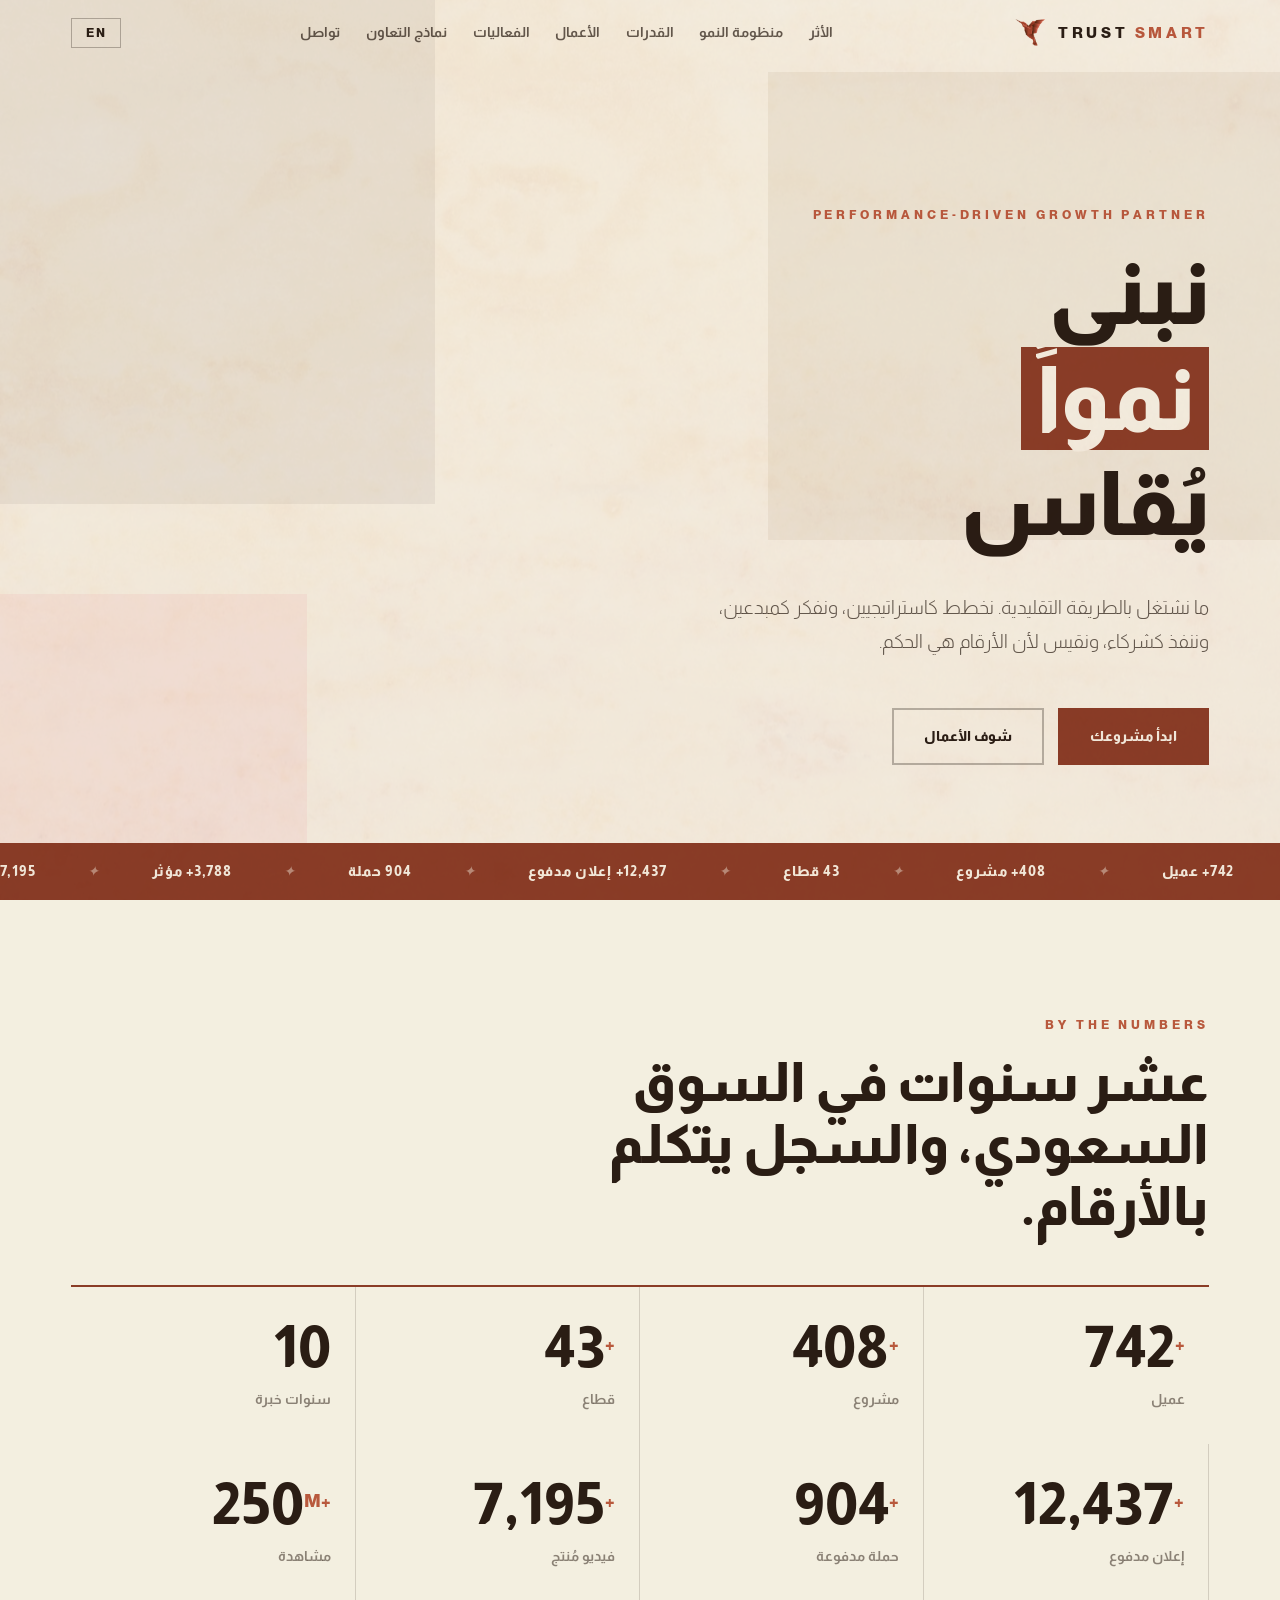
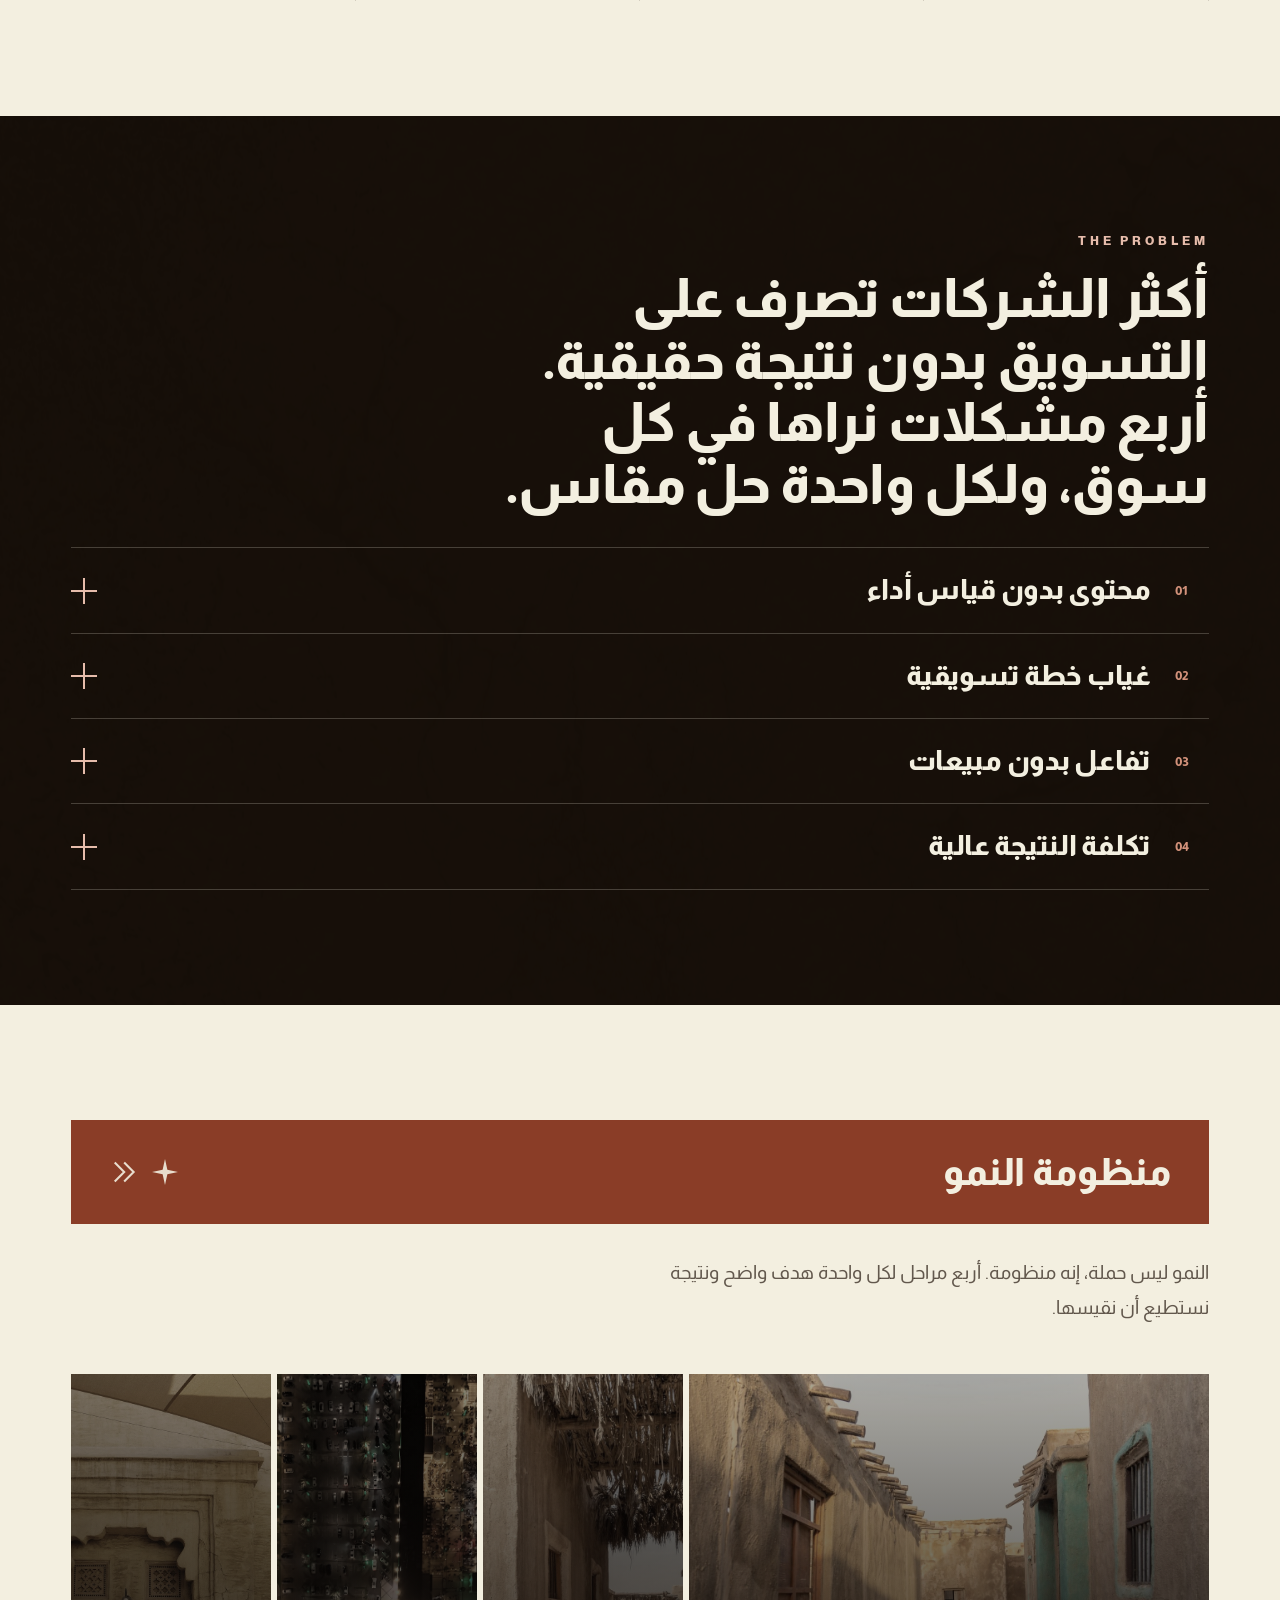
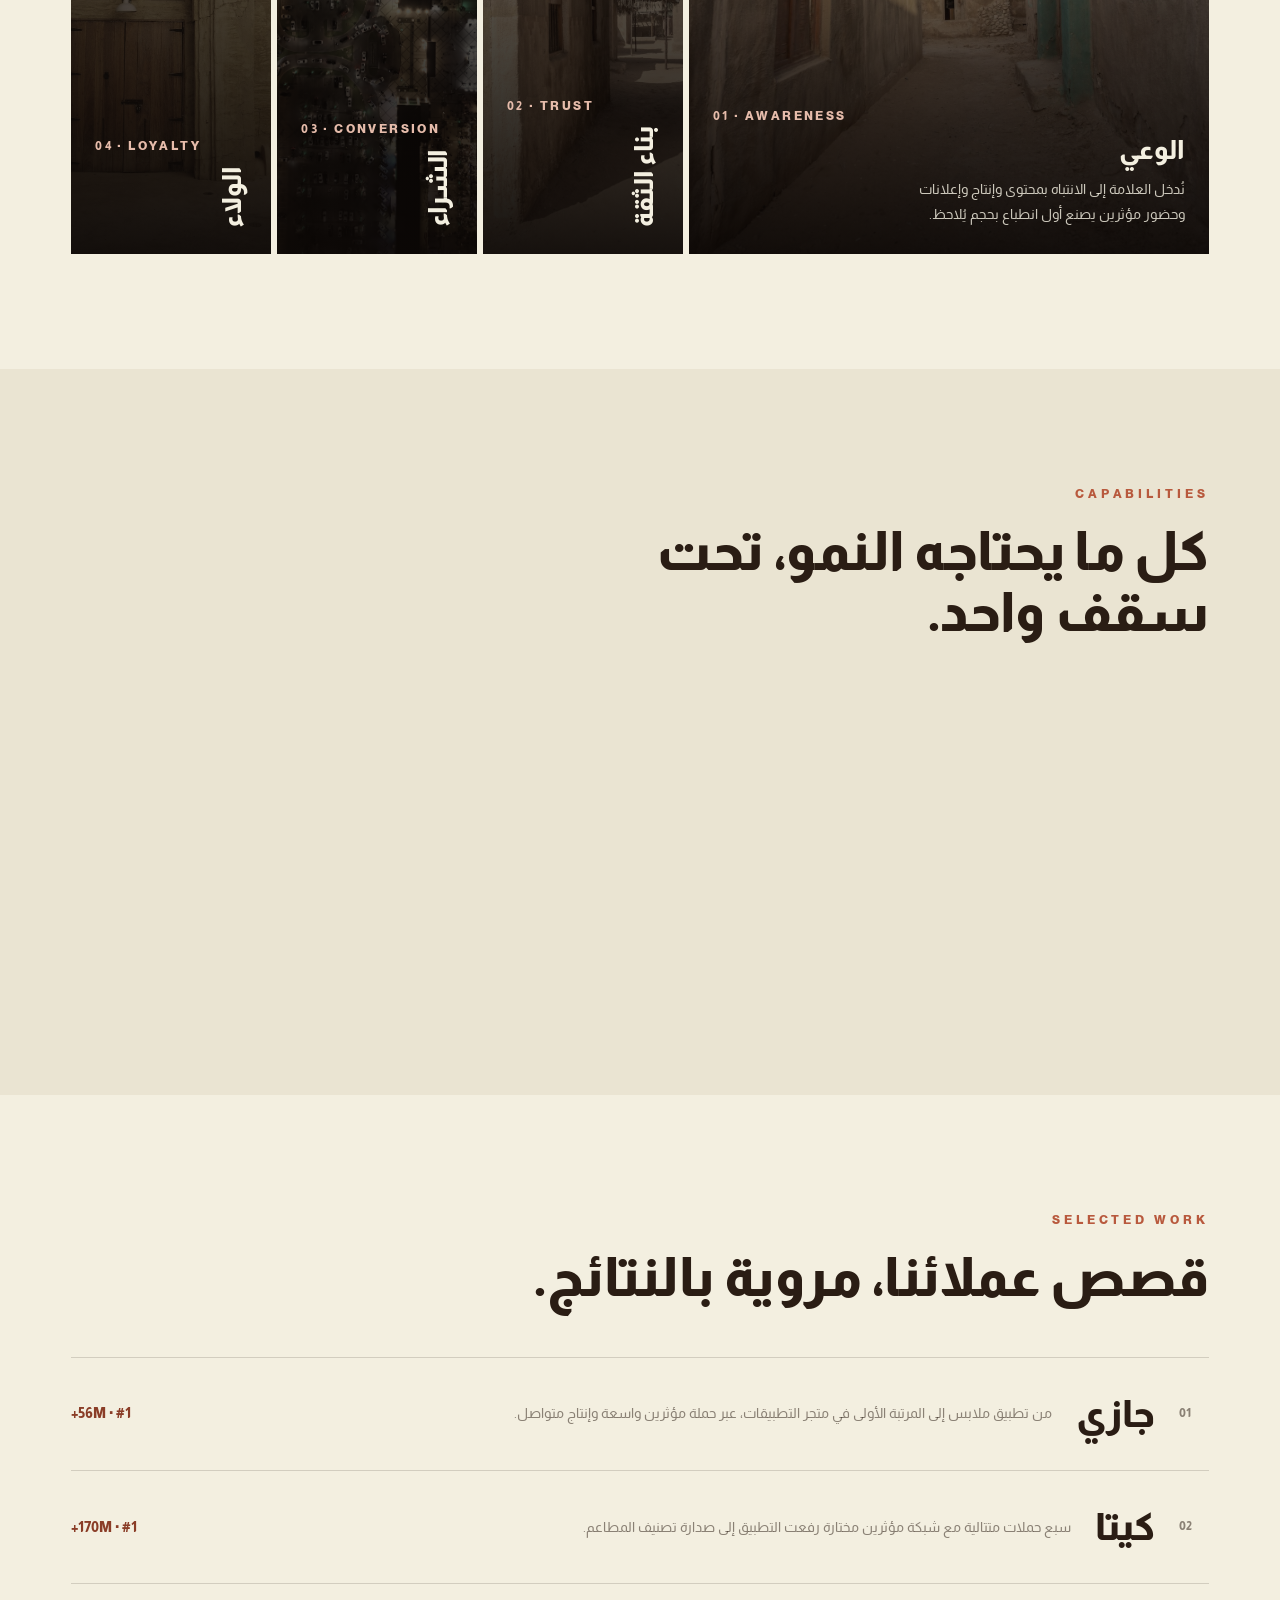
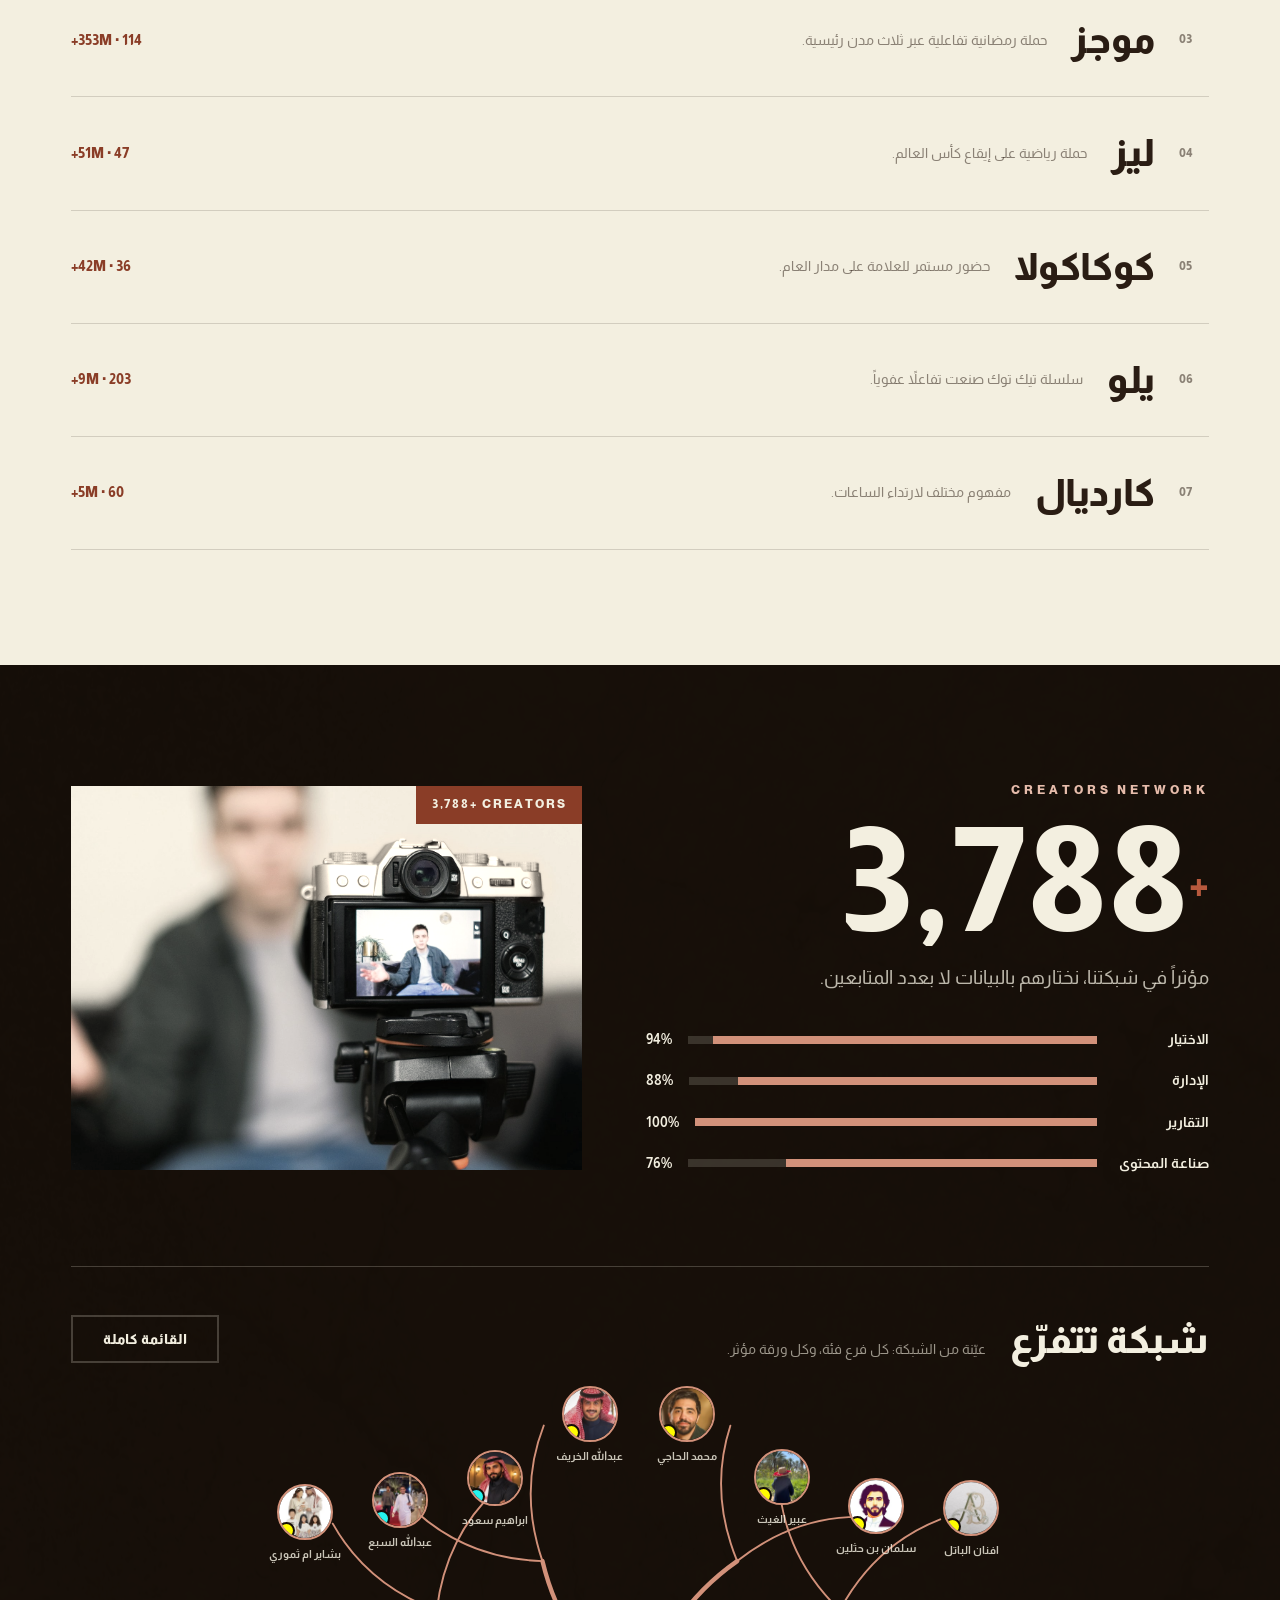
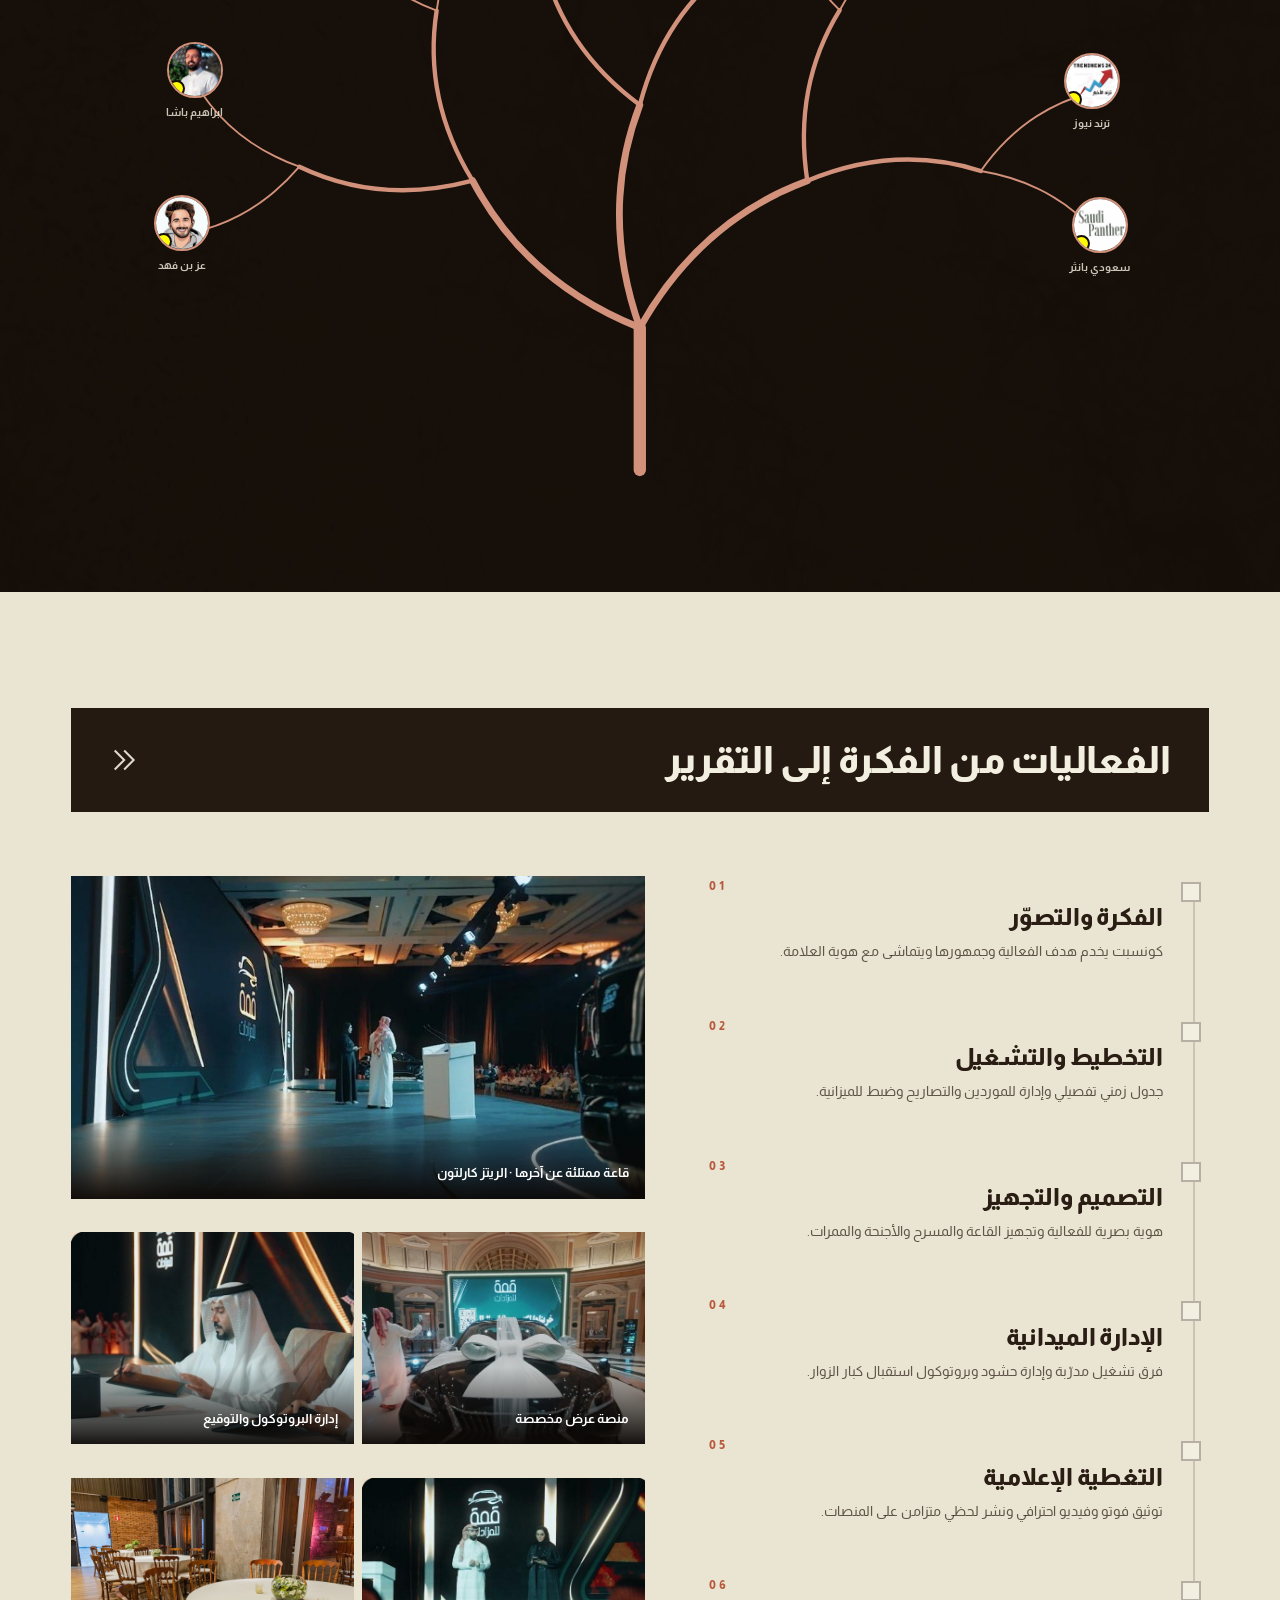
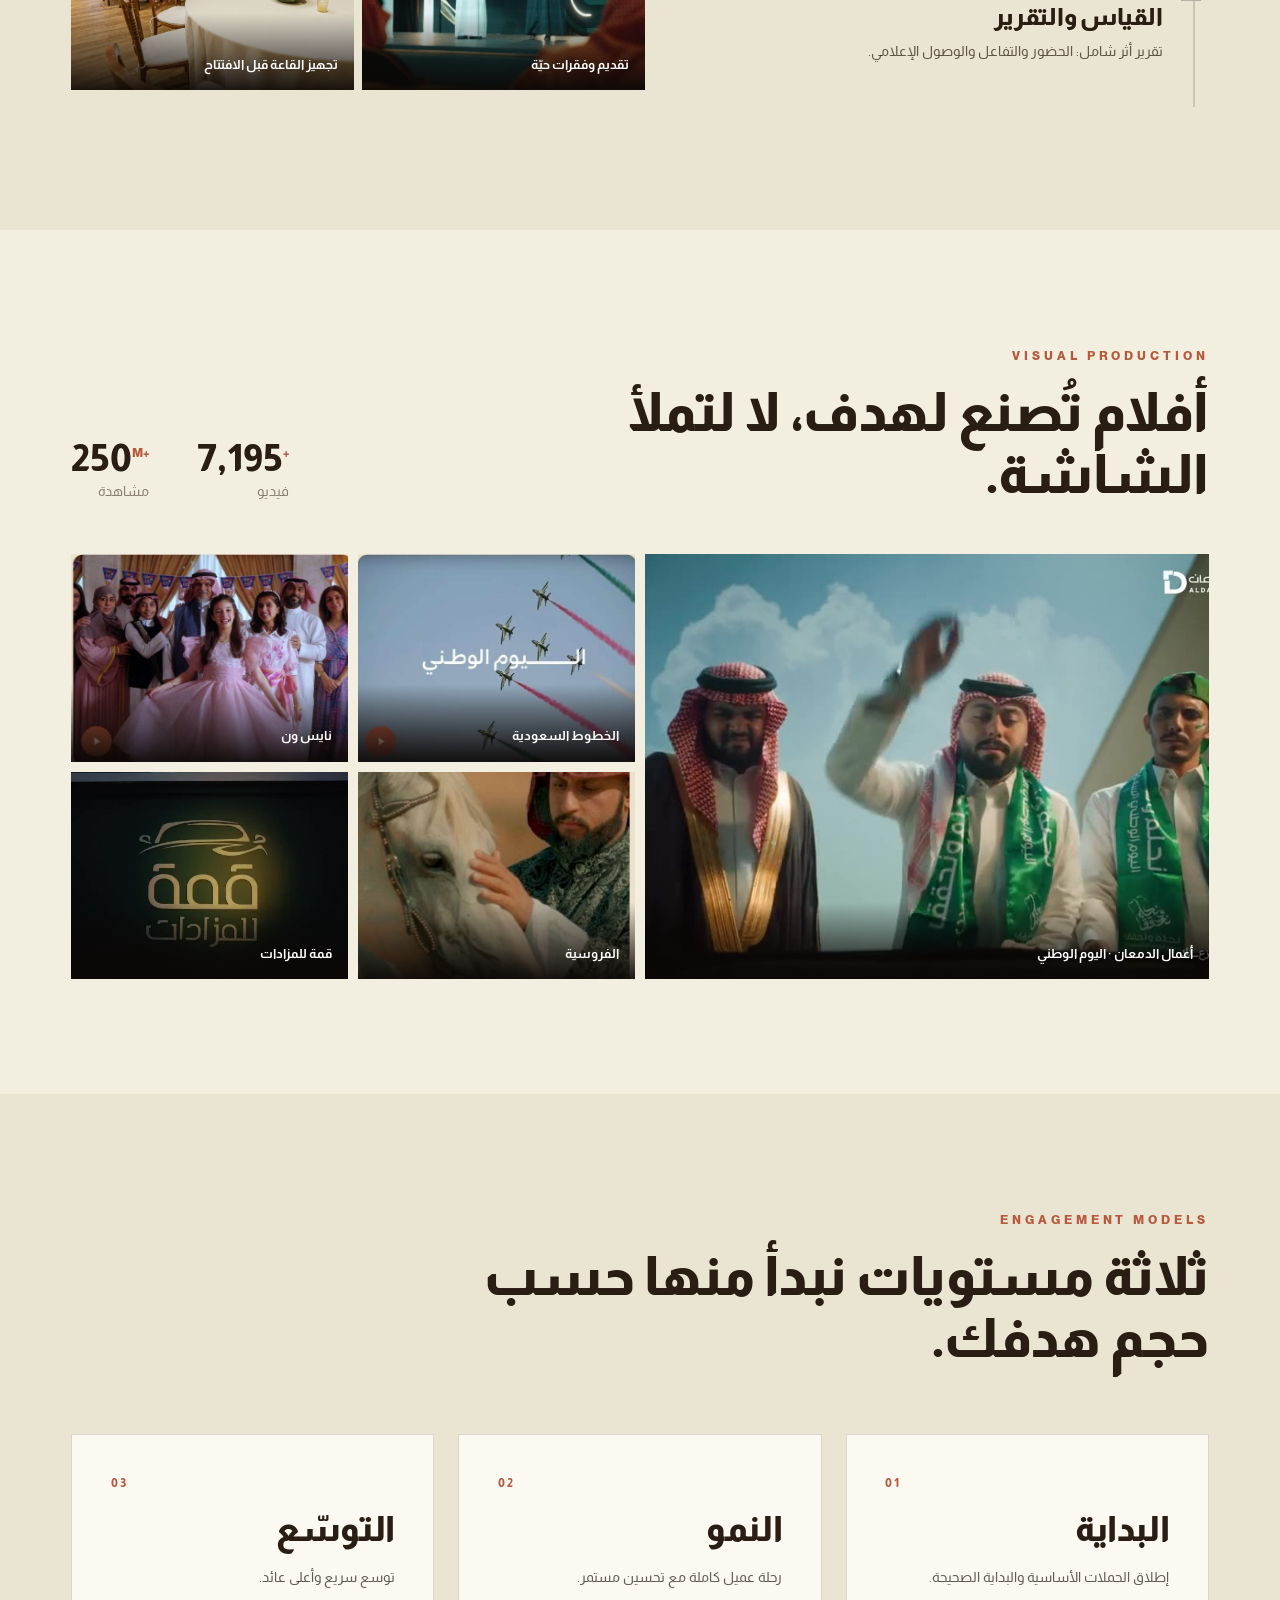
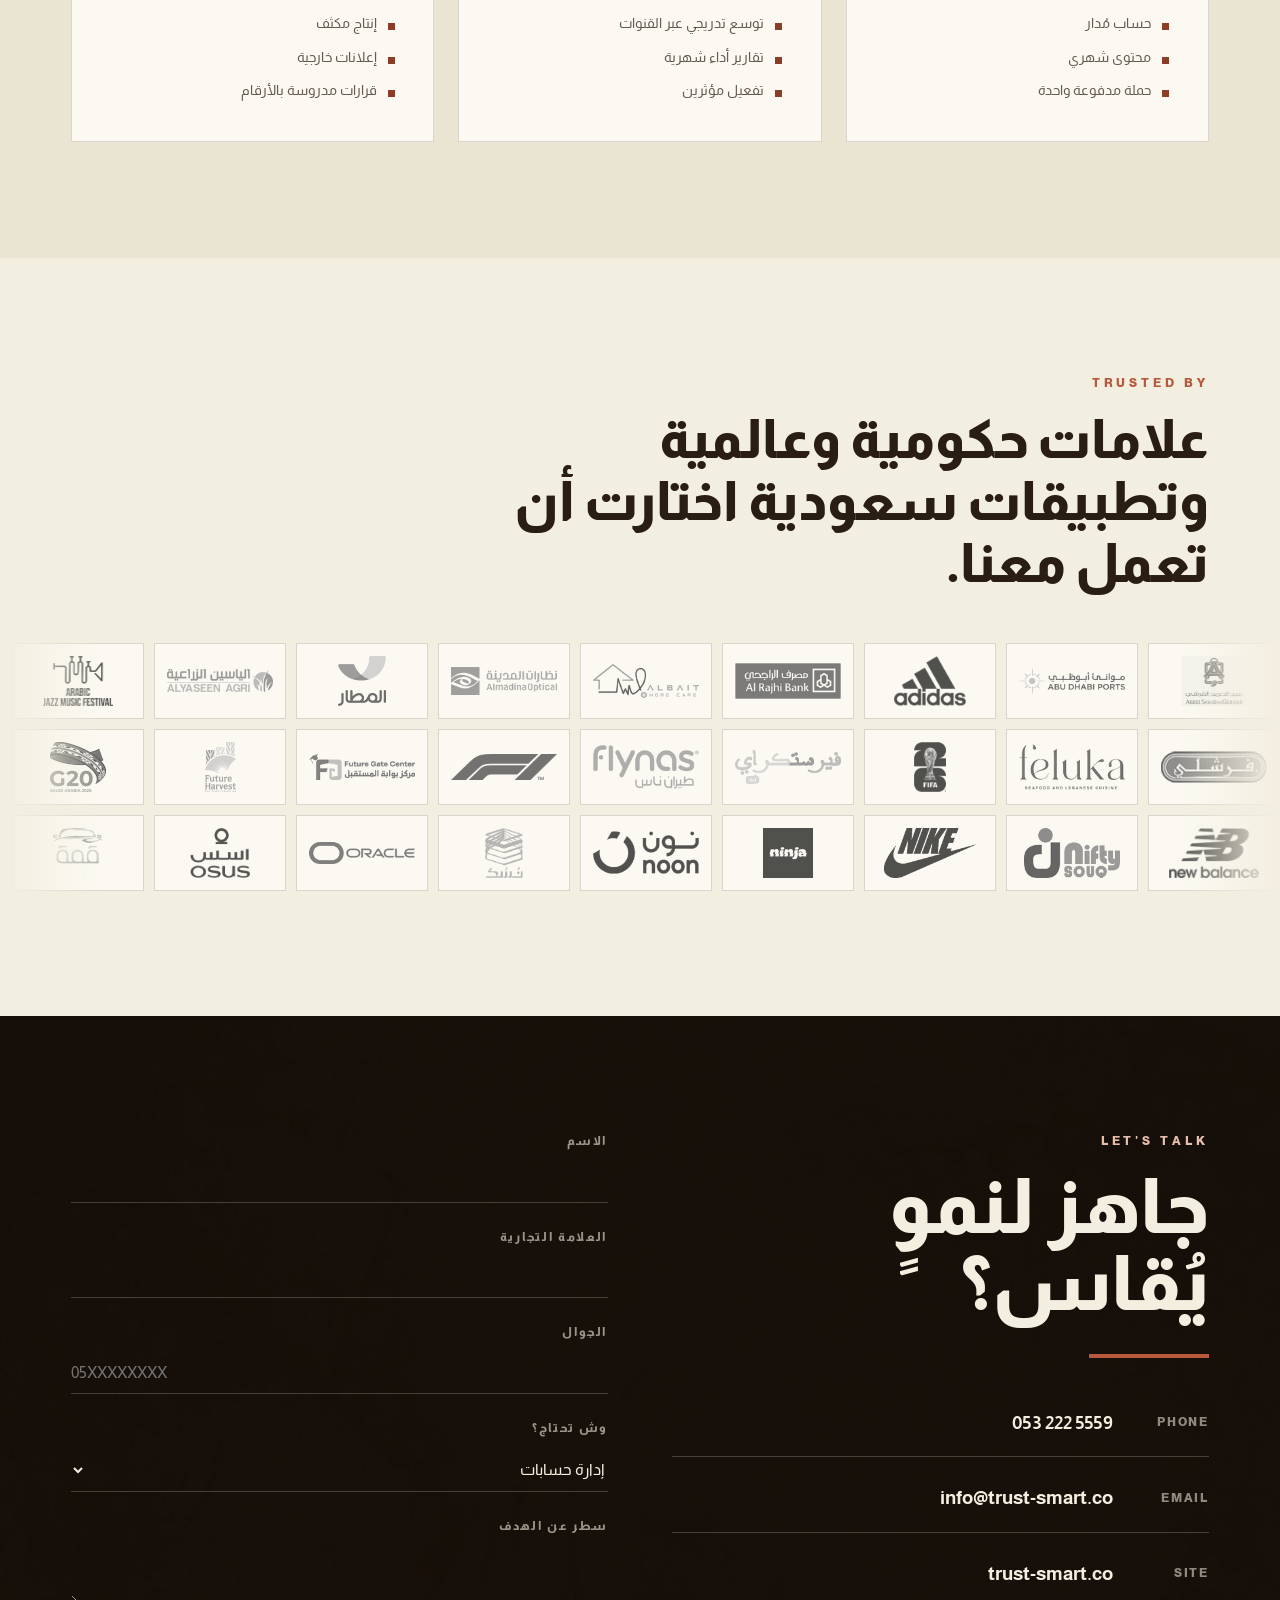
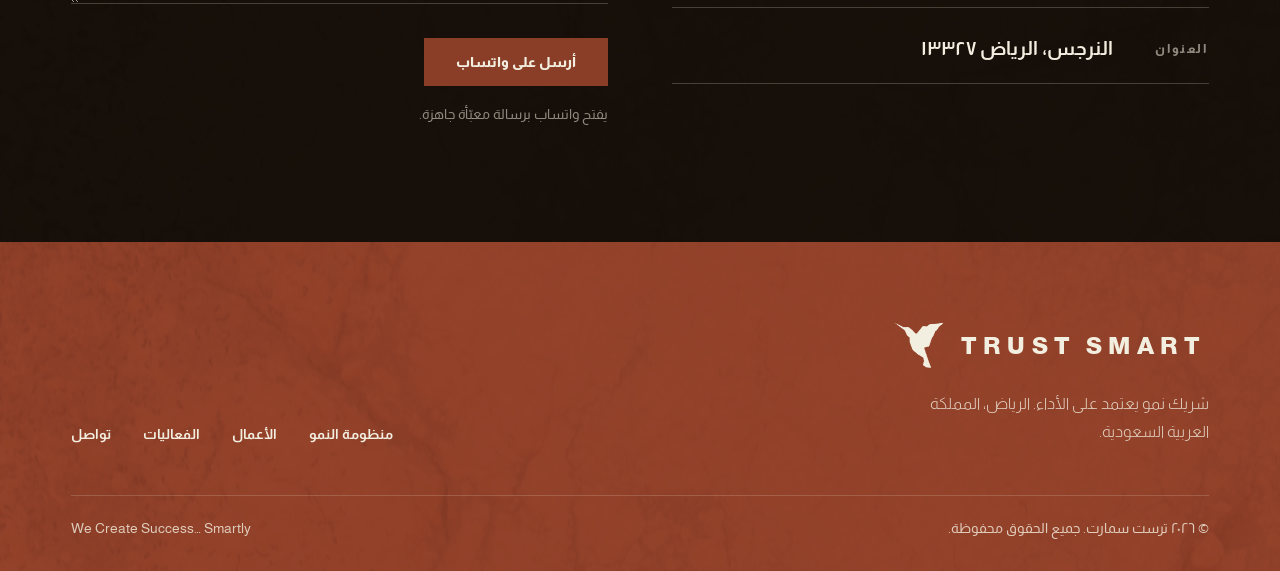
==== commit 82dde008: "شجرة المؤثرين: جذع وفروع تنبت مع التمرير و١٢ ورقة بأسماء وصور Co-Authored-By: Claude <noreply@anthro" ====
--- a/site.html
+++ b/site.html
@@ -209,6 +209,53 @@
 .infshot .tag{position:absolute;inset-inline-end:0;top:0;background:var(--brand);color:var(--paper);
   padding:8px 16px;font-size:12px;font-weight:800;letter-spacing:.16em;direction:ltr}
 
+/* ═══════════════ شجرة المؤثرين ═══════════════ */
+.treehead{display:flex;align-items:flex-end;justify-content:space-between;gap:var(--sp-5);
+  flex-wrap:wrap;margin:clamp(50px,7vw,90px) 0 var(--sp-6);
+  padding-top:var(--sp-7);border-top:1px solid var(--line-dark)}
+.treehead h3{font-size:var(--fs-h2);font-weight:800;color:var(--paper)}
+.treehead p{font-size:var(--fs-sm);color:rgba(243,239,224,.6);flex:1;min-width:220px}
+.tree{position:relative;width:100%;aspect-ratio:1200/720}
+.tree svg{position:absolute;inset:0;width:100%;height:100%;overflow:visible}
+.tree svg path{fill:none;stroke:var(--c-300);stroke-linecap:round;
+  stroke-dasharray:var(--L);stroke-dashoffset:var(--L);transition:stroke-dashoffset 1.1s var(--ease)}
+.tree.in svg path{stroke-dashoffset:0}
+.leaves{position:absolute;inset:0}
+.leaf{position:absolute;transform:translate(-50%,-50%);text-align:center;width:104px;
+  opacity:0;transition:opacity .6s var(--ease),transform .5s var(--ease);cursor:pointer}
+.tree.in .leaf{opacity:1;animation:sway 5s ease-in-out infinite alternate}
+.leaf i{display:block;width:56px;height:56px;margin:0 auto 7px;border-radius:50%;overflow:hidden;
+  border:2px solid var(--c-300);background:var(--e-700);transition:.4s var(--ease);position:relative}
+.leaf i img{width:100%;height:100%;object-fit:cover}
+.leaf i::after{content:"";position:absolute;inset-inline-end:-1px;bottom:-1px;width:13px;height:13px;
+  border-radius:50%;border:2px solid var(--dark)}
+.leaf.snap i::after{background:#FFFC00}
+.leaf.tiktok i::after{background:#25F4EE}
+.leaf b{display:block;font-size:11px;font-weight:700;line-height:1.35;color:rgba(243,239,224,.82);
+  text-wrap:balance}
+.leaf:hover{z-index:5;animation-play-state:paused}
+.leaf:hover i{transform:scale(1.22);border-color:var(--paper)}
+.leaf:hover b{color:var(--paper)}
+@keyframes sway{from{transform:translate(-50%,-50%) rotate(-1.6deg)}
+                to{transform:translate(-50%,calc(-50% - 6px)) rotate(1.6deg)}}
+@media (prefers-reduced-motion:reduce){.tree.in .leaf{animation:none}}
+@media(max-width:900px){.tree{aspect-ratio:1200/820}.leaf{width:80px}
+  .leaf i{width:46px;height:46px}.leaf b{font-size:10px}.leaf.alt{display:none}}
+
+.roster{max-height:0;overflow:hidden;transition:max-height .7s var(--ease)}
+.roster.open{max-height:2600px}
+.rgrid{display:grid;grid-template-columns:repeat(auto-fill,minmax(190px,1fr));gap:2px;
+  margin-top:var(--sp-7);border-top:1px solid var(--line-dark)}
+.rcard{display:flex;align-items:center;gap:12px;padding:14px 12px;background:rgba(243,239,224,.04);
+  transition:.35s var(--ease)}
+.rcard:hover{background:rgba(243,239,224,.12)}
+.rcard img{width:40px;height:40px;border-radius:50%;object-fit:cover;flex:none;background:var(--e-700)}
+.rcard div{min-width:0}
+.rcard b{display:block;font-size:13px;font-weight:800;color:var(--paper);white-space:nowrap;
+  overflow:hidden;text-overflow:ellipsis}
+.rcard span{display:block;font-size:11px;color:rgba(243,239,224,.5);direction:ltr;text-align:right;
+  white-space:nowrap;overflow:hidden;text-overflow:ellipsis}
+
 /* ═══════════════ المنهجية (خط زمني يُرسم) ═══════════════ */
 .track{position:relative;padding-inline-start:46px}
 .track .rail,.track .fill{position:absolute;inset-inline-start:14px;top:8px;bottom:8px;width:2px}
@@ -526,6 +573,20 @@
         <span class="tag">3,788+ CREATORS</span>
       </div>
     </div>
+
+    <!-- شجرة المؤثرين -->
+    <div class="treehead rv">
+      <h3 data-en="A network that branches out">شبكة تتفرّع</h3>
+      <p data-en="A sample of the network — every branch is a category, every leaf is a creator.">
+        عيّنة من الشبكة: كل فرع فئة، وكل ورقة مؤثر.</p>
+      <button class="btn ghost" id="rosterBtn" data-en="Full roster">القائمة كاملة</button>
+    </div>
+    <div class="tree rv" id="tree">
+      <svg id="treesvg" viewBox="0 0 1200 720" preserveAspectRatio="none" aria-hidden="true"></svg>
+      <div class="leaves" id="leaves"></div>
+    </div>
+
+    <div class="roster" id="roster"><div class="rgrid" id="rgrid"></div></div>
   </div>
 </section>
 
@@ -712,6 +773,70 @@
   });
 })();
 
+/* ═══════════ شجرة المؤثرين ═══════════ */
+const INFLUENCERS = [{"i":1,"name":"عز بن فهد","platform":"snap","url":"https://www.snapchat.com/@az_binfahad?locale=ar","handle":"az_binfahad","cat":"فئات عمرية مختلفة","img":"assets/avatars/az_binfahad.jpg"},{"i":2,"name":"ابراهيم باشا","platform":"snap","url":"https://www.snapchat.com/@ibrahimbasha?locale=ar","handle":"ibrahimbasha","cat":"فئات عمرية مختلفة","img":"assets/avatars/ibrahimbasha.jpg"},{"i":3,"name":"بشاير ام ثموري","platform":"snap","url":"https://www.snapchat.com/@bshaeer_al","handle":"bshaeer_al","cat":"فئات عمرية مختلفة","img":"assets/avatars/bshaeer_al.jpg"},{"i":4,"name":"ابراهيم سعود","platform":"tiktok","url":"https://www.tiktok.com/@e5bll?lang=ar","handle":"e5bll","cat":"فئات عمرية مختلفة","img":"assets/avatars/e5bll.jpg"},{"i":5,"name":"عبدالله السبع","platform":"tiktok","url":"https://www.tiktok.com/@7alsabe?lang=ar","handle":"7alsabe","cat":"فئات عمرية مختلفة","img":"assets/avatars/7alsabe.jpg"},{"i":6,"name":"عبدالله الخريف","platform":"snap","url":"https://snapchat.com/t/IrGcGxMA","handle":"abdullahk5","cat":"فئات عمرية مختلفة","img":"assets/avatars/abdullahk5.jpg"},{"i":7,"name":"محمد الحاجي","platform":"snap","url":"https://snapchat.com/t/1cib6MIh","handle":"midoalhajji","cat":"فئات عمرية مختلفة","img":"assets/avatars/midoalhajji.jpg"},{"i":8,"name":"سلمان بن حثلين","platform":"snap","url":"https://www.snapchat.com/@salman1dh?locale=ar","handle":"salman1dh","cat":"فئات عمرية مختلفة","img":"assets/avatars/salman1dh.jpg"},{"i":9,"name":"عبير الغيث","platform":"snap","url":"https://www.snapchat.com/@abeeralghaith91?locale=ar","handle":"abeeralghaith91","cat":"فئات عمرية مختلفة","img":"assets/avatars/abeeralghaith91.jpg"},{"i":10,"name":"افنان الباتل","platform":"snap","url":"https://www.snapchat.com/@iafnanalbatel?locale=ar","handle":"iafnanalbatel","cat":"فئات عمرية مختلفة","img":"assets/avatars/iafnanalbatel.jpg"},{"i":11,"name":"نايف حمدان","platform":"snap","url":"","handle":"","cat":"فئات عمرية مختلفة","img":null},{"i":12,"name":"ترند نيوز","platform":"snap","url":"https://www.snapchat.com/@trendnews24?locale=ar","handle":"trendnews24","cat":"فئات عمرية مختلفة","img":"assets/avatars/trendnews24.jpg"},{"i":13,"name":"سعودي بانثر","platform":"snap","url":"https://www.snapchat.com/@saudi.panther?locale=ar","handle":"saudi.panther","cat":"فئات عمرية مختلفة","img":"assets/avatars/saudi.panther.jpg"},{"i":15,"name":"هند الفوزان","platform":"snap","url":"https://www.snapchat.com/@hind_alfawzan","handle":"hind_alfawzan","cat":"فئة الأمهات","img":"assets/avatars/hind_alfawzan.jpg"},{"i":16,"name":"محمد النحيت","platform":"snap","url":"https://www.snapchat.com/@m_alnhet","handle":"m_alnhet","cat":"فئة الأمهات","img":"assets/avatars/m_alnhet.jpg"},{"i":17,"name":"اروى الناصر ( ام نوره )","platform":"snap","url":"https://snapchat.com/t/r3lapvuO","handle":"arwa_naseer","cat":"فئة الأمهات","img":"assets/avatars/arwa_naseer.jpg"},{"i":18,"name":"غرفه معلمات","platform":"snap","url":"https://www.snapchat.com/@teachers_room","handle":"teachers_room","cat":"فئة الأمهات","img":"assets/avatars/teachers_room.jpg"},{"i":19,"name":"ندى العلي","platform":"snap","url":"https://www.snapchat.com/@nada_ali667?locale=ar","handle":"nada_ali667","cat":"فئة الأمهات","img":"assets/avatars/nada_ali667.jpg"},{"i":20,"name":"اروى التركي","platform":"snap","url":"https://www.snapchat.com/@arwa.homaidan?locale=ar","handle":"arwa.homaidan","cat":"فئة الأمهات","img":"assets/avatars/arwa.homaidan.jpg"},{"i":21,"name":"ريقيرو","platform":"snap","url":"https://www.snapchat.com/@reegero?locale=ar","handle":"reegero","cat":"فئة الأمهات","img":"assets/avatars/reegero.jpg"},{"i":22,"name":"حمدي الفريدي","platform":"snap","url":"https://www.snapchat.com/@hamdy_ss","handle":"hamdy_ss","cat":"فئة الأمهات","img":"assets/avatars/hamdy_ss.jpg"},{"i":23,"name":"وليد الدواس","platform":"snap","url":"https://www.snapchat.com/@iwaled575?locale=ar","handle":"iwaled575","cat":"فئة الأمهات","img":"assets/avatars/iwaled575.jpg"},{"i":24,"name":"عبدالمجيد الفوزان","platform":"snap","url":"https://www.snapchat.com/@mjeedalfawzan","handle":"mjeedalfawzan","cat":"فئة الأمهات","img":"assets/avatars/mjeedalfawzan.jpg"},{"i":25,"name":"ام جمعان","platform":"snap","url":"https://www.snapchat.com/@ash.06a","handle":"ash.06a","cat":"فئة الأمهات","img":"assets/avatars/ash.06a.jpg"},{"i":27,"name":"شونق","platform":"snap","url":"https://www.snapchat.com/@shongxbong_yt","handle":"shongxbong_yt","cat":"الفئة الشبابية","img":"assets/avatars/shongxbong_yt.jpg"},{"i":28,"name":"مجرم قيمز","platform":"snap","url":"https://www.snapchat.com/@mjrmgems","handle":"mjrmgems","cat":"الفئة الشبابية","img":"assets/avatars/mjrmgems.jpg"},{"i":29,"name":"محمد اودن","platform":"snap","url":"https://www.snapchat.com/@mohammed_oden?locale=ar","handle":"mohammed_oden","cat":"الفئة الشبابية","img":"assets/avatars/mohammed_oden.jpg"},{"i":30,"name":"في وار","platform":"snap","url":"https://www.snapchat.com/@osvwar","handle":"osvwar","cat":"الفئة الشبابية","img":"assets/avatars/osvwar.jpg"},{"i":31,"name":"عزيز","platform":"snap","url":"https://www.snapchat.com/@azizsamily","handle":"azizsamily","cat":"الفئة الشبابية","img":"assets/avatars/azizsamily.jpg"},{"i":32,"name":"دحومي 999","platform":"snap","url":"https://www.snapchat.com/@d7oomysnap?locale=ar","handle":"d7oomysnap","cat":"الفئة الشبابية","img":"assets/avatars/d7oomysnap.jpg"},{"i":33,"name":"طلال فايروس","platform":"snap","url":"https://www.snapchat.com/@virussyyy/spotlight/W7_EDlXWTBiXAEEniNoMPwAAYYXB2Ym5rZnVyAZK2v8VpAZK2v4RDAAAAAQ","handle":"virussyyy","cat":"الفئة الشبابية","img":"assets/avatars/virussyyy.jpg"},{"i":34,"name":"سناب فيرفول","platform":"snap","url":"https://www.snapchat.com/@ffearfful?locale=ar","handle":"ffearfful","cat":"الفئة الشبابية","img":"assets/avatars/ffearfful.jpg"},{"i":35,"name":"ابو عابد باور","platform":"tiktok","url":"https://www.tiktok.com/@xabo3abd1?lang=ar","handle":"xabo3abd1","cat":"الفئة الشبابية","img":"assets/avatars/xabo3abd1.jpg"},{"i":36,"name":"مشعل بن خالد","platform":"snap","url":"https://www.snapchat.com/@i_m4l?locale=ar","handle":"i_m4l","cat":"الفئة الشبابية","img":"assets/avatars/i_m4l.jpg"},{"i":37,"name":"طارق الحربي","platform":"snap","url":"https://www.snapchat.com/@tariq_alharbi80","handle":"tariq_alharbi80","cat":"الفئة الشبابية","img":"assets/avatars/tariq_alharbi80.jpg"},{"i":38,"name":"إلياس السته","platform":"tiktok","url":"https://www.tiktok.com/@elias_setta?lang=ar","handle":"elias_setta","cat":"الفئة الشبابية","img":"assets/avatars/elias_setta.jpg"},{"i":39,"name":"فيصل الشهري","platform":"tiktok","url":"https://www.tiktok.com/@faisal_alshehri7?lang=ar","handle":"faisal_alshehri7","cat":"الفئة الشبابية","img":"assets/avatars/faisal_alshehri7.jpg"},{"i":40,"name":"فيصل الشثري","platform":"tiktok","url":"https://www.tiktok.com/@faisxal33?lang=ar","handle":"faisxal33","cat":"الفئة الشبابية","img":"assets/avatars/faisxal33.jpg"},{"i":41,"name":"ابو داحم","platform":"tiktok","url":"https://www.tiktok.com/@9.um?lang=ar","handle":"9.um","cat":"الفئة الشبابية","img":"assets/avatars/9.um.jpg"},{"i":42,"name":"فراس المباركي","platform":"tiktok","url":"https://www.tiktok.com/@ferasjtl?lang=ar","handle":"ferasjtl","cat":"الفئة الشبابية","img":"assets/avatars/ferasjtl.jpg"},{"i":43,"name":"باسل الفرد","platform":"tiktok","url":"https://www.tiktok.com/@saybasl?lang=ar","handle":"saybasl","cat":"الفئة الشبابية","img":"assets/avatars/saybasl.jpg"},{"i":44,"name":"فارس","platform":"tiktok","url":"https://www.tiktok.com/@frs97_/video/7341373806939835650?_r=1&_t=ZS-98ivxhgu49A","handle":"frs97_","cat":"الفئة الشبابية","img":"assets/avatars/frs97_.jpg"}];
+const INF = [];   // تُملأ من assets/influencers.json المحقون أدناه
+INF.push(...INFLUENCERS);
+
+(function tree(){
+  const W=1200,H=720, svg=document.getElementById('treesvg'), box=document.getElementById('leaves');
+  let seed=11;                                  // عشوائية ثابتة: نفس الشجرة في كل تحميل
+  const rnd=()=>((seed=seed*1103515245+12345&0x7fffffff)/0x7fffffff-.5);
+  const tips=[], paths=[];
+
+  function branch(x,y,ang,len,depth){
+    const x2=x+Math.cos(ang)*len, y2=y-Math.sin(ang)*len;
+    const cx=x+Math.cos(ang+.34)*len*.55, cy=y-Math.sin(ang+.34)*len*.55;   // انحناء طفيف
+    paths.push({d:`M${x.toFixed(1)} ${y.toFixed(1)} Q${cx.toFixed(1)} ${cy.toFixed(1)} ${x2.toFixed(1)} ${y2.toFixed(1)}`,
+                w:2+depth*2.6, depth});
+    if(depth===0){ tips.push({x:x2,y:y2}); return }
+    const spread=.62+rnd()*.14;
+    branch(x2,y2,ang+spread,len*.78,depth-1);
+    branch(x2,y2,ang-spread,len*.78,depth-1);
+  }
+
+  const trunk=150, base={x:W/2,y:H-8};
+  paths.push({d:`M${base.x} ${base.y} L${base.x} ${base.y-trunk}`, w:13, depth:3});
+  [2.42,Math.PI/2,.72].forEach(a=>branch(base.x, base.y-trunk, a, 235, 2));   // ٣ × ٤ = ١٢ طرفاً
+
+  // إبعاد الأطراف المتلاصقة أفقياً حتى لا تتداخل الأسماء
+  for(let k=0;k<60;k++) for(let a=0;a<tips.length;a++) for(let b=a+1;b<tips.length;b++){
+    const A=tips[a],B=tips[b];
+    if(Math.abs(A.y-B.y)>96) continue;
+    const dx=B.x-A.x, need=100;
+    if(Math.abs(dx)<need){ const push=(need-Math.abs(dx))/2*(dx<0?-1:1); A.x-=push; B.x+=push }
+  }
+  tips.forEach(t=>t.x=Math.max(70,Math.min(W-70,t.x)));
+
+  svg.innerHTML = paths.map(p=>
+    `<path d="${p.d}" stroke-width="${p.w}" style="--L:1400;transition-delay:${(3-p.depth)*.2}s"/>`).join('');
+
+  const byX=[...tips].sort((a,b)=>a.x-b.x);
+  byX.forEach((t,r)=>t.alt = r%2===1);          // نصف الأوراق يختفي على الشاشات الصغيرة
+
+  const pick = INF.filter(i=>i.img);
+  box.innerHTML = tips.map((t,i)=>{
+    const inf = pick[i % pick.length];
+    return `<a class="leaf ${inf.platform}${t.alt?' alt':''}" href="${inf.url}" target="_blank" rel="noopener"
+      style="left:${(t.x/W*100).toFixed(2)}%;top:${(t.y/H*100).toFixed(2)}%;
+             transition-delay:${(.85 + i*.045).toFixed(2)}s;animation-delay:-${(i*.37).toFixed(2)}s"
+      title="${inf.name} · ${inf.cat}">
+      <i><img src="${inf.img}" alt="${inf.name}" loading="lazy"></i><b>${inf.name}</b></a>`;
+  }).join('');
+
+  // القائمة كاملة
+  document.getElementById('rgrid').innerHTML = INF.map(i=>
+    `<a class="rcard" href="${i.url}" target="_blank" rel="noopener">
+       <img src="${i.img||'assets/brand/bird-src.png'}" alt="" loading="lazy">
+       <div><b>${i.name}</b><span>@${i.handle}</span></div></a>`).join('');
+  const rb=document.getElementById('rosterBtn'), rs=document.getElementById('roster');
+  rb.onclick=()=>{
+    const open=rs.classList.toggle('open');
+    rb.textContent = open ? (document.documentElement.lang==='en'?'Hide roster':'إخفاء القائمة')
+                          : (document.documentElement.lang==='en'?'Full roster':'القائمة كاملة');
+  };
+})();
+
 /* ═══════════ الهيدر وشريط التقدّم ═══════════ */
 const hdr=document.getElementById('hdr'), bar=document.getElementById('bar');
 addEventListener('scroll',()=>{
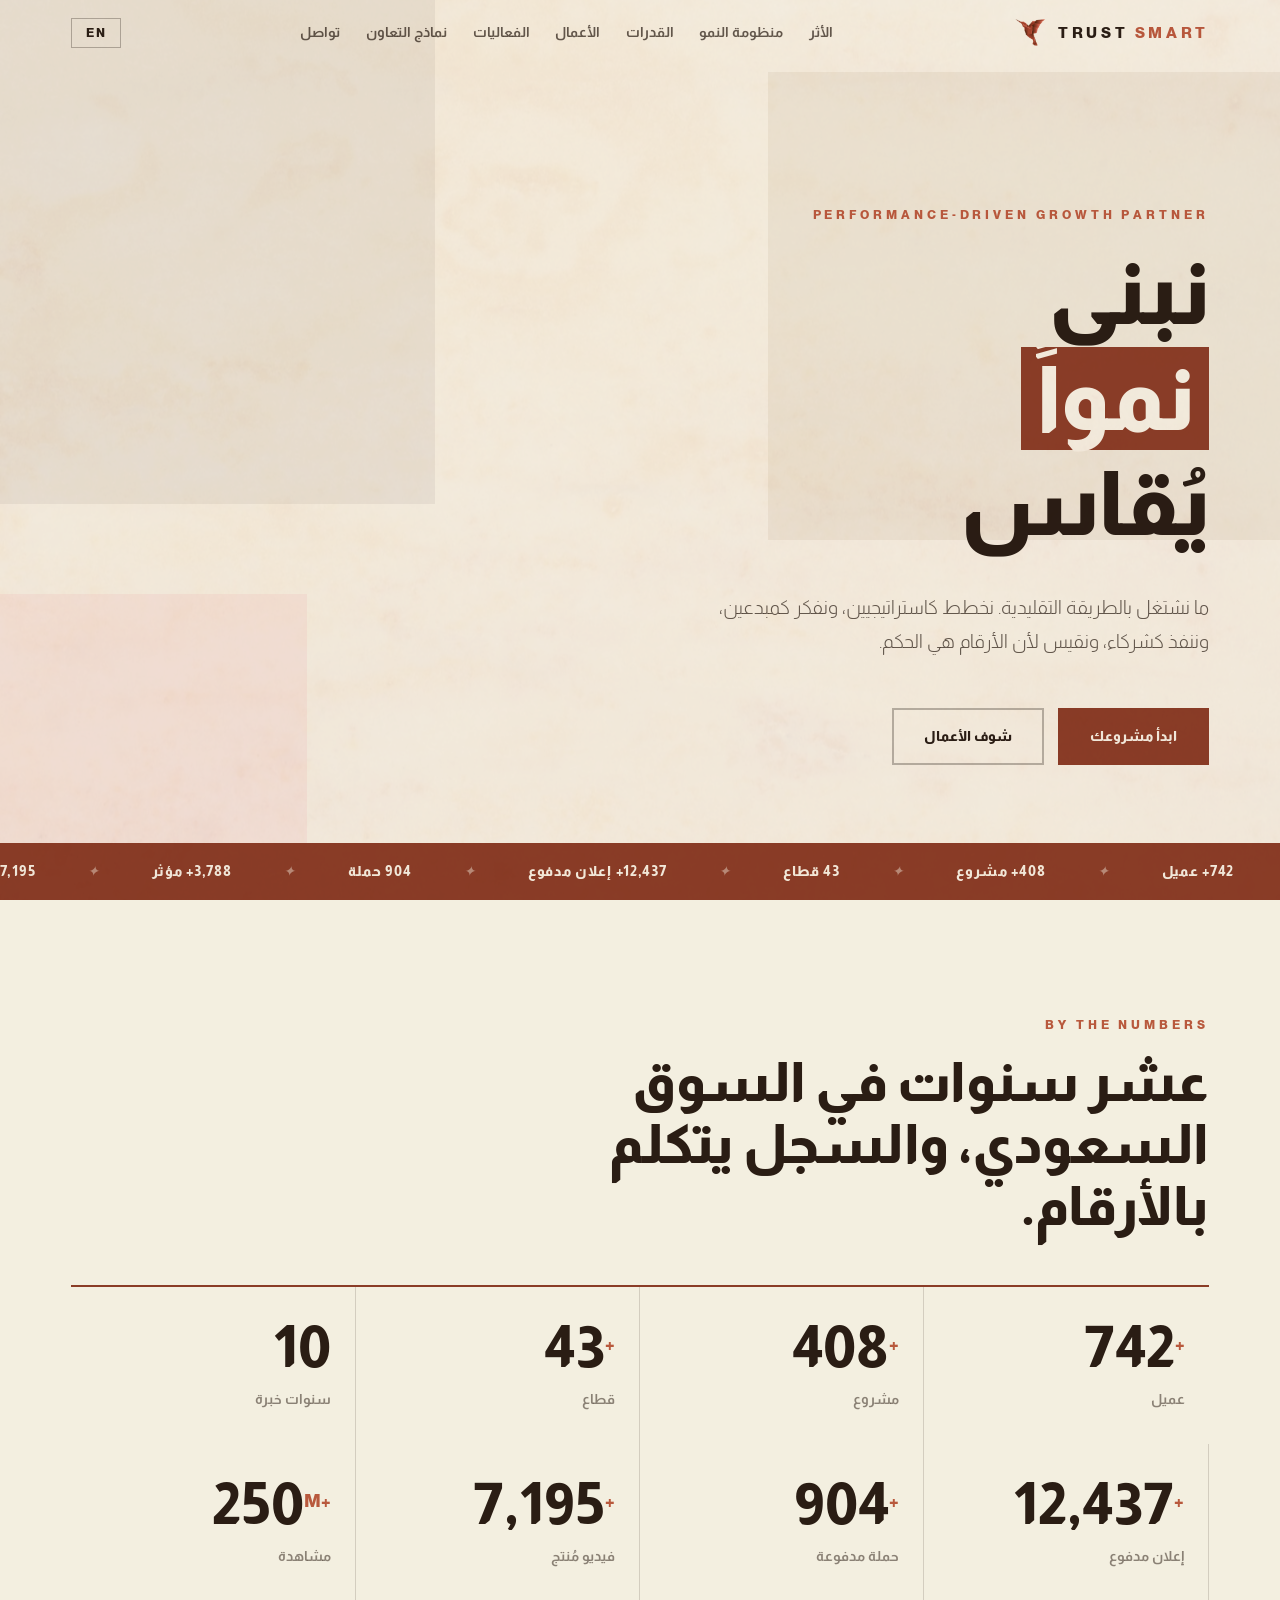
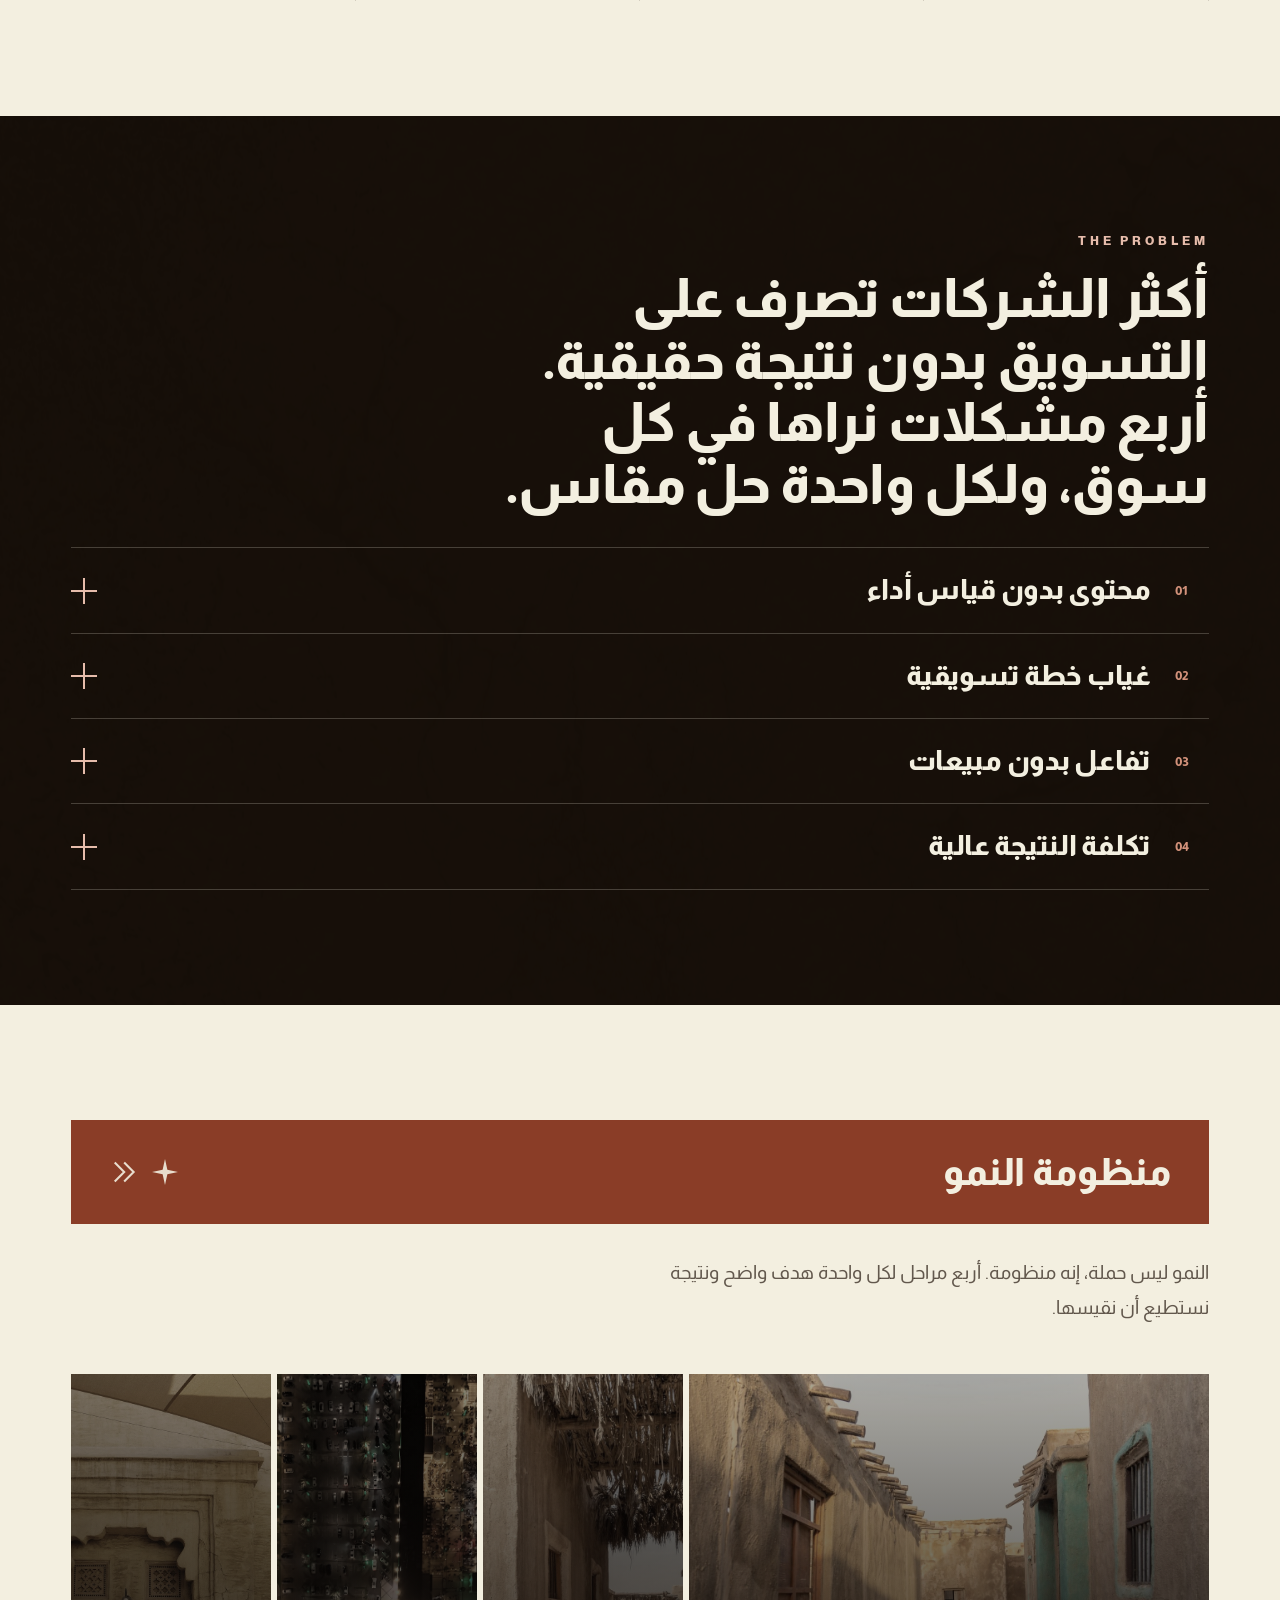
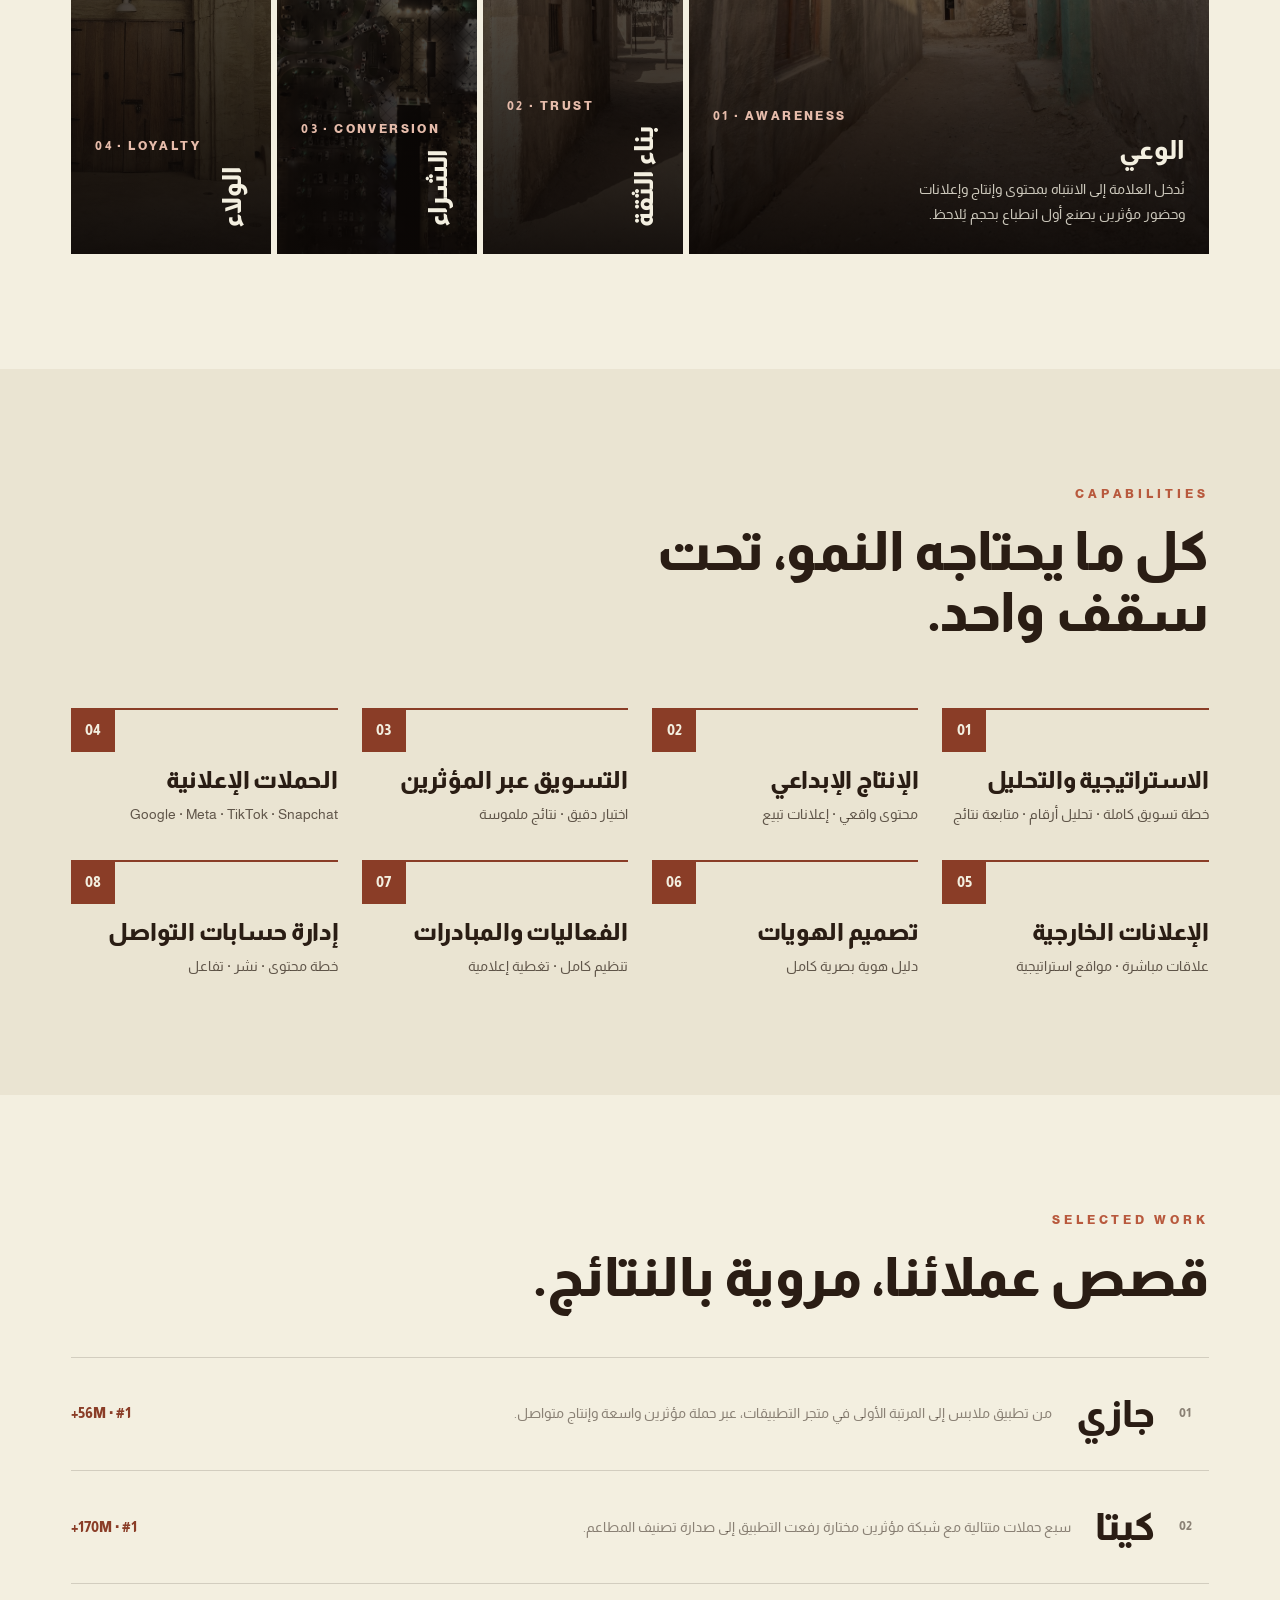
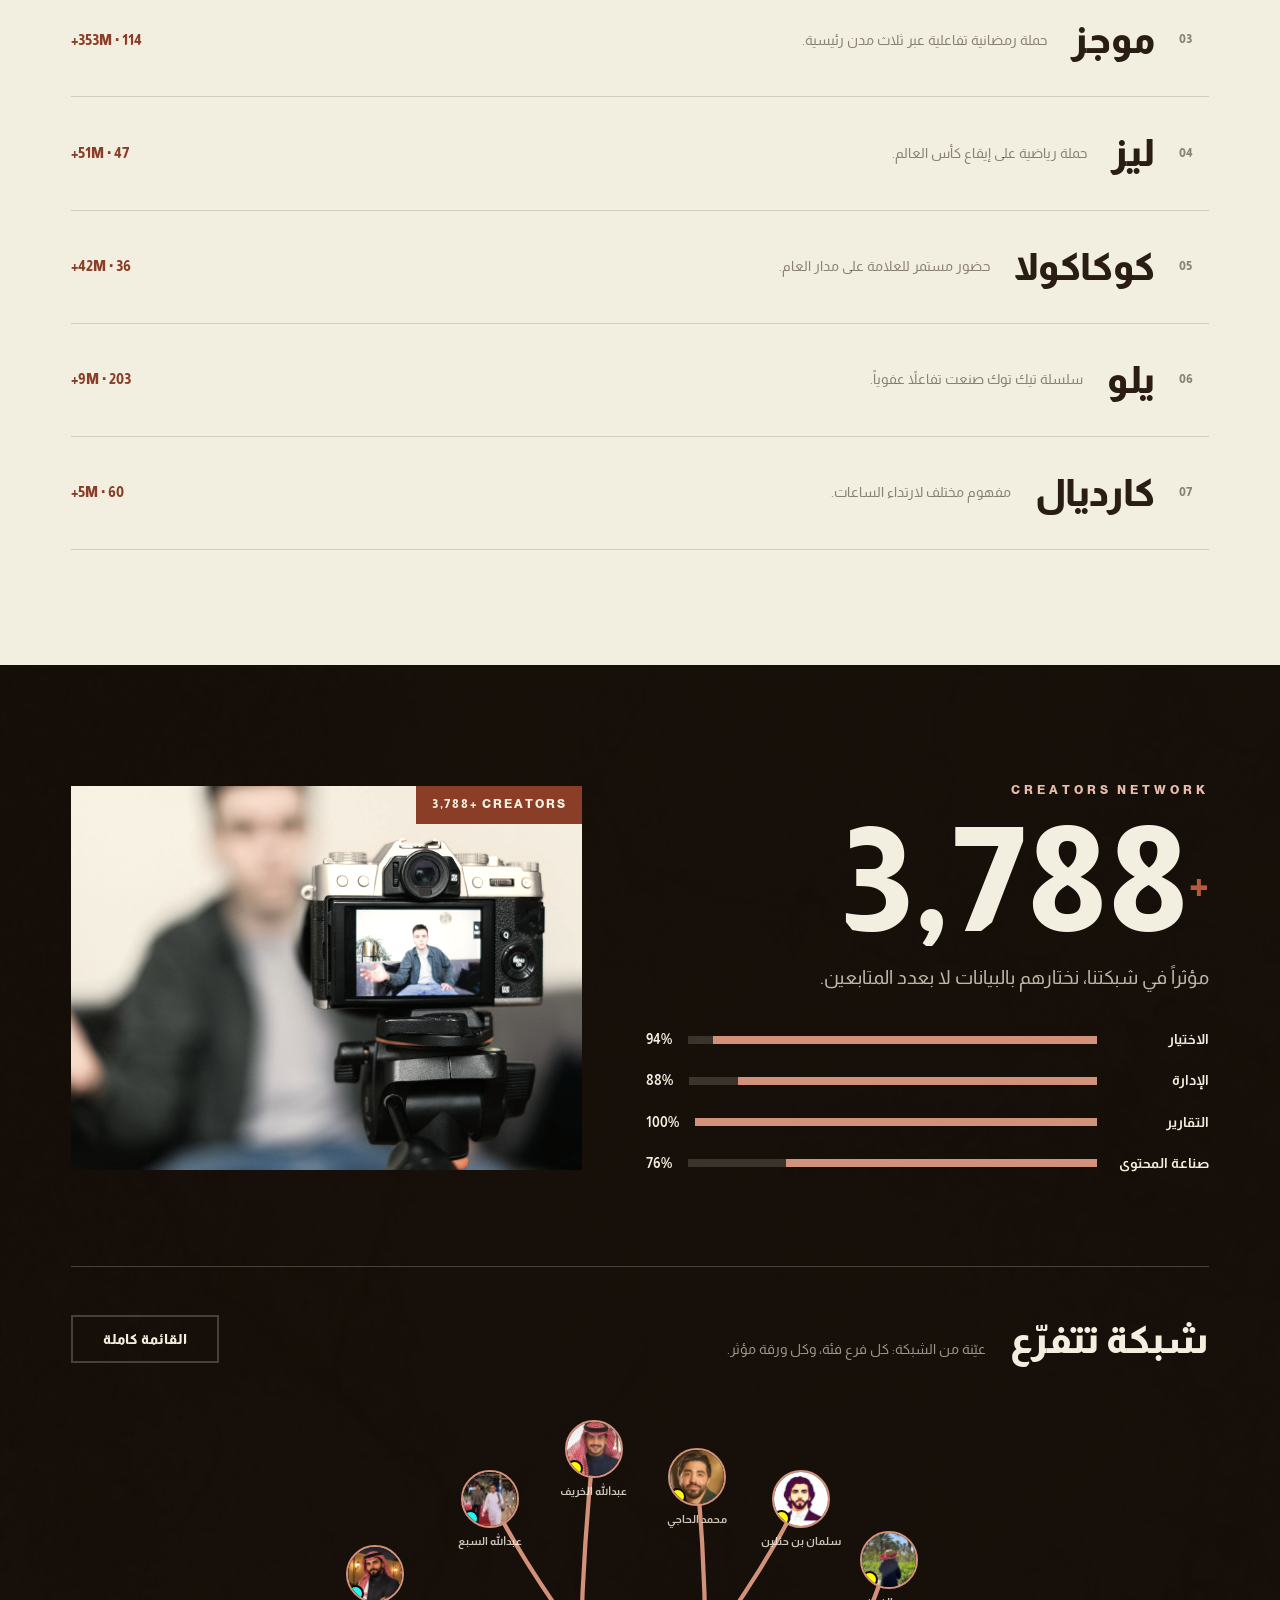
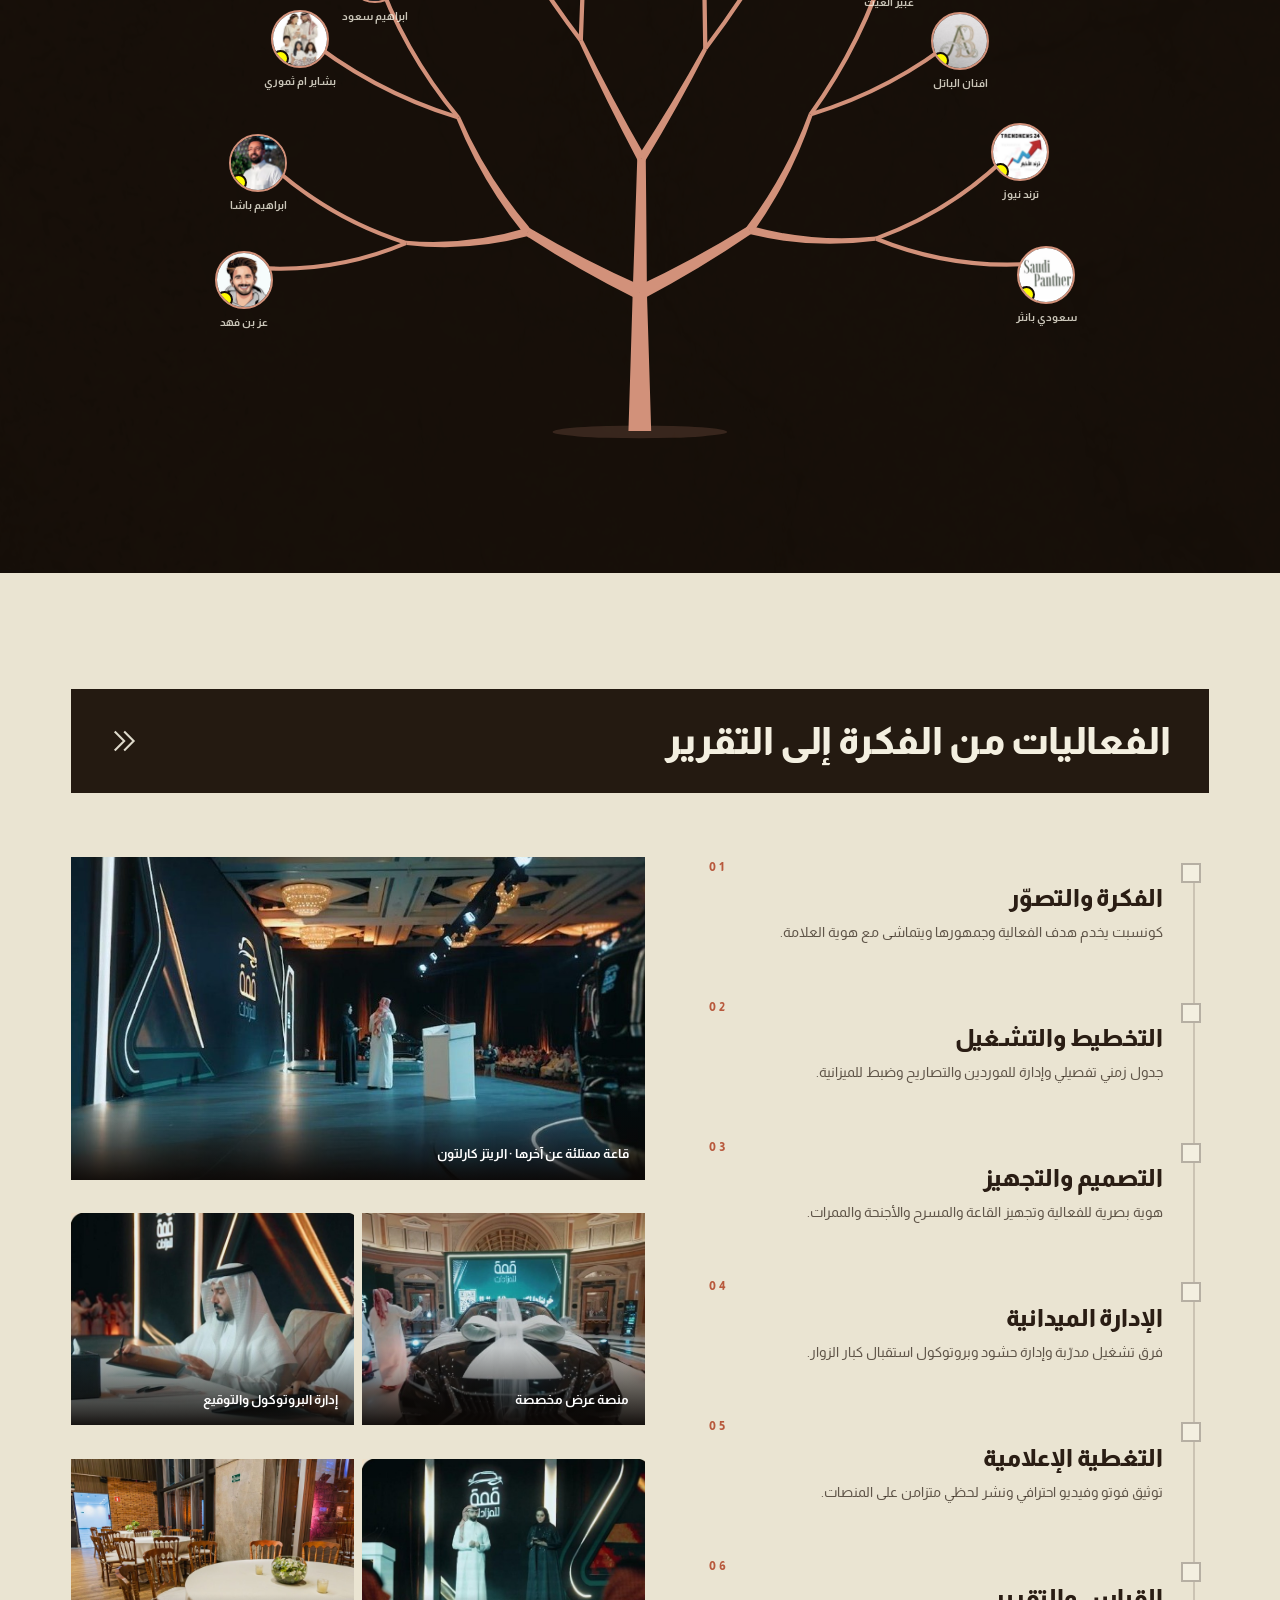
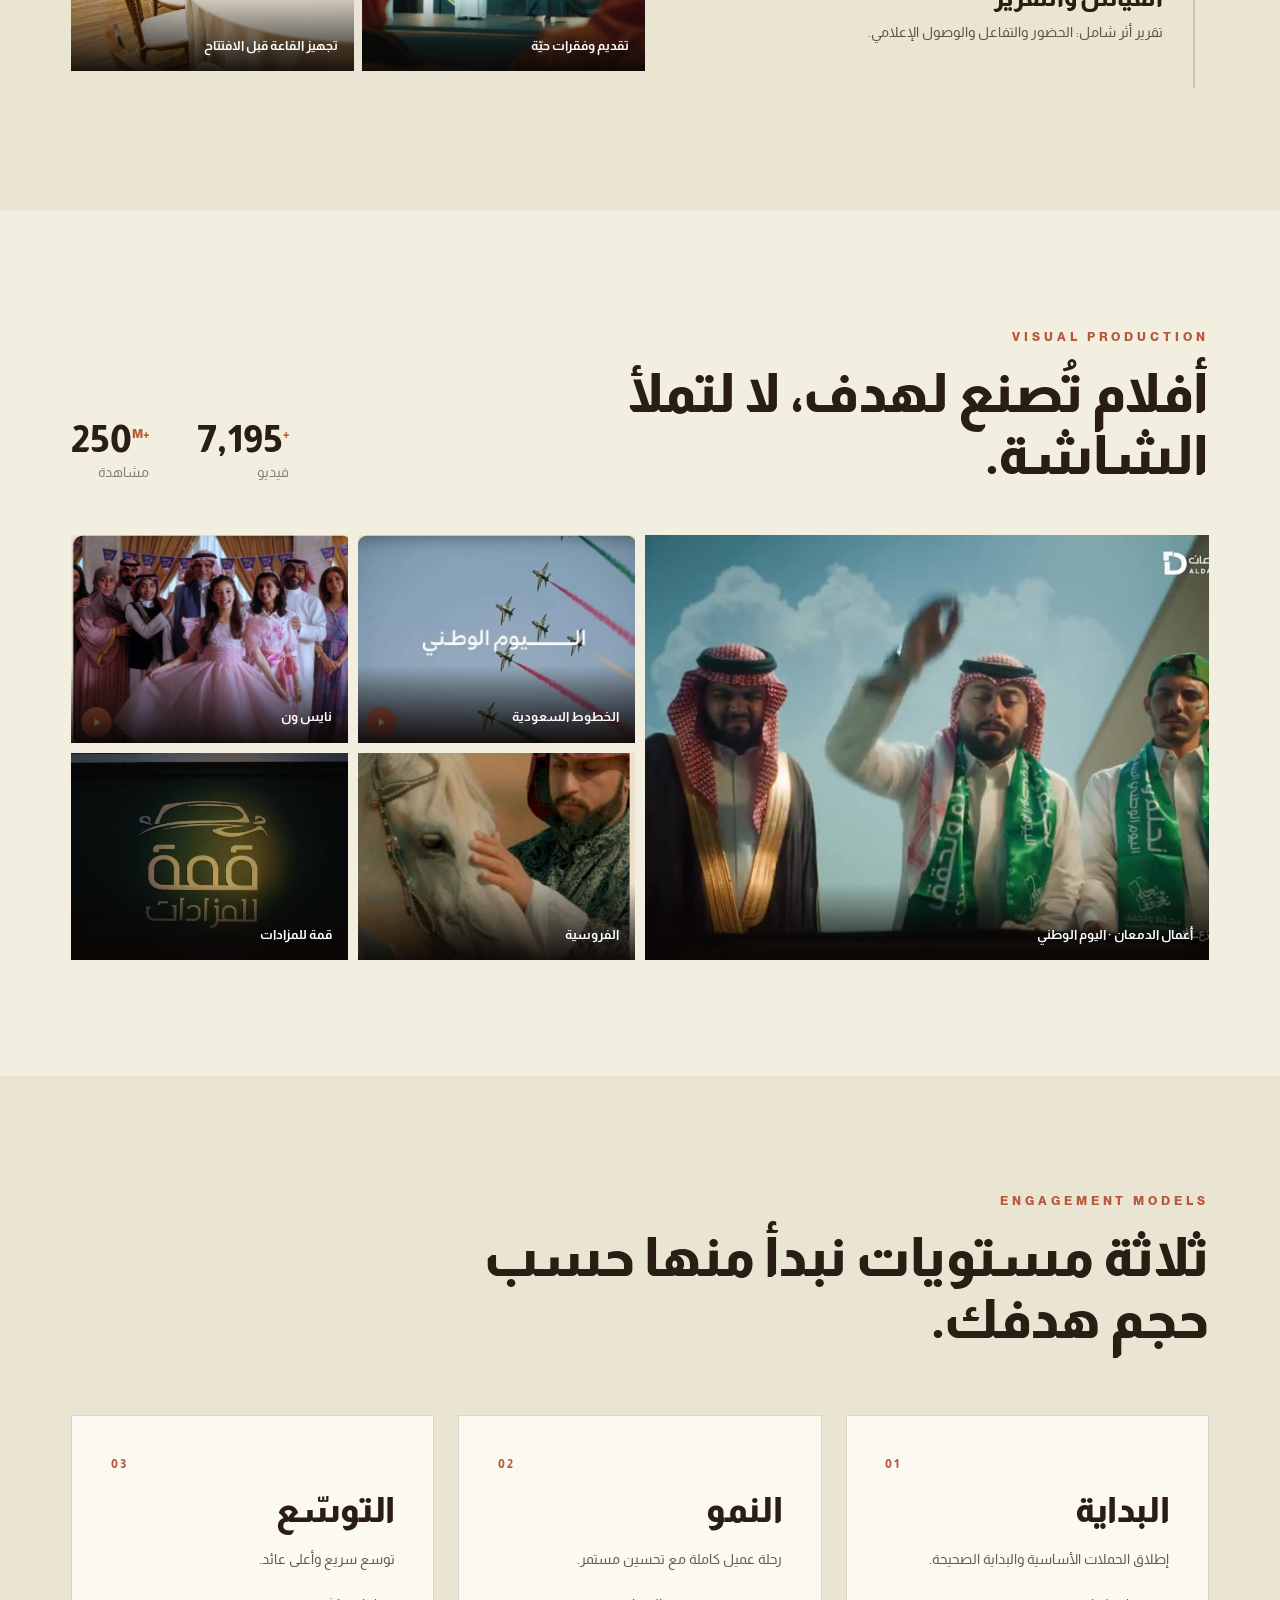
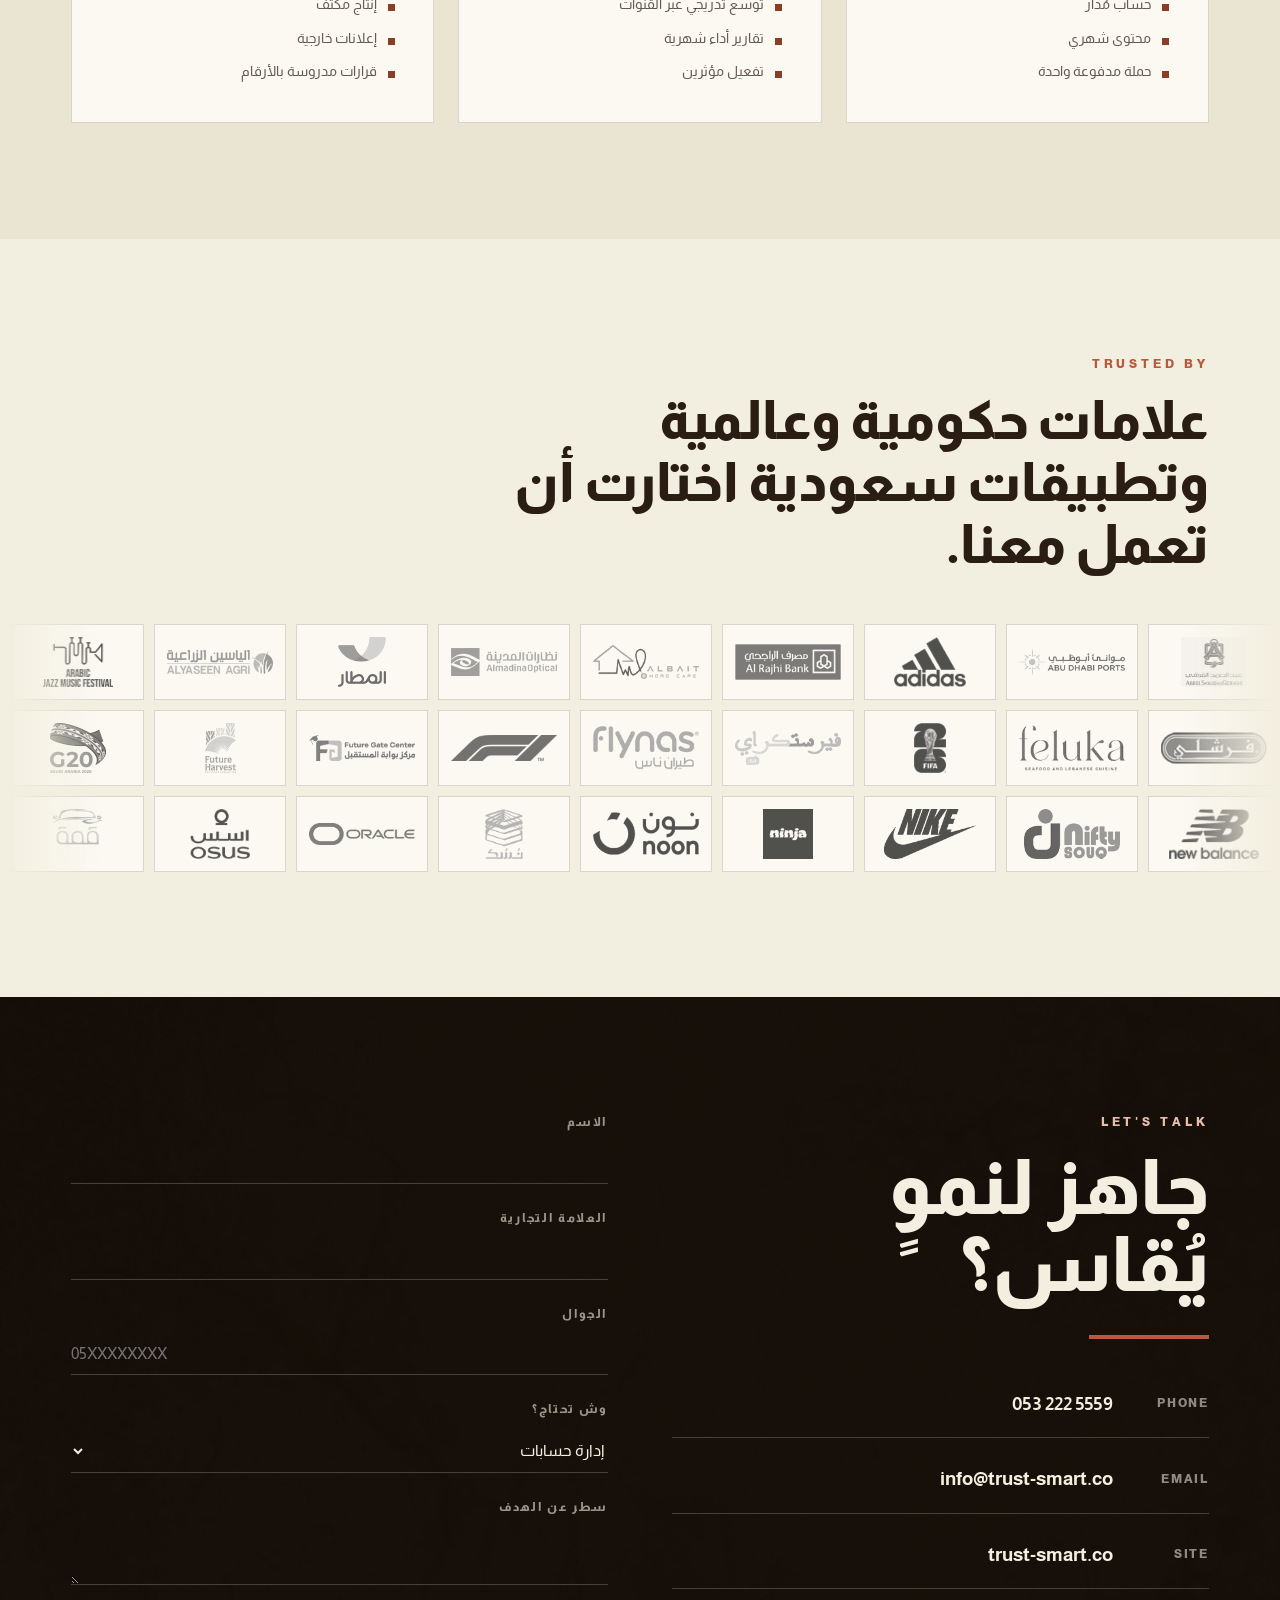
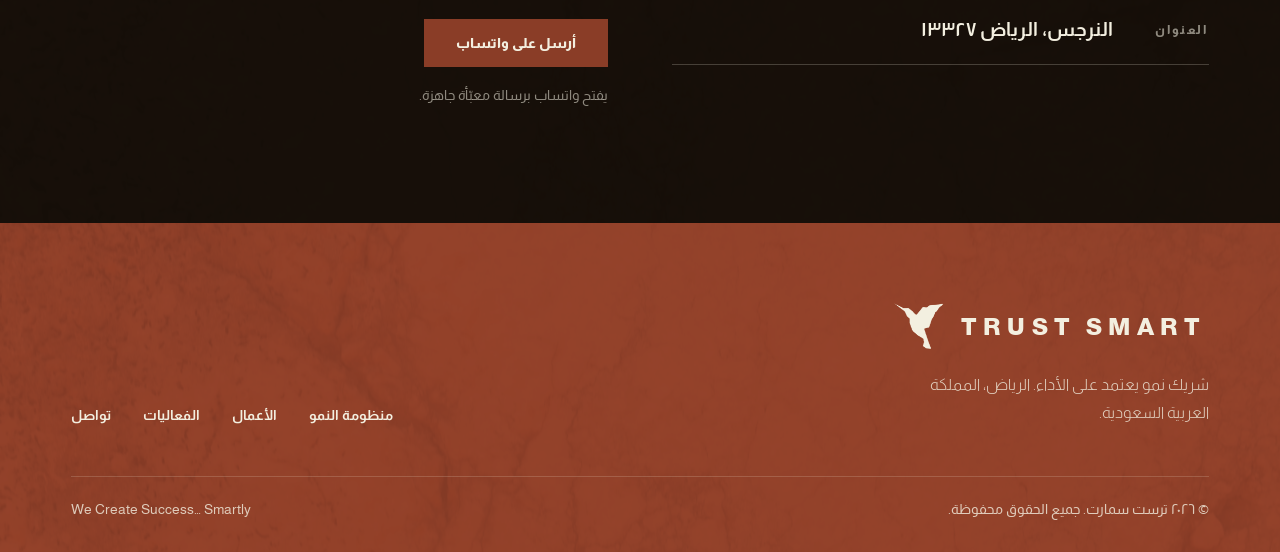
==== commit 23bef799: "إعادة بناء الشجرة: الأطراف أولاً على قوس التاج والفروع تُشتقّ منها بسماكة متدرجة Co-Authored-By: Cla" ====
--- a/site.html
+++ b/site.html
@@ -215,16 +215,18 @@
   padding-top:var(--sp-7);border-top:1px solid var(--line-dark)}
 .treehead h3{font-size:var(--fs-h2);font-weight:800;color:var(--paper)}
 .treehead p{font-size:var(--fs-sm);color:rgba(243,239,224,.6);flex:1;min-width:220px}
-.tree{position:relative;width:100%;aspect-ratio:1200/720}
+.tree{position:relative;width:100%;aspect-ratio:1200/700;--av:58px}
 .tree svg{position:absolute;inset:0;width:100%;height:100%;overflow:visible}
-.tree svg path{fill:none;stroke:var(--c-300);stroke-linecap:round;
-  stroke-dasharray:var(--L);stroke-dashoffset:var(--L);transition:stroke-dashoffset 1.1s var(--ease)}
-.tree.in svg path{stroke-dashoffset:0}
+.tree svg path{fill:var(--c-300)}
+.tree svg .soil{fill:rgba(210,145,122,.18)}
+.tree svg .branches{transform:scaleY(.03);transform-box:fill-box;transform-origin:50% 100%;
+  transition:transform 1.25s cubic-bezier(.2,.75,.25,1)}
+.tree.in svg .branches{transform:scaleY(1)}
 .leaves{position:absolute;inset:0}
-.leaf{position:absolute;transform:translate(-50%,-50%);text-align:center;width:104px;
-  opacity:0;transition:opacity .6s var(--ease),transform .5s var(--ease);cursor:pointer}
+.leaf{position:absolute;transform:translate(-50%,calc(var(--av)/-2));text-align:center;width:106px;
+  opacity:0;transition:opacity .6s var(--ease);cursor:pointer}
 .tree.in .leaf{opacity:1;animation:sway 5s ease-in-out infinite alternate}
-.leaf i{display:block;width:56px;height:56px;margin:0 auto 7px;border-radius:50%;overflow:hidden;
+.leaf i{display:block;width:var(--av);height:var(--av);margin:0 auto 6px;border-radius:50%;overflow:hidden;
   border:2px solid var(--c-300);background:var(--e-700);transition:.4s var(--ease);position:relative}
 .leaf i img{width:100%;height:100%;object-fit:cover}
 .leaf i::after{content:"";position:absolute;inset-inline-end:-1px;bottom:-1px;width:13px;height:13px;
@@ -236,11 +238,11 @@
 .leaf:hover{z-index:5;animation-play-state:paused}
 .leaf:hover i{transform:scale(1.22);border-color:var(--paper)}
 .leaf:hover b{color:var(--paper)}
-@keyframes sway{from{transform:translate(-50%,-50%) rotate(-1.6deg)}
-                to{transform:translate(-50%,calc(-50% - 6px)) rotate(1.6deg)}}
+@keyframes sway{from{transform:translate(-50%,calc(var(--av)/-2)) rotate(-1.5deg)}
+                  to{transform:translate(-50%,calc(var(--av)/-2 - 7px)) rotate(1.5deg)}}
 @media (prefers-reduced-motion:reduce){.tree.in .leaf{animation:none}}
-@media(max-width:900px){.tree{aspect-ratio:1200/820}.leaf{width:80px}
-  .leaf i{width:46px;height:46px}.leaf b{font-size:10px}.leaf.alt{display:none}}
+@media(max-width:900px){.tree{aspect-ratio:1200/800;--av:48px}.leaf{width:82px}
+  .leaf b{font-size:10px}.leaf.alt{display:none}}
 
 .roster{max-height:0;overflow:hidden;transition:max-height .7s var(--ease)}
 .roster.open{max-height:2600px}
@@ -779,52 +781,74 @@
 INF.push(...INFLUENCERS);
 
 (function tree(){
-  const W=1200,H=720, svg=document.getElementById('treesvg'), box=document.getElementById('leaves');
-  let seed=11;                                  // عشوائية ثابتة: نفس الشجرة في كل تحميل
+  const W=1200, H=700, svg=document.getElementById('treesvg'), box=document.getElementById('leaves');
+  let seed=29;                                        // بذرة ثابتة: نفس الشجرة كل مرة
   const rnd=()=>((seed=seed*1103515245+12345&0x7fffffff)/0x7fffffff-.5);
-  const tips=[], paths=[];
-
-  function branch(x,y,ang,len,depth){
-    const x2=x+Math.cos(ang)*len, y2=y-Math.sin(ang)*len;
-    const cx=x+Math.cos(ang+.34)*len*.55, cy=y-Math.sin(ang+.34)*len*.55;   // انحناء طفيف
-    paths.push({d:`M${x.toFixed(1)} ${y.toFixed(1)} Q${cx.toFixed(1)} ${cy.toFixed(1)} ${x2.toFixed(1)} ${y2.toFixed(1)}`,
-                w:2+depth*2.6, depth});
-    if(depth===0){ tips.push({x:x2,y:y2}); return }
-    const spread=.62+rnd()*.14;
-    branch(x2,y2,ang+spread,len*.78,depth-1);
-    branch(x2,y2,ang-spread,len*.78,depth-1);
+  const N=12;                                          // عدد الأوراق = عدد الأطراف
+
+  /* ١ ــ الأطراف أولاً: قوس التاج، فتتوزّع الأوراق بانتظام ولا يبقى فرع عارٍ */
+  const base={x:W/2,y:H-10}, top={x:W/2,y:H-160};
+  const cx=W/2, cy=H-160, Rx=430, Ry=H-230;
+  const tips=[];
+  for(let i=0;i<N;i++){
+    const a=Math.PI*(.975 - .95*(i/(N-1)));
+    tips.push({ x:cx+Math.cos(a)*Rx + rnd()*26,
+                y:cy-Math.sin(a)*Ry + rnd()*34 });
   }
 
-  const trunk=150, base={x:W/2,y:H-8};
-  paths.push({d:`M${base.x} ${base.y} L${base.x} ${base.y-trunk}`, w:13, depth:3});
-  [2.42,Math.PI/2,.72].forEach(a=>branch(base.x, base.y-trunk, a, 235, 2));   // ٣ × ٤ = ١٢ طرفاً
-
-  // إبعاد الأطراف المتلاصقة أفقياً حتى لا تتداخل الأسماء
-  for(let k=0;k<60;k++) for(let a=0;a<tips.length;a++) for(let b=a+1;b<tips.length;b++){
-    const A=tips[a],B=tips[b];
-    if(Math.abs(A.y-B.y)>96) continue;
-    const dx=B.x-A.x, need=100;
-    if(Math.abs(dx)<need){ const push=(need-Math.abs(dx))/2*(dx<0?-1:1); A.x-=push; B.x+=push }
+  /* ٢ ــ الفروع تُشتقّ من الأطراف: كل زوج يلتقي في عقدة أقرب للجذع */
+  const limbs=[];
+  const mid=(a,b,k)=>({ x:(a.x+b.x)/2+(top.x-(a.x+b.x)/2)*k,
+                        y:(a.y+b.y)/2+(top.y-(a.y+b.y)/2)*k });
+  function join(nodes,k){
+    const up=[];
+    for(let i=0;i<nodes.length;i+=2){
+      const p=mid(nodes[i],nodes[i+1],k);
+      limbs.push([p,nodes[i]],[p,nodes[i+1]]);
+      up.push(p);
+    }
+    return up;
   }
-  tips.forEach(t=>t.x=Math.max(70,Math.min(W-70,t.x)));
-
-  svg.innerHTML = paths.map(p=>
-    `<path d="${p.d}" stroke-width="${p.w}" style="--L:1400;transition-delay:${(3-p.depth)*.2}s"/>`).join('');
-
+  const lvl2=join(tips,.40), lvl1=join(lvl2,.46);
+  lvl1.forEach(n=>limbs.push([top,n]));
+  limbs.push([base,top]);
+
+  /* ٣ ــ كل فرع شكل ممتلئ يرقّ من أصله إلى طرفه */
+  const wOf=[4.5,9,15,24];                             // طرف · فرع · غصن · جذع
+  const depthOf=l=>{ const i=limbs.indexOf(l);
+    return i>=limbs.length-1?3 : i>=limbs.length-1-lvl1.length?2 : i>=tips.length?1:0 };
+  const F=n=>n.toFixed(1);
+  function shape(a,b,wa,wb){
+    const dx=b.x-a.x, dy=b.y-a.y, L=Math.hypot(dx,dy)||1;
+    const nx=-dy/L, ny=dx/L;
+    const bend=((a.x+b.x)/2-W/2)*.07;                  // انحناءة خفيفة للخارج
+    const mx=(a.x+b.x)/2+nx*bend, my=(a.y+b.y)/2+ny*bend, wm=(wa+wb)/2;
+    return `M${F(a.x+nx*wa/2)} ${F(a.y+ny*wa/2)}`
+         + `Q${F(mx+nx*wm/2)} ${F(my+ny*wm/2)} ${F(b.x+nx*wb/2)} ${F(b.y+ny*wb/2)}`
+         + `L${F(b.x-nx*wb/2)} ${F(b.y-ny*wb/2)}`
+         + `Q${F(mx-nx*wm/2)} ${F(my-ny*wm/2)} ${F(a.x-nx*wa/2)} ${F(a.y-ny*wa/2)}Z`;
+  }
+  svg.innerHTML =
+    `<ellipse cx="${W/2}" cy="${H-9}" rx="92" ry="7" class="soil"/>`
+  + `<g class="branches">`
+  + limbs.map(l=>{ const d=depthOf(l);
+      return `<path d="${shape(l[0],l[1],wOf[d],wOf[Math.max(0,d-1)])}"/>` }).join('')
+  + `</g>`;
+
+  /* ٤ ــ الأوراق: مركز الصورة على الطرف بالضبط */
   const byX=[...tips].sort((a,b)=>a.x-b.x);
-  byX.forEach((t,r)=>t.alt = r%2===1);          // نصف الأوراق يختفي على الشاشات الصغيرة
-
+  byX.forEach((t,r)=>t.alt = r%2===1);                 // نصفها يختفي على الجوال
   const pick = INF.filter(i=>i.img);
   box.innerHTML = tips.map((t,i)=>{
     const inf = pick[i % pick.length];
     return `<a class="leaf ${inf.platform}${t.alt?' alt':''}" href="${inf.url}" target="_blank" rel="noopener"
       style="left:${(t.x/W*100).toFixed(2)}%;top:${(t.y/H*100).toFixed(2)}%;
-             transition-delay:${(.85 + i*.045).toFixed(2)}s;animation-delay:-${(i*.37).toFixed(2)}s"
+             transition-delay:${(.95+i*.05).toFixed(2)}s;animation-delay:-${(i*.37).toFixed(2)}s"
       title="${inf.name} · ${inf.cat}">
       <i><img src="${inf.img}" alt="${inf.name}" loading="lazy"></i><b>${inf.name}</b></a>`;
   }).join('');
 
-  // القائمة كاملة
+  /* ٥ ــ القائمة كاملة */
   document.getElementById('rgrid').innerHTML = INF.map(i=>
     `<a class="rcard" href="${i.url}" target="_blank" rel="noopener">
        <img src="${i.img||'assets/brand/bird-src.png'}" alt="" loading="lazy">
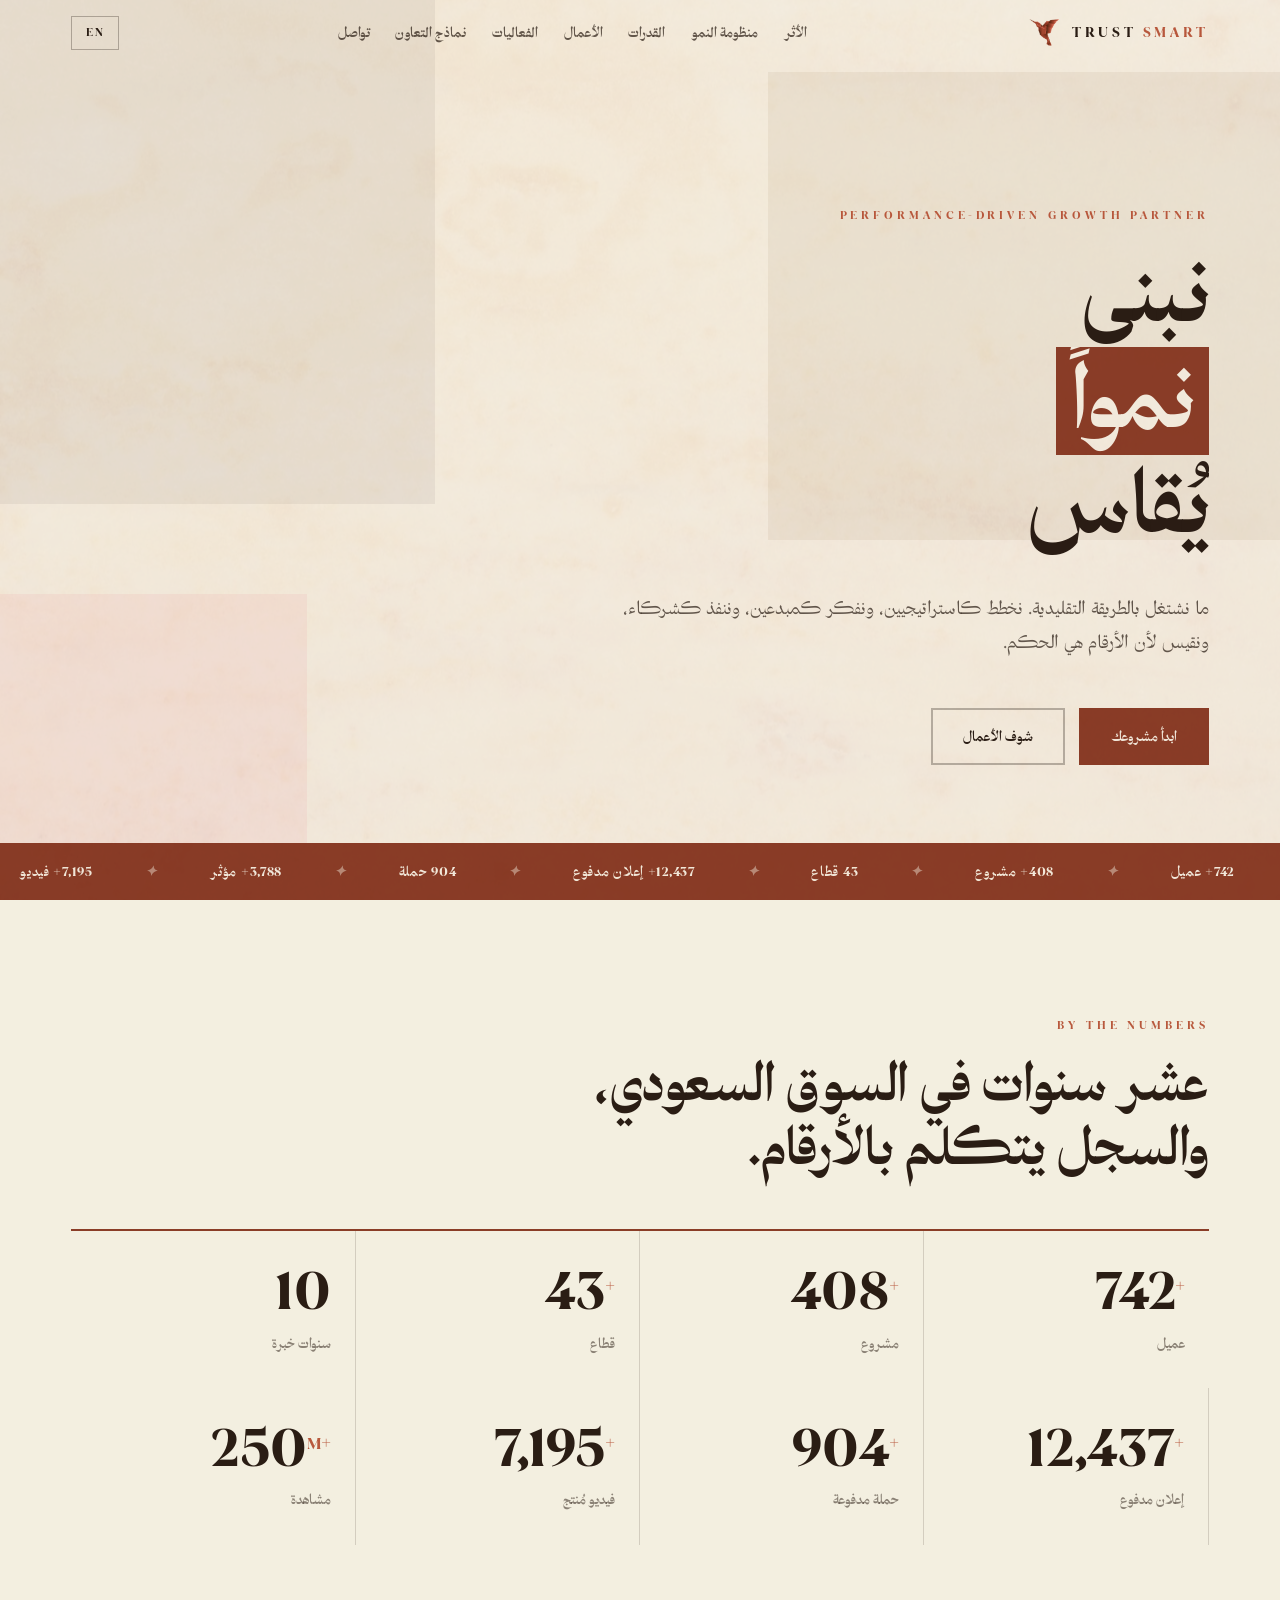
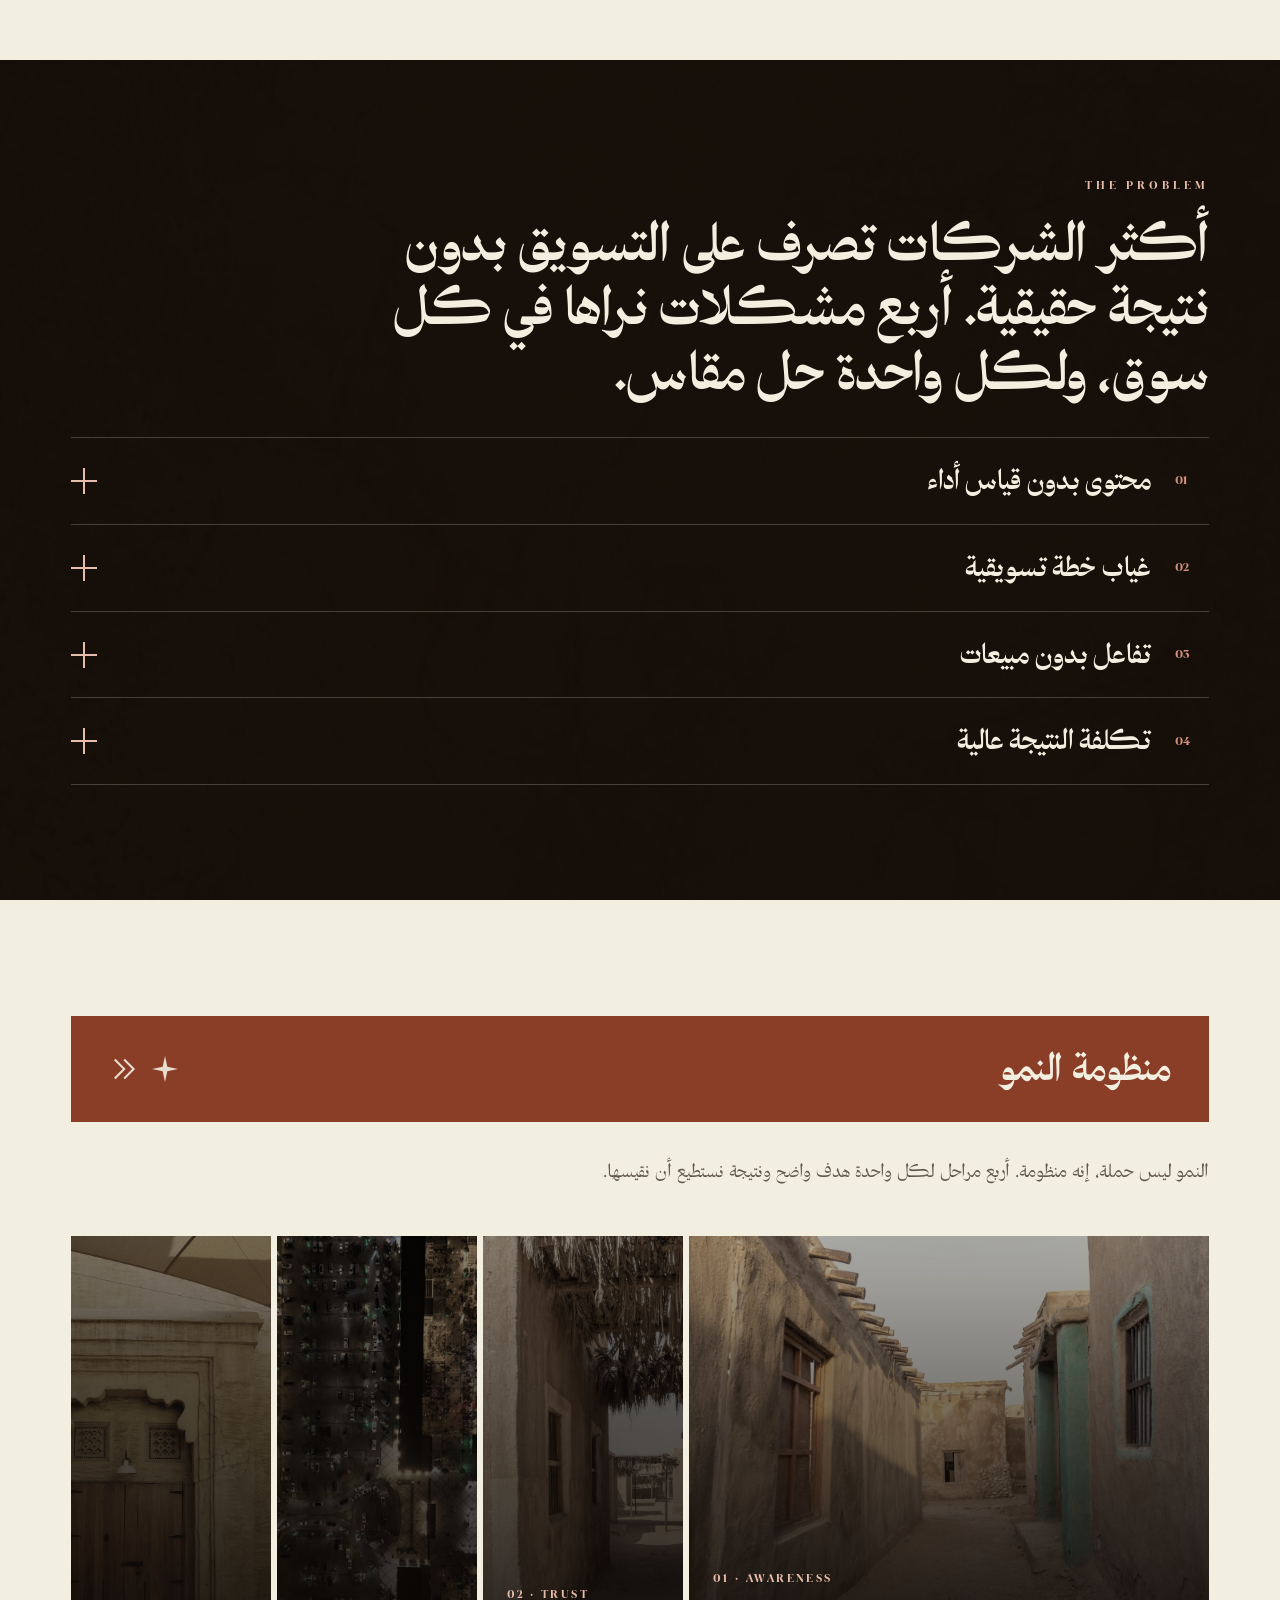
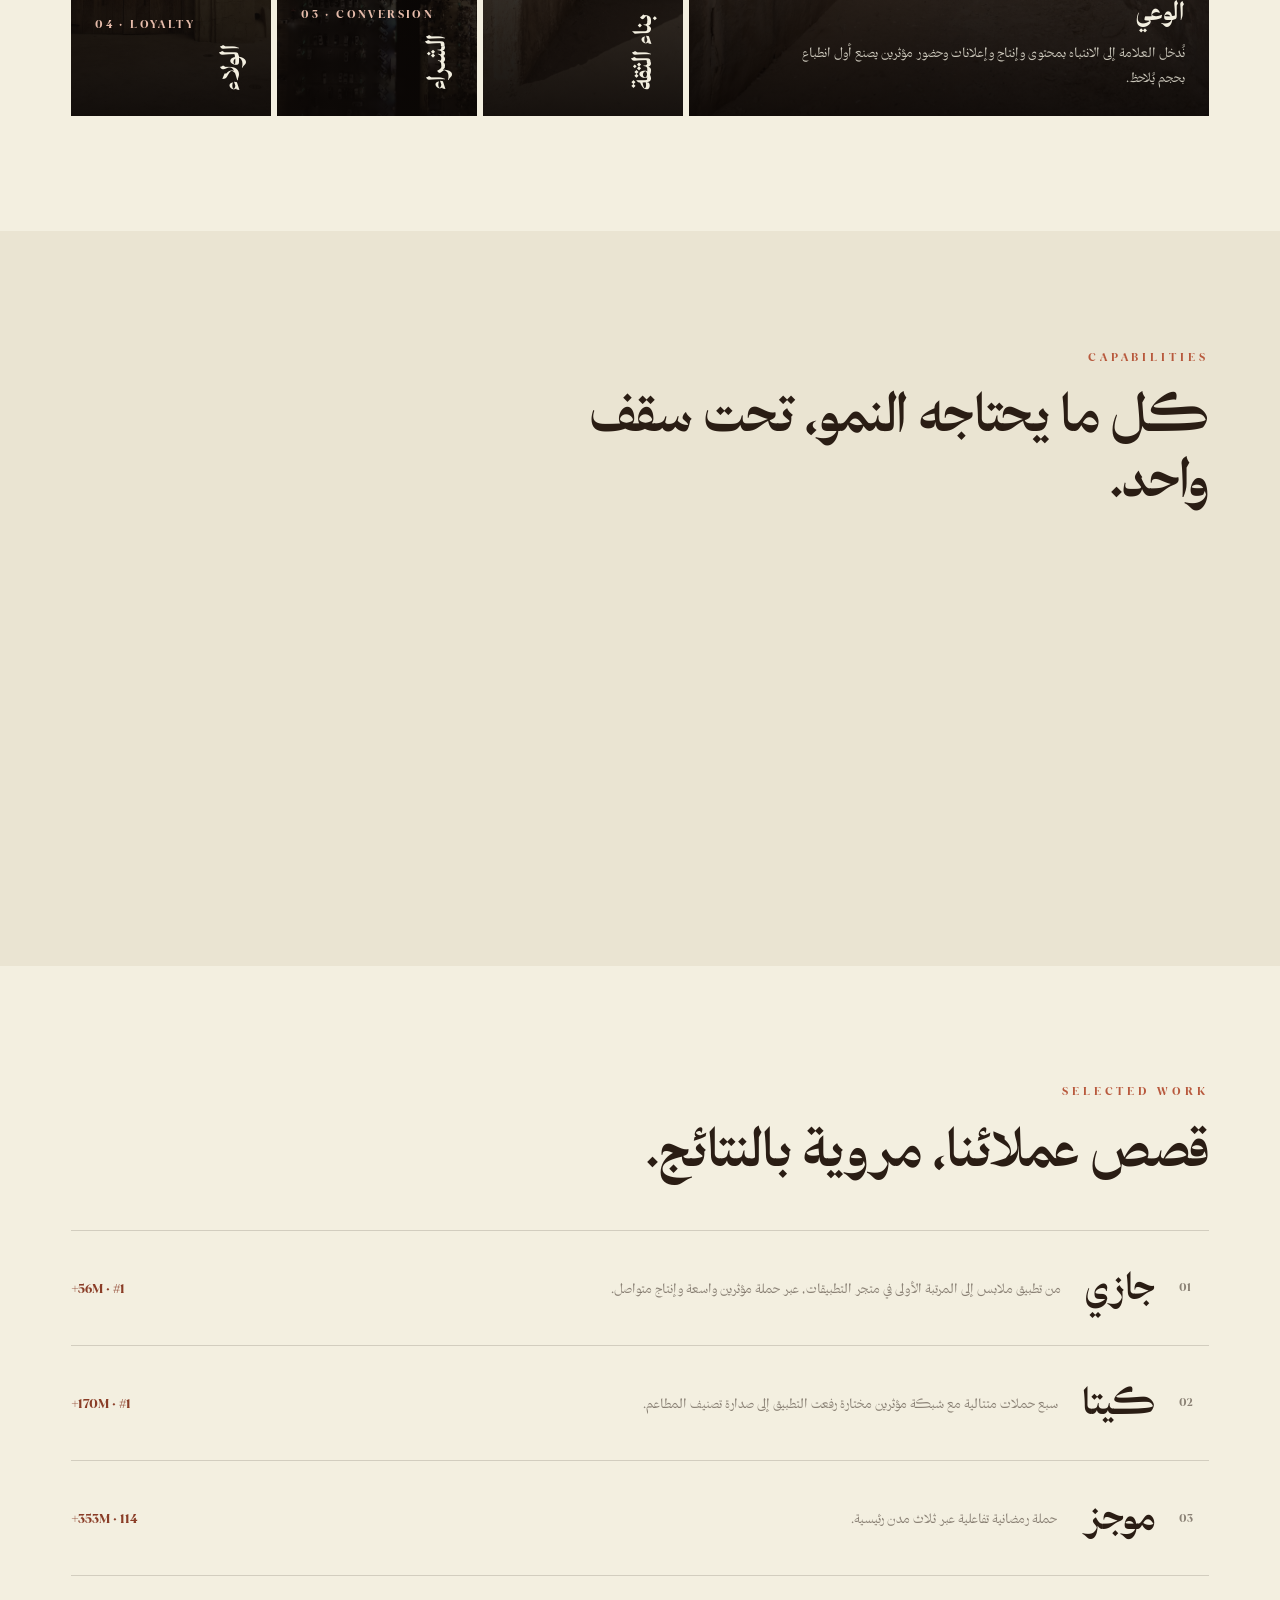
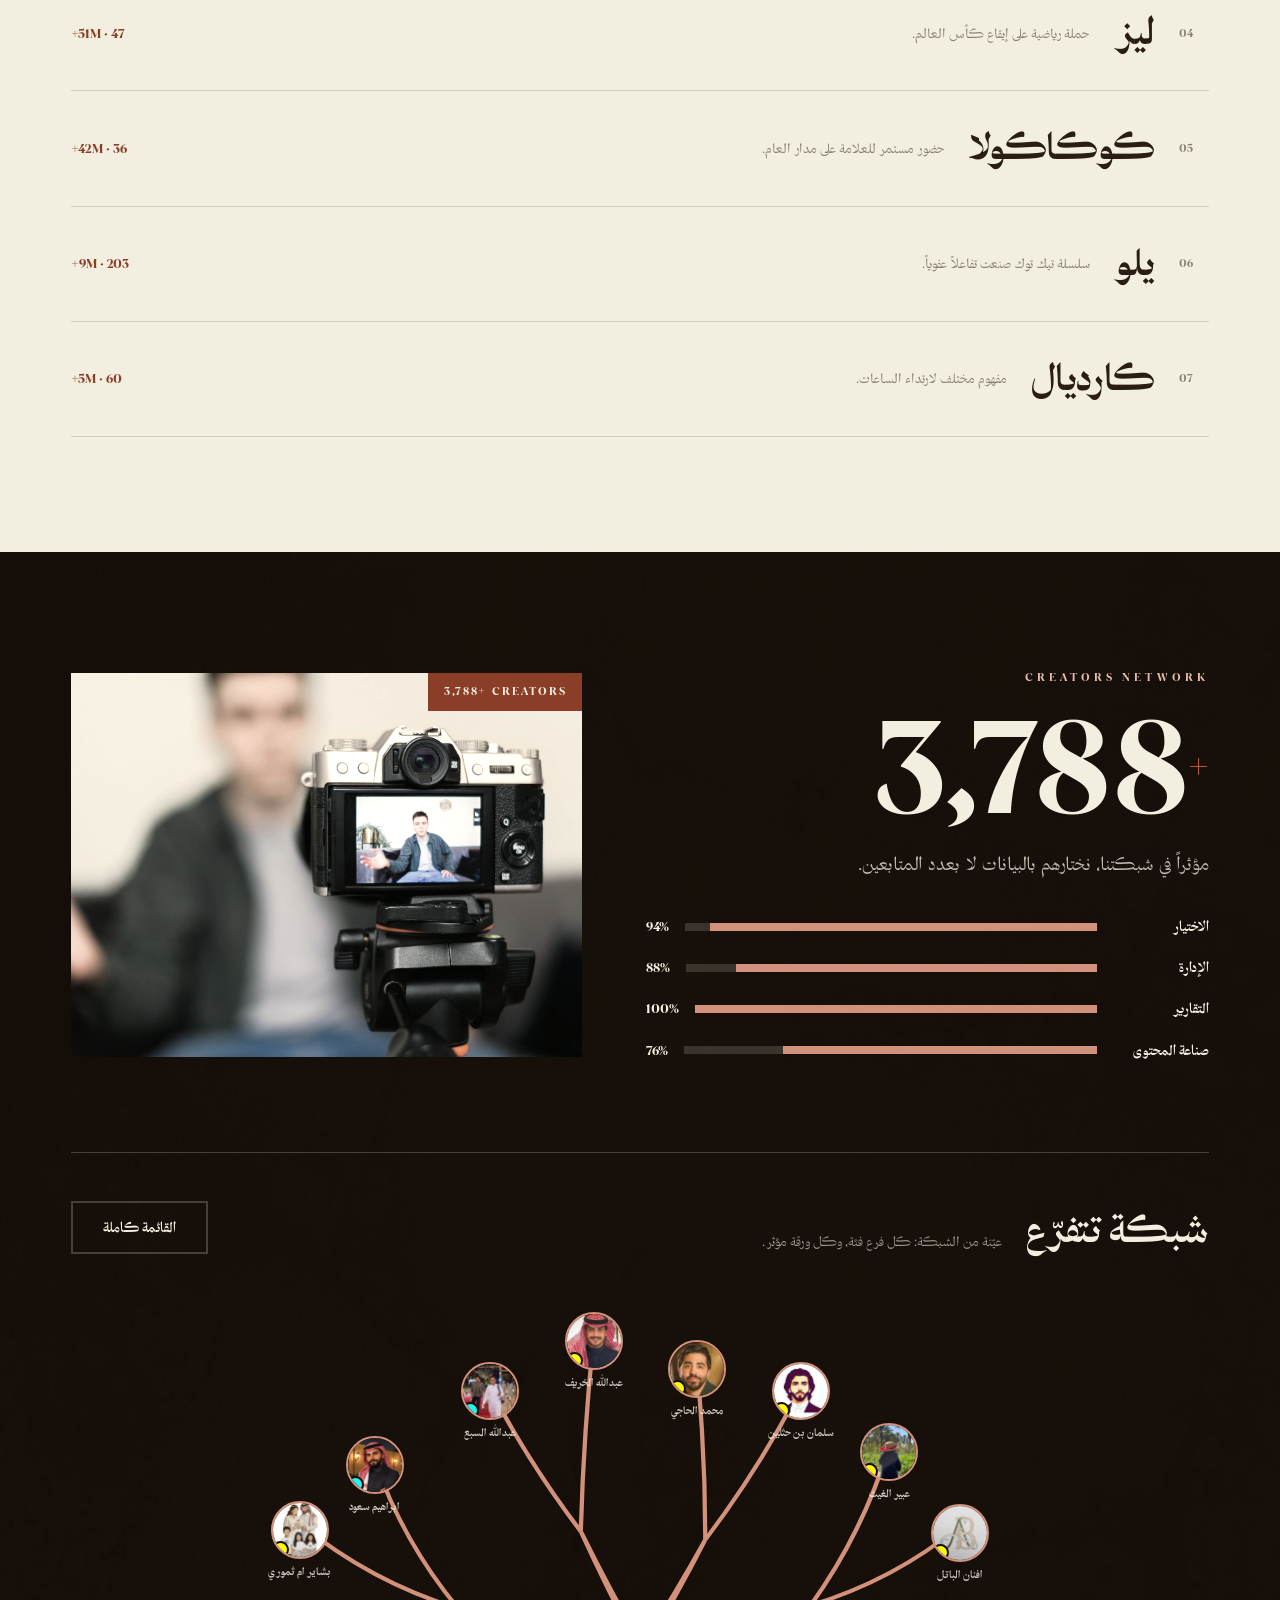
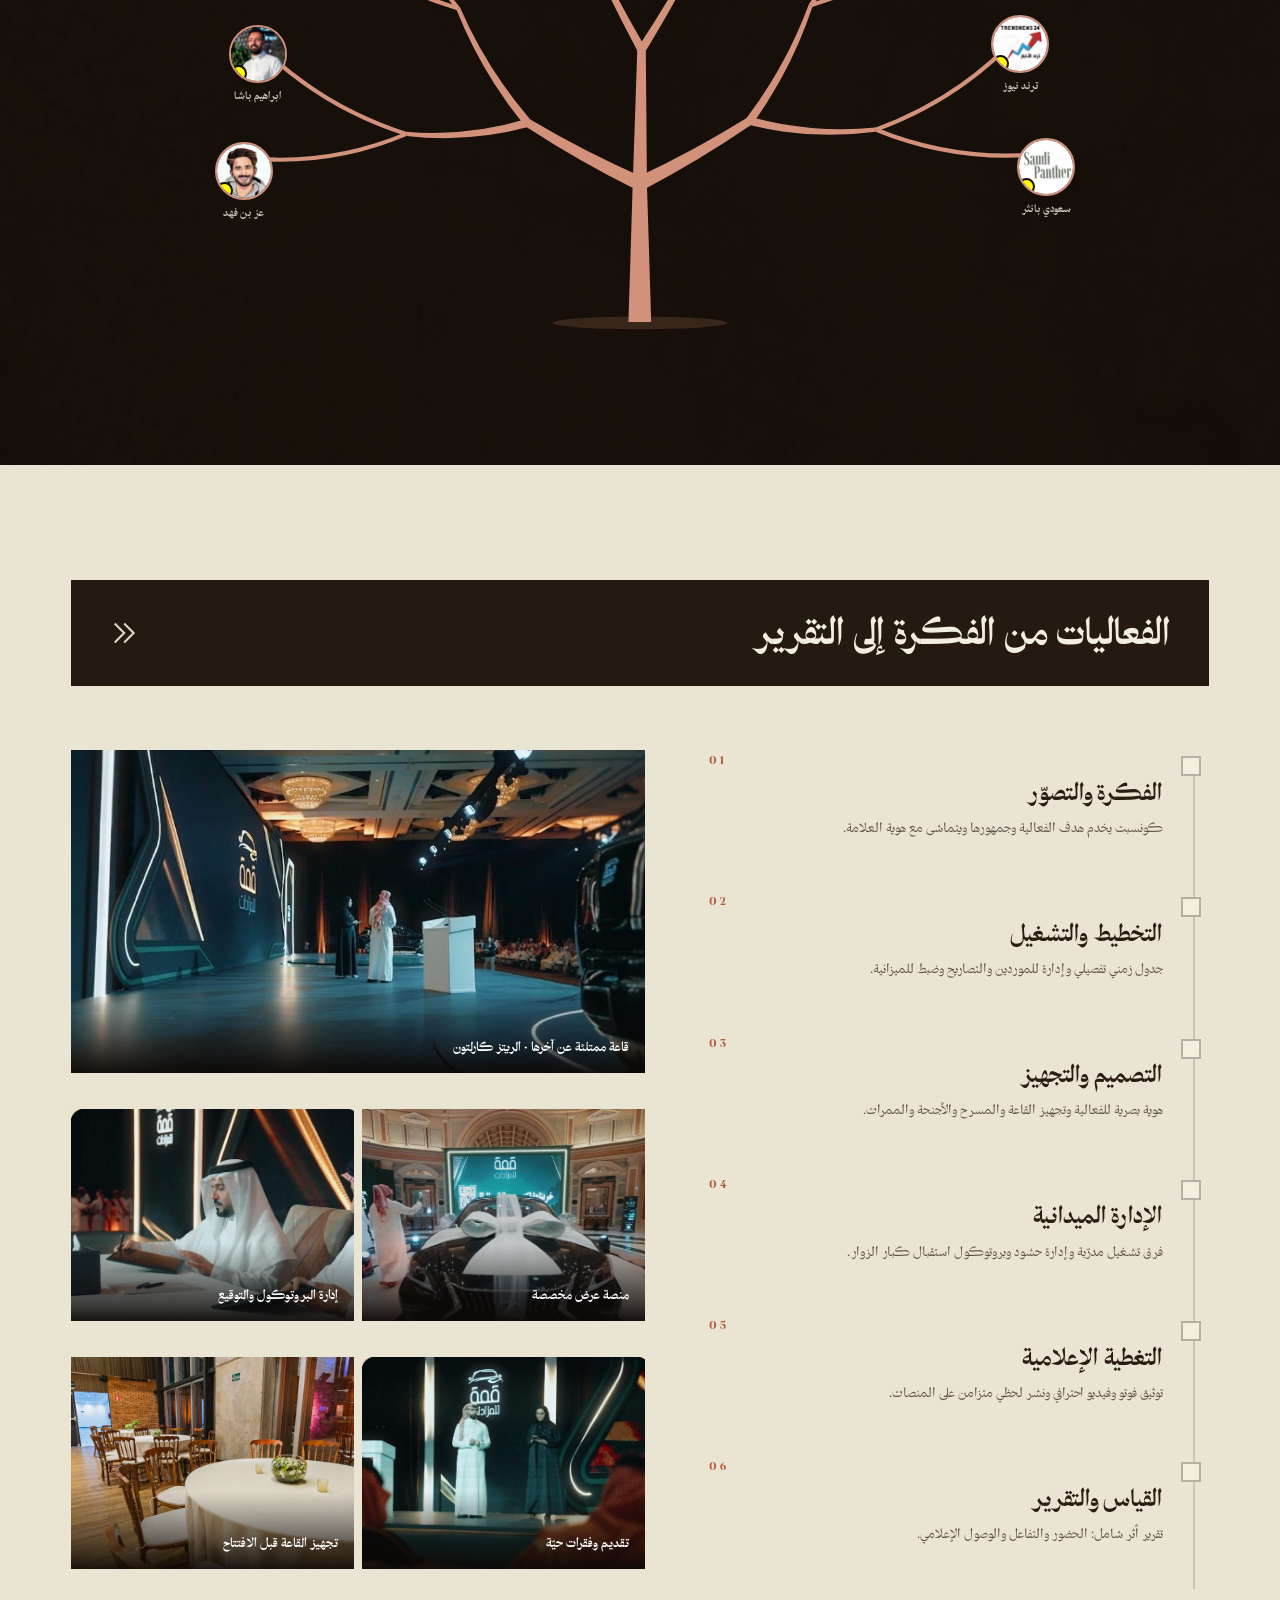
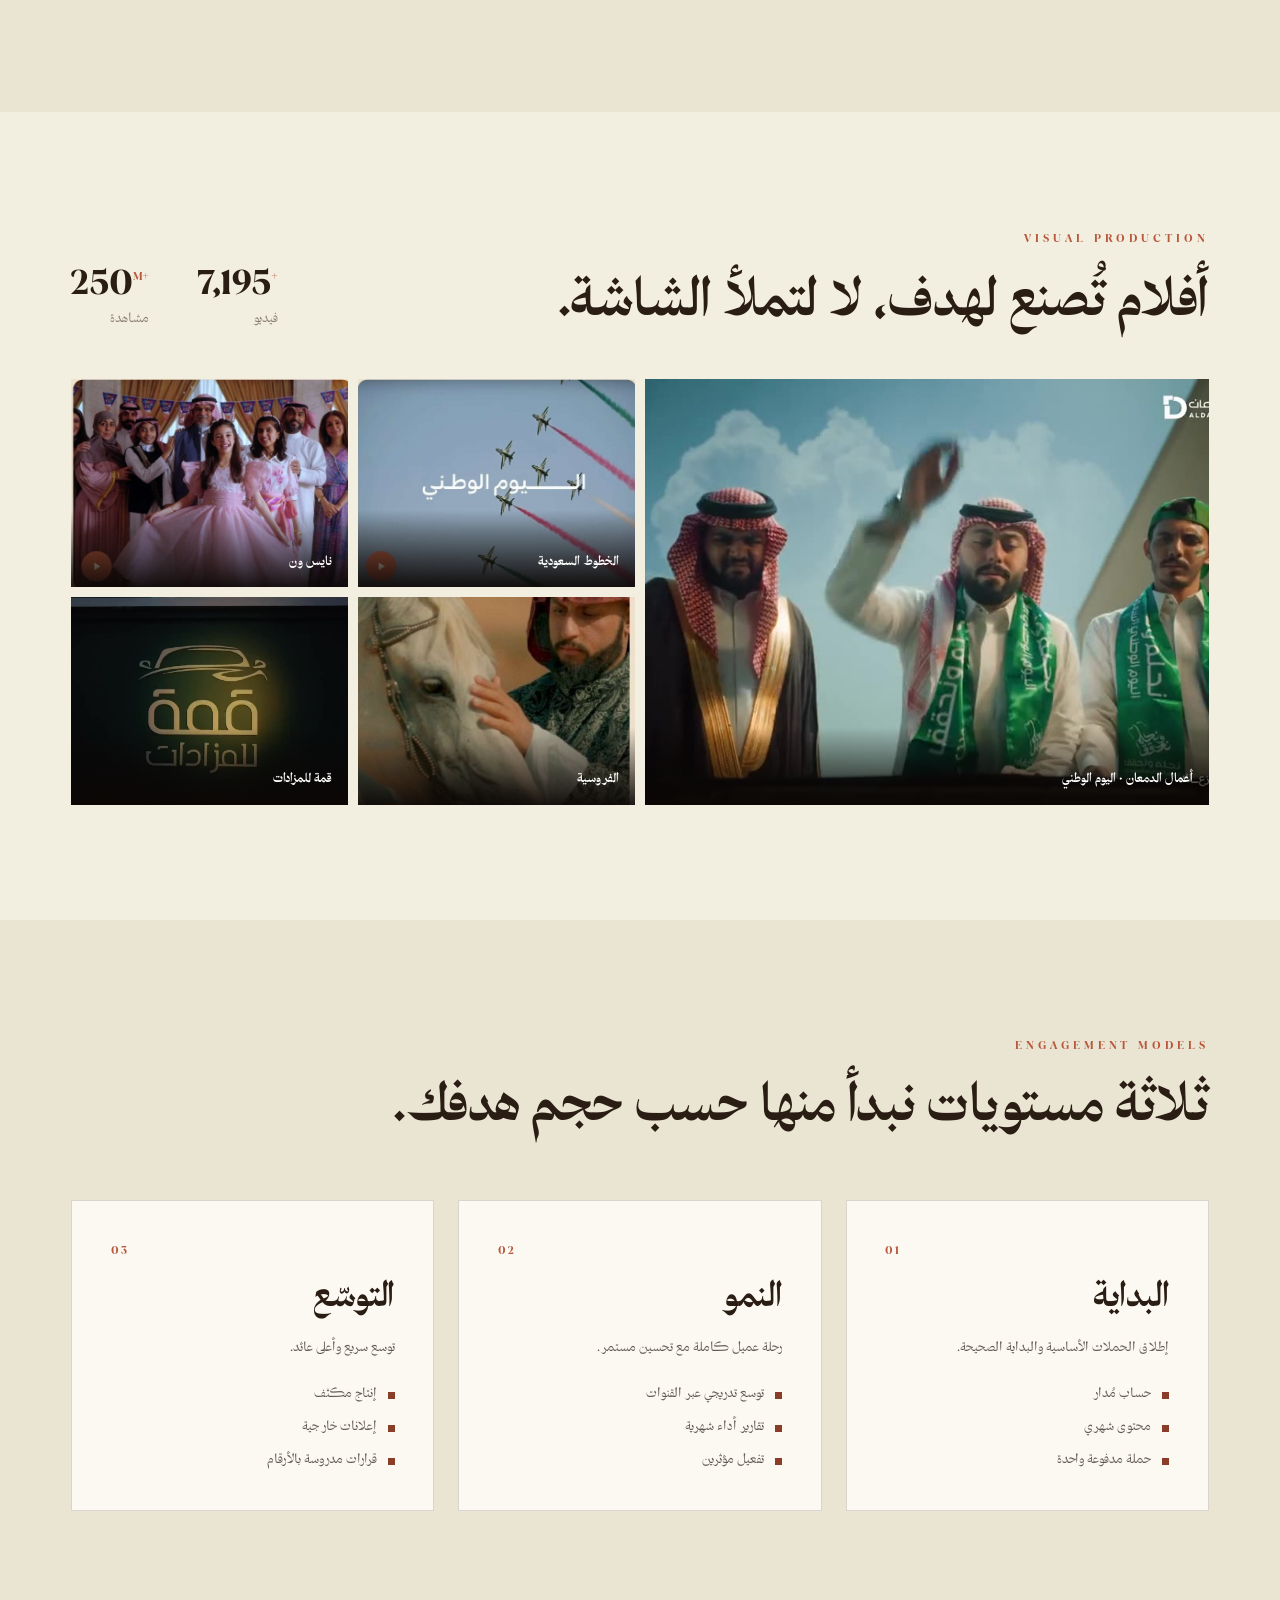
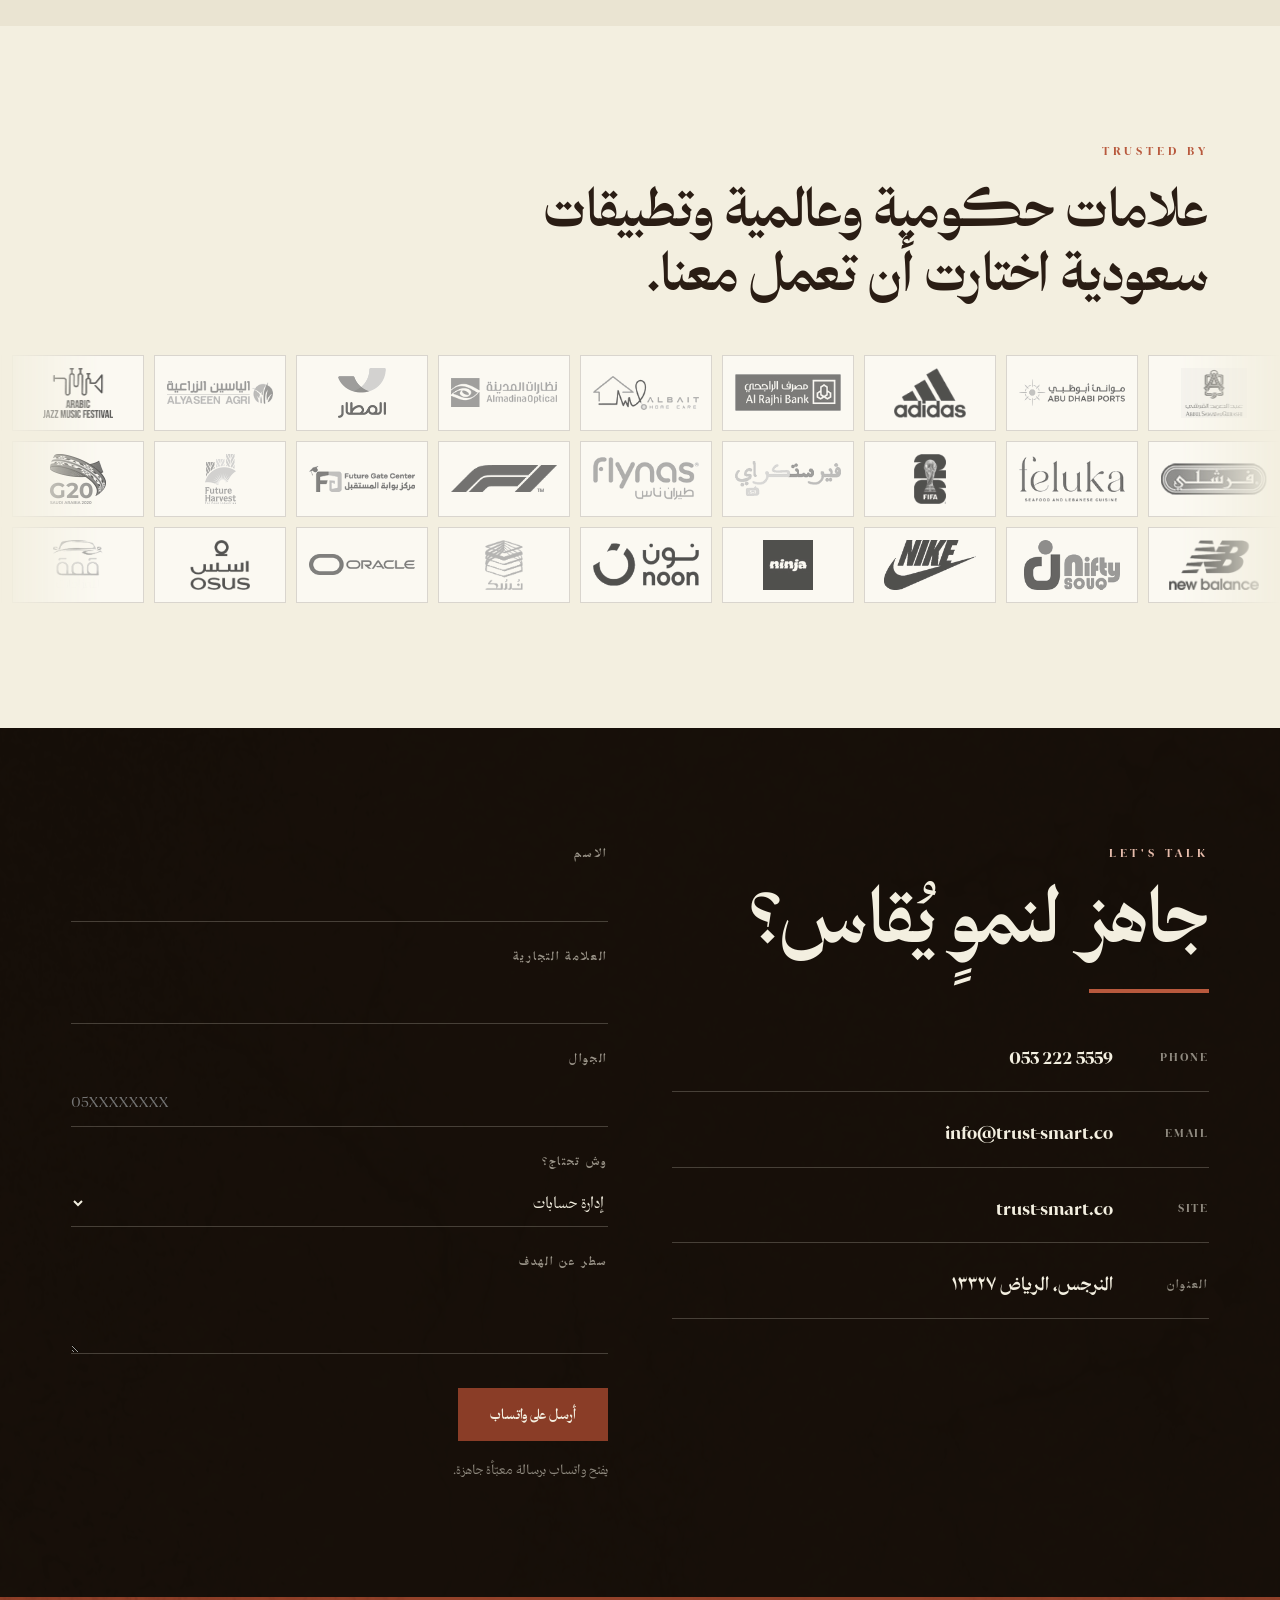
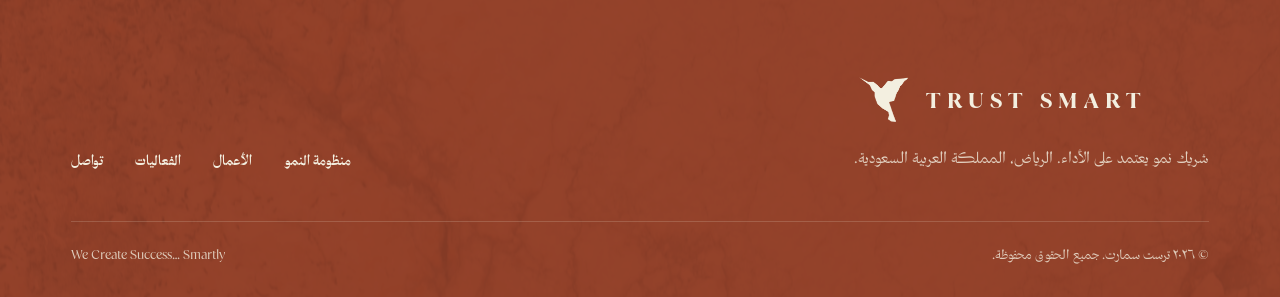
==== commit f4ccdfc9: "الخط: الخط السعودي (Saudi Serif) مثل موقع أهداف Co-Authored-By: Claude <noreply@anthropic.com> Claud" ====
--- a/site.html
+++ b/site.html
@@ -27,7 +27,7 @@
 .sec.dark>*,.sec.brand>*{position:relative;z-index:2}
 
 /* ═══════════════ عناصر مطبعية مشتركة ═══════════════ */
-.eb{font-size:var(--fs-label);letter-spacing:.34em;font-weight:800;color:var(--brand-2);
+.eb{font-size:var(--fs-label);letter-spacing:.34em;font-weight:700;color:var(--brand-2);
     direction:ltr;text-align:right;display:block;margin-bottom:var(--sp-4)}
 .dark .eb,.brand .eb{color:var(--c-200)}
 .rule{height:1px;background:var(--line);margin:var(--sp-6) 0}
@@ -37,7 +37,7 @@
 .band{background:var(--brand);color:var(--paper);display:flex;align-items:center;
   justify-content:space-between;padding:clamp(18px,2.4vw,30px) clamp(20px,3vw,40px);gap:var(--sp-5)}
 .band.deep{background:var(--deep)}
-.band h2{font-size:var(--fs-h2);font-weight:800;color:var(--paper)}
+.band h2{font-size:var(--fs-h2);font-weight:700;color:var(--paper)}
 .band .orn{display:flex;gap:16px;opacity:.9;flex:none}
 .band .orn svg{width:26px;height:26px}
 
@@ -45,14 +45,14 @@
 .item{position:relative;padding-top:56px;border-top:2px solid var(--brand)}
 .item .mk{position:absolute;top:-2px;inset-inline-start:0;width:44px;height:44px;background:var(--brand);
   color:var(--paper);display:flex;align-items:center;justify-content:center;
-  font-size:14px;font-weight:800;direction:ltr}
-.item h3{font-size:var(--fs-h3);font-weight:800;margin-bottom:8px}
+  font-size:14px;font-weight:700;direction:ltr}
+.item h3{font-size:var(--fs-h3);font-weight:700;margin-bottom:8px}
 .item p{font-size:var(--fs-sm);line-height:1.85;color:var(--ink-2)}
 .dark .item{border-color:var(--c-300)}
 .dark .item p{color:rgba(243,239,224,.72)}
 
 .btn{display:inline-flex;align-items:center;gap:12px;background:var(--brand);color:var(--paper);
-  border:2px solid var(--brand);padding:14px 30px;font-weight:800;font-size:var(--fs-sm);
+  border:2px solid var(--brand);padding:14px 30px;font-weight:700;font-size:var(--fs-sm);
   cursor:pointer;transition:var(--dur) var(--ease)}
 .btn:hover{background:transparent;color:var(--brand)}
 .btn.ghost{background:transparent;color:var(--ink);border-color:var(--line-2)}
@@ -73,7 +73,7 @@
   display:flex;align-items:center;justify-content:space-between;gap:var(--sp-5)}
 .brandmark{display:flex;align-items:center;gap:12px;direction:ltr}
 .brandmark img{width:34px}
-.brandmark span{font-size:15px;letter-spacing:.24em;font-weight:800;color:var(--ink)}
+.brandmark span{font-size:15px;letter-spacing:.24em;font-weight:700;color:var(--ink)}
 .brandmark span i{color:var(--brand-2);font-style:normal}
 #hdr nav{display:flex;gap:clamp(14px,2vw,30px);font-size:var(--fs-sm);font-weight:700}
 #hdr nav a{position:relative;padding:6px 0;color:var(--ink-2);transition:.3s}
@@ -83,14 +83,14 @@
 #hdr nav a:hover::after{transform:scaleX(1)}
 .hdr-act{display:flex;align-items:center;gap:10px}
 .lang{background:transparent;border:1.5px solid var(--line-2);color:var(--ink);padding:7px 14px;
-  font-size:12px;font-weight:800;letter-spacing:.12em;cursor:pointer;direction:ltr;transition:.3s}
+  font-size:12px;font-weight:700;letter-spacing:.12em;cursor:pointer;direction:ltr;transition:.3s}
 .lang:hover{background:var(--ink);color:var(--paper);border-color:var(--ink)}
 .burger{display:none;background:none;border:0;cursor:pointer;padding:8px}
 .burger i{display:block;width:22px;height:2px;background:var(--ink);margin:5px 0;transition:.3s}
 .mobmenu{position:fixed;inset:0;background:var(--dark);z-index:8999;display:flex;flex-direction:column;
   align-items:center;justify-content:center;gap:22px;transform:translateY(-100%);transition:.5s var(--ease)}
 .mobmenu.open{transform:none}
-.mobmenu a{color:var(--paper);font-size:1.5rem;font-weight:800;font-family:var(--font-display)}
+.mobmenu a{color:var(--paper);font-size:1.5rem;font-weight:700;font-family:var(--font-display)}
 @media(max-width:900px){#hdr nav{display:none}.burger{display:block}}
 
 /* ═══════════════ البطل ═══════════════ */
@@ -101,7 +101,7 @@
 .sheet.s2{inset-inline-end:-6%;bottom:-10%;width:30%;height:44%;background:var(--c-100);opacity:.7}
 .sheet.s3{inset-inline-end:-4%;top:-6%;width:38%;height:62%;background:var(--deep);opacity:.06}
 .hero .wrap{position:relative;z-index:3;width:100%}
-.hero h1{font-size:var(--fs-mega);font-weight:800;line-height:1.16;letter-spacing:-.02em}
+.hero h1{font-size:var(--fs-mega);font-weight:700;line-height:1.16;letter-spacing:-.02em}
 .hero h1 .ln{display:block;overflow:hidden;padding-bottom:.16em;margin-bottom:-.14em}
 .hero h1 .ln>span{display:block;transform:translateY(105%);animation:rise .9s var(--ease) forwards}
 .hero h1 .ln:nth-child(2)>span{animation-delay:.12s}
@@ -116,7 +116,7 @@
 .heroline{position:absolute;inset-inline:0;bottom:0;background:var(--brand);color:var(--paper);
   padding:16px 0;overflow:hidden;z-index:4}
 .heroline .track{display:flex;gap:52px;white-space:nowrap;animation:slide 42s linear infinite;
-  font-weight:800;font-size:var(--fs-sm);letter-spacing:.05em}
+  font-weight:700;font-size:var(--fs-sm);letter-spacing:.05em}
 .heroline .track span{display:flex;align-items:center;gap:52px}
 @keyframes slide{to{transform:translateX(50%)}}
 
@@ -125,7 +125,7 @@
 .kpi{padding:var(--sp-6) var(--sp-5);border-inline-start:1px solid var(--line)}
 .kpi:first-child{border-inline-start:0}
 .kpi b{display:block;font-family:var(--font-display);font-size:clamp(2.2rem,4.6vw,3.6rem);
-  font-weight:800;line-height:1;direction:ltr;text-align:right}
+  font-weight:700;line-height:1;direction:ltr;text-align:right}
 .kpi b sup{font-size:.32em;color:var(--brand-2);vertical-align:.9em}
 .kpi span{display:block;font-size:var(--fs-sm);font-weight:700;color:var(--ink-3);margin-top:10px}
 @media(max-width:760px){.kpis{grid-template-columns:1fr 1fr}
@@ -135,8 +135,8 @@
 .ledger{border-top:1px solid var(--line-dark)}
 .lrow{border-bottom:1px solid var(--line-dark);cursor:pointer}
 .lrow .head{display:flex;align-items:center;gap:var(--sp-5);padding:26px 0}
-.lrow .n{font-size:13px;font-weight:800;color:var(--c-300);direction:ltr;flex:none;width:34px}
-.lrow h3{font-size:clamp(1.15rem,2.2vw,1.8rem);font-weight:800;flex:1}
+.lrow .n{font-size:13px;font-weight:700;color:var(--c-300);direction:ltr;flex:none;width:34px}
+.lrow h3{font-size:clamp(1.15rem,2.2vw,1.8rem);font-weight:700;flex:1}
 .lrow .pl{position:relative;width:26px;height:26px;flex:none}
 .lrow .pl::before,.lrow .pl::after{content:"";position:absolute;background:var(--c-200);
   inset-inline:0;top:12px;height:2px;transition:.4s var(--ease)}
@@ -156,8 +156,8 @@
   filter:sepia(.34) saturate(.7) brightness(.62);transition:.8s var(--ease)}
 .panel.on img{filter:sepia(.24) saturate(.85) brightness(.78);transform:scale(1.04)}
 .panel .pin{position:absolute;inset:auto 0 0 0;padding:26px 24px;z-index:2}
-.panel .pnum{font-size:12px;font-weight:800;color:var(--c-200);direction:ltr;letter-spacing:.2em}
-.panel h3{font-size:clamp(1.2rem,2vw,1.7rem);font-weight:800;margin-top:8px;
+.panel .pnum{font-size:12px;font-weight:700;color:var(--c-200);direction:ltr;letter-spacing:.2em}
+.panel h3{font-size:clamp(1.2rem,2vw,1.7rem);font-weight:700;margin-top:8px;
   writing-mode:vertical-rl;transform:rotate(180deg);transition:.5s var(--ease)}
 .panel.on h3{writing-mode:horizontal-tb;transform:none}
 .panel p{max-height:0;overflow:hidden;opacity:0;font-size:var(--fs-sm);line-height:1.8;
@@ -179,11 +179,11 @@
 .work{display:flex;align-items:center;gap:var(--sp-5);padding:clamp(20px,3vw,34px) 0;
   border-bottom:1px solid var(--line);cursor:pointer;transition:.4s var(--ease)}
 .work:hover{padding-inline-start:22px}
-.work .wn{font-size:12px;font-weight:800;color:var(--ink-3);direction:ltr;width:30px;flex:none}
-.work h3{font-size:clamp(1.3rem,3vw,2.4rem);font-weight:800;flex:none;transition:.4s var(--ease)}
+.work .wn{font-size:12px;font-weight:700;color:var(--ink-3);direction:ltr;width:30px;flex:none}
+.work h3{font-size:clamp(1.3rem,3vw,2.4rem);font-weight:700;flex:none;transition:.4s var(--ease)}
 .work:hover h3{color:var(--brand)}
 .work .wt{font-size:var(--fs-sm);color:var(--ink-3);flex:1}
-.work .wk{font-size:var(--fs-sm);font-weight:800;color:var(--brand);direction:ltr;flex:none}
+.work .wk{font-size:var(--fs-sm);font-weight:700;color:var(--brand);direction:ltr;flex:none}
 #wprev{position:fixed;top:0;left:0;width:300px;height:200px;z-index:8000;pointer-events:none;
   opacity:0;transform:translate(-50%,-50%) scale(.9);transition:opacity .35s,transform .35s;overflow:hidden}
 #wprev.on{opacity:1;transform:translate(-50%,-50%) scale(1)}
@@ -194,7 +194,7 @@
 .infgrid{display:grid;grid-template-columns:1.1fr 1fr;gap:clamp(30px,5vw,80px);align-items:center}
 .infgrid>*{min-width:0}
 @media(max-width:900px){.infgrid{grid-template-columns:1fr}}
-.bigno{font-family:var(--font-display);font-size:clamp(4rem,12vw,9rem);font-weight:800;
+.bigno{font-family:var(--font-display);font-size:clamp(4rem,12vw,9rem);font-weight:700;
   line-height:.9;direction:ltr;text-align:right}
 .bigno sup{font-size:.26em;color:var(--brand-2);vertical-align:.9em}
 .bars{display:grid;gap:var(--sp-4);margin-top:var(--sp-6)}
@@ -207,13 +207,13 @@
 .infshot{position:relative;overflow:hidden;aspect-ratio:4/3}
 .infshot img{width:100%;height:100%;object-fit:cover;filter:sepia(.28) saturate(.78) contrast(1.05)}
 .infshot .tag{position:absolute;inset-inline-end:0;top:0;background:var(--brand);color:var(--paper);
-  padding:8px 16px;font-size:12px;font-weight:800;letter-spacing:.16em;direction:ltr}
+  padding:8px 16px;font-size:12px;font-weight:700;letter-spacing:.16em;direction:ltr}
 
 /* ═══════════════ شجرة المؤثرين ═══════════════ */
 .treehead{display:flex;align-items:flex-end;justify-content:space-between;gap:var(--sp-5);
   flex-wrap:wrap;margin:clamp(50px,7vw,90px) 0 var(--sp-6);
   padding-top:var(--sp-7);border-top:1px solid var(--line-dark)}
-.treehead h3{font-size:var(--fs-h2);font-weight:800;color:var(--paper)}
+.treehead h3{font-size:var(--fs-h2);font-weight:700;color:var(--paper)}
 .treehead p{font-size:var(--fs-sm);color:rgba(243,239,224,.6);flex:1;min-width:220px}
 .tree{position:relative;width:100%;aspect-ratio:1200/700;--av:58px}
 .tree svg{position:absolute;inset:0;width:100%;height:100%;overflow:visible}
@@ -253,7 +253,7 @@
 .rcard:hover{background:rgba(243,239,224,.12)}
 .rcard img{width:40px;height:40px;border-radius:50%;object-fit:cover;flex:none;background:var(--e-700)}
 .rcard div{min-width:0}
-.rcard b{display:block;font-size:13px;font-weight:800;color:var(--paper);white-space:nowrap;
+.rcard b{display:block;font-size:13px;font-weight:700;color:var(--paper);white-space:nowrap;
   overflow:hidden;text-overflow:ellipsis}
 .rcard span{display:block;font-size:11px;color:rgba(243,239,224,.5);direction:ltr;text-align:right;
   white-space:nowrap;overflow:hidden;text-overflow:ellipsis}
@@ -270,8 +270,8 @@
   background:var(--paper);border:2px solid var(--line-2);transition:.4s}
 .dark .step::before{background:var(--dark);border-color:var(--line-dark)}
 .step.hit::before{background:var(--brand);border-color:var(--brand)}
-.step .sn{font-size:12px;font-weight:800;color:var(--brand-2);direction:ltr;letter-spacing:.2em}
-.step h3{font-size:var(--fs-h3);font-weight:800;margin:6px 0 8px}
+.step .sn{font-size:12px;font-weight:700;color:var(--brand-2);direction:ltr;letter-spacing:.2em}
+.step h3{font-size:var(--fs-h3);font-weight:700;margin:6px 0 8px}
 .step p{font-size:var(--fs-sm);color:var(--ink-2);max-width:62ch}
 .dark .step p{color:rgba(243,239,224,.7)}
 
@@ -294,9 +294,9 @@
 .model{border:1px solid var(--line);padding:clamp(26px,3vw,40px);background:var(--paper-3);
   transition:.45s var(--ease);position:relative;overflow:hidden}
 .model:hover{background:var(--brand);color:var(--paper);transform:translateY(-6px);box-shadow:var(--sh-3)}
-.model .mn{font-size:12px;font-weight:800;color:var(--brand-2);direction:ltr;letter-spacing:.2em}
+.model .mn{font-size:12px;font-weight:700;color:var(--brand-2);direction:ltr;letter-spacing:.2em}
 .model:hover .mn{color:var(--c-100)}
-.model h3{font-size:clamp(1.6rem,3vw,2.2rem);font-weight:800;margin:14px 0 16px}
+.model h3{font-size:clamp(1.6rem,3vw,2.2rem);font-weight:700;margin:14px 0 16px}
 .model p{font-size:var(--fs-sm);color:var(--ink-2);line-height:1.85}
 .model:hover p{color:rgba(243,239,224,.86)}
 .model ul{list-style:none;padding:0;margin:20px 0 0;font-size:var(--fs-sm);display:grid;gap:8px}
@@ -321,7 +321,7 @@
 .cgrid>*{min-width:0}
 @media(max-width:900px){.cgrid{grid-template-columns:1fr}}
 .field{margin-bottom:var(--sp-5)}
-.field label{display:block;font-size:12px;font-weight:800;letter-spacing:.14em;
+.field label{display:block;font-size:12px;font-weight:700;letter-spacing:.14em;
   color:rgba(243,239,224,.6);margin-bottom:8px}
 .field input,.field textarea,.field select{width:100%;background:transparent;color:var(--paper);
   border:0;border-bottom:1px solid var(--line-dark);padding:12px 0;font-family:inherit;
@@ -330,7 +330,7 @@
 .field select option{background:var(--dark)}
 .cinfo{display:grid;gap:var(--sp-5)}
 .cline{display:flex;align-items:center;gap:16px;padding-bottom:16px;border-bottom:1px solid var(--line-dark)}
-.cline .k{font-size:12px;font-weight:800;letter-spacing:.14em;color:rgba(243,239,224,.55);width:80px;flex:none}
+.cline .k{font-size:12px;font-weight:700;letter-spacing:.14em;color:rgba(243,239,224,.55);width:80px;flex:none}
 .cline .v{font-size:var(--fs-lead);font-weight:700}
 
 /* ═══════════════ الفوتر ═══════════════ */
@@ -632,8 +632,8 @@
       <h2 style="font-size:var(--fs-h1);max-width:20ch"
           data-en="Films made for a goal, not to fill a screen">أفلام تُصنع لهدف، لا لتملأ الشاشة.</h2>
       <div style="display:flex;gap:var(--sp-7)">
-        <div><div style="font-family:var(--font-display);font-size:2.4rem;font-weight:800;direction:ltr;line-height:1">7,195<sup style="font-size:.3em;color:var(--brand-2)">+</sup></div><span style="font-size:var(--fs-sm);color:var(--ink-3)" data-en="videos">فيديو</span></div>
-        <div><div style="font-family:var(--font-display);font-size:2.4rem;font-weight:800;direction:ltr;line-height:1">250<sup style="font-size:.3em;color:var(--brand-2)">M+</sup></div><span style="font-size:var(--fs-sm);color:var(--ink-3)" data-en="views">مشاهدة</span></div>
+        <div><div style="font-family:var(--font-display);font-size:2.4rem;font-weight:700;direction:ltr;line-height:1">7,195<sup style="font-size:.3em;color:var(--brand-2)">+</sup></div><span style="font-size:var(--fs-sm);color:var(--ink-3)" data-en="videos">فيديو</span></div>
+        <div><div style="font-family:var(--font-display);font-size:2.4rem;font-weight:700;direction:ltr;line-height:1">250<sup style="font-size:.3em;color:var(--brand-2)">M+</sup></div><span style="font-size:var(--fs-sm);color:var(--ink-3)" data-en="views">مشاهدة</span></div>
       </div>
     </div>
     <div class="gal rv">
@@ -724,7 +724,7 @@
       <div>
         <div style="display:flex;align-items:center;gap:16px;direction:ltr">
           <img src="assets/brand/bird-cream.png" style="width:56px" alt="">
-          <span style="font-size:24px;letter-spacing:.26em;font-weight:800">TRUST SMART</span>
+          <span style="font-size:24px;letter-spacing:.26em;font-weight:700">TRUST SMART</span>
         </div>
         <p style="margin-top:18px;max-width:40ch;opacity:.82;font-weight:300"
            data-en="A performance-driven growth partner. Riyadh, Saudi Arabia.">
--- a/assets/tokens.css
+++ b/assets/tokens.css
@@ -4,6 +4,9 @@
    مصدر واحد للحقيقة للموقع وشيت نظام التصميم
    ============================================================ */
 
+@font-face{font-family:'Saudi Serif';src:url('fonts/SaudiSerif-Regular.ttf') format('truetype');font-weight:400;font-display:swap}
+@font-face{font-family:'Saudi Serif';src:url('fonts/SaudiSerif-Medium.ttf') format('truetype');font-weight:500;font-display:swap}
+@font-face{font-family:'Saudi Serif';src:url('fonts/SaudiSerif-Bold.ttf') format('truetype');font-weight:700;font-display:swap}
 @font-face{font-family:Almarai;src:url('fonts/Almarai-Light.ttf') format('truetype');font-weight:300;font-display:swap}
 @font-face{font-family:Almarai;src:url('fonts/Almarai-Regular.ttf') format('truetype');font-weight:400;font-display:swap}
 @font-face{font-family:Almarai;src:url('fonts/Almarai-Bold.ttf') format('truetype');font-weight:700;font-display:swap}
@@ -40,8 +43,8 @@
   --line-dark:rgba(243,239,224,.22);
 
   /* ---------- خطوط ---------- */
-  --font-display:Almarai,system-ui,sans-serif;
-  --font-body:Almarai,system-ui,sans-serif;
+  --font-display:'Saudi Serif',Almarai,Georgia,serif;
+  --font-body:'Saudi Serif',Almarai,Georgia,serif;
 
   /* ---------- سلّم الحجم ---------- */
   --fs-mega:clamp(3rem,8vw,5.6rem);
@@ -74,7 +77,7 @@
 html{-webkit-text-size-adjust:100%;scroll-behavior:smooth}
 body{margin:0;font-family:var(--font-body);color:var(--ink);background:var(--paper);
      font-size:var(--fs-body);line-height:1.8;-webkit-font-smoothing:antialiased}
-h1,h2,h3,h4{font-family:var(--font-display);line-height:1.15;margin:0;font-weight:800;letter-spacing:-.01em}
+h1,h2,h3,h4{font-family:var(--font-display);line-height:1.2;margin:0;font-weight:700;letter-spacing:-.01em}
 p{margin:0}
 a{color:inherit;text-decoration:none}
 img{max-width:100%;display:block}
